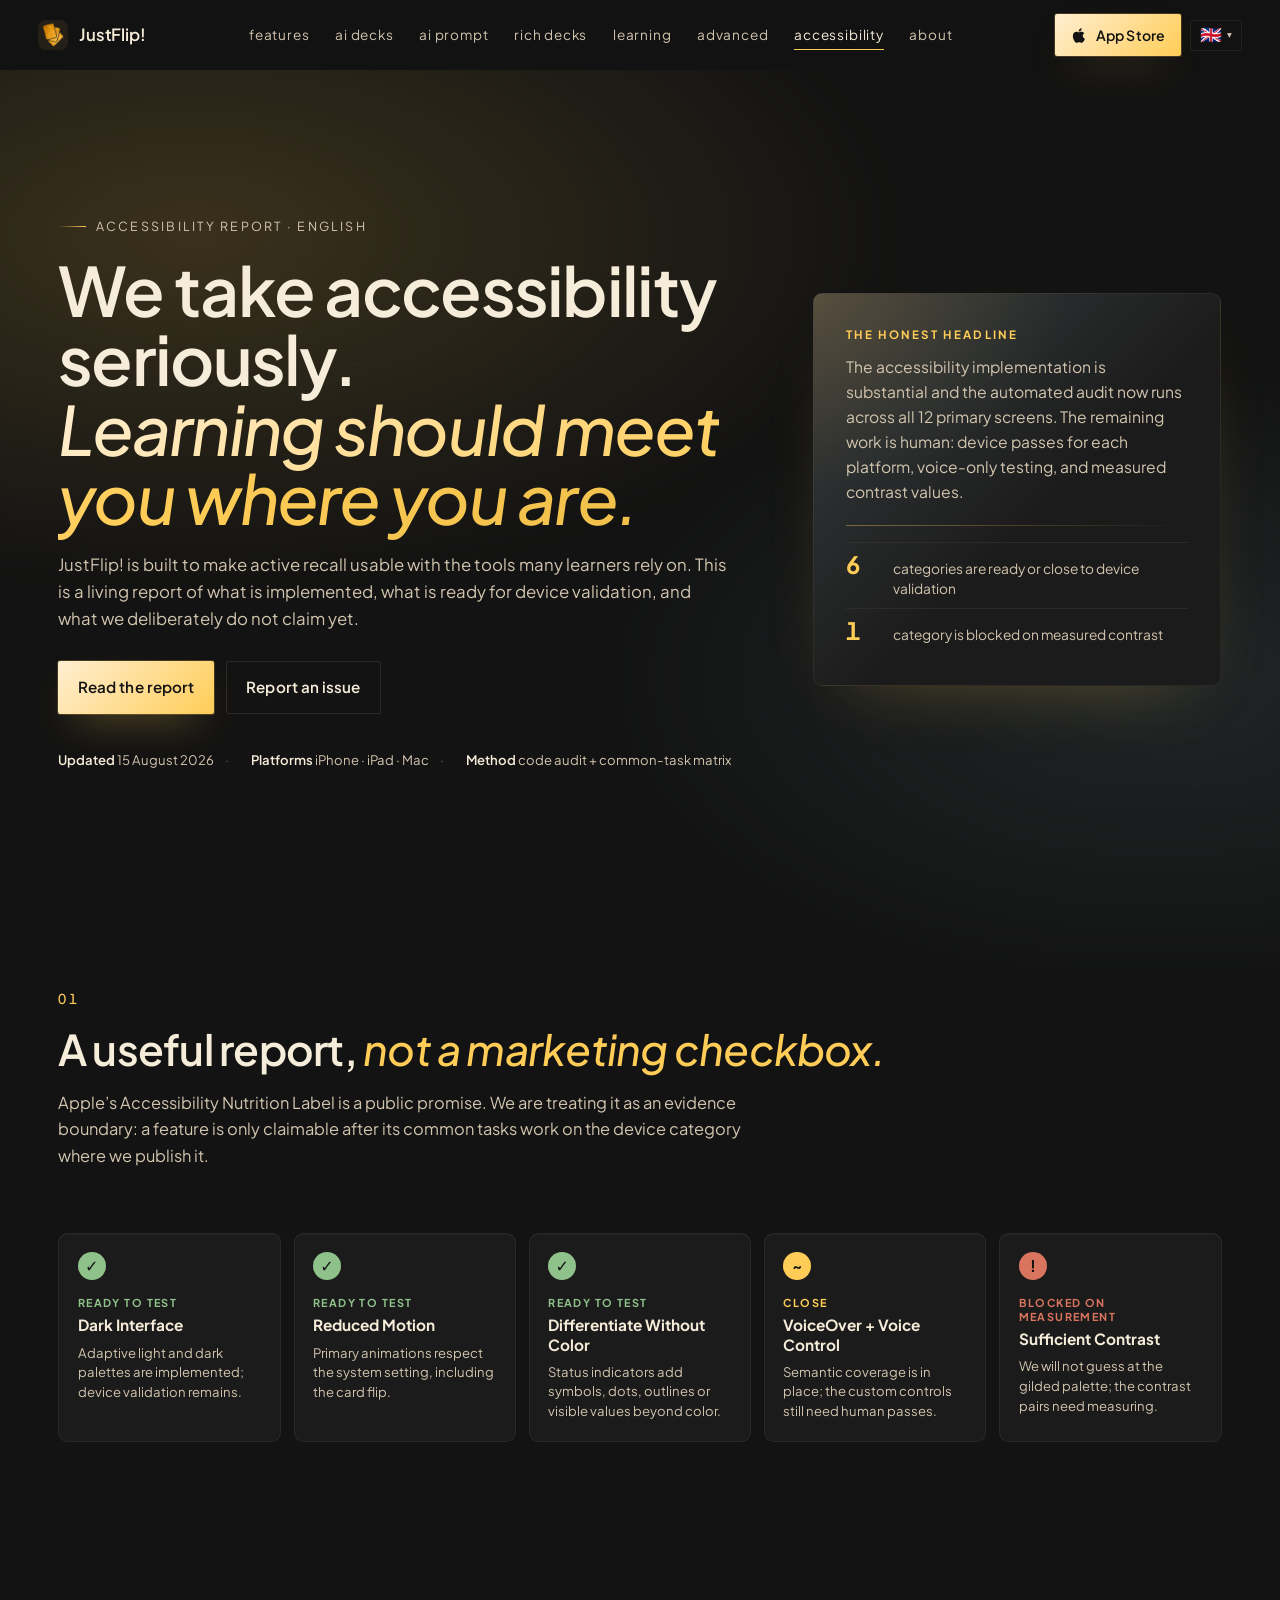
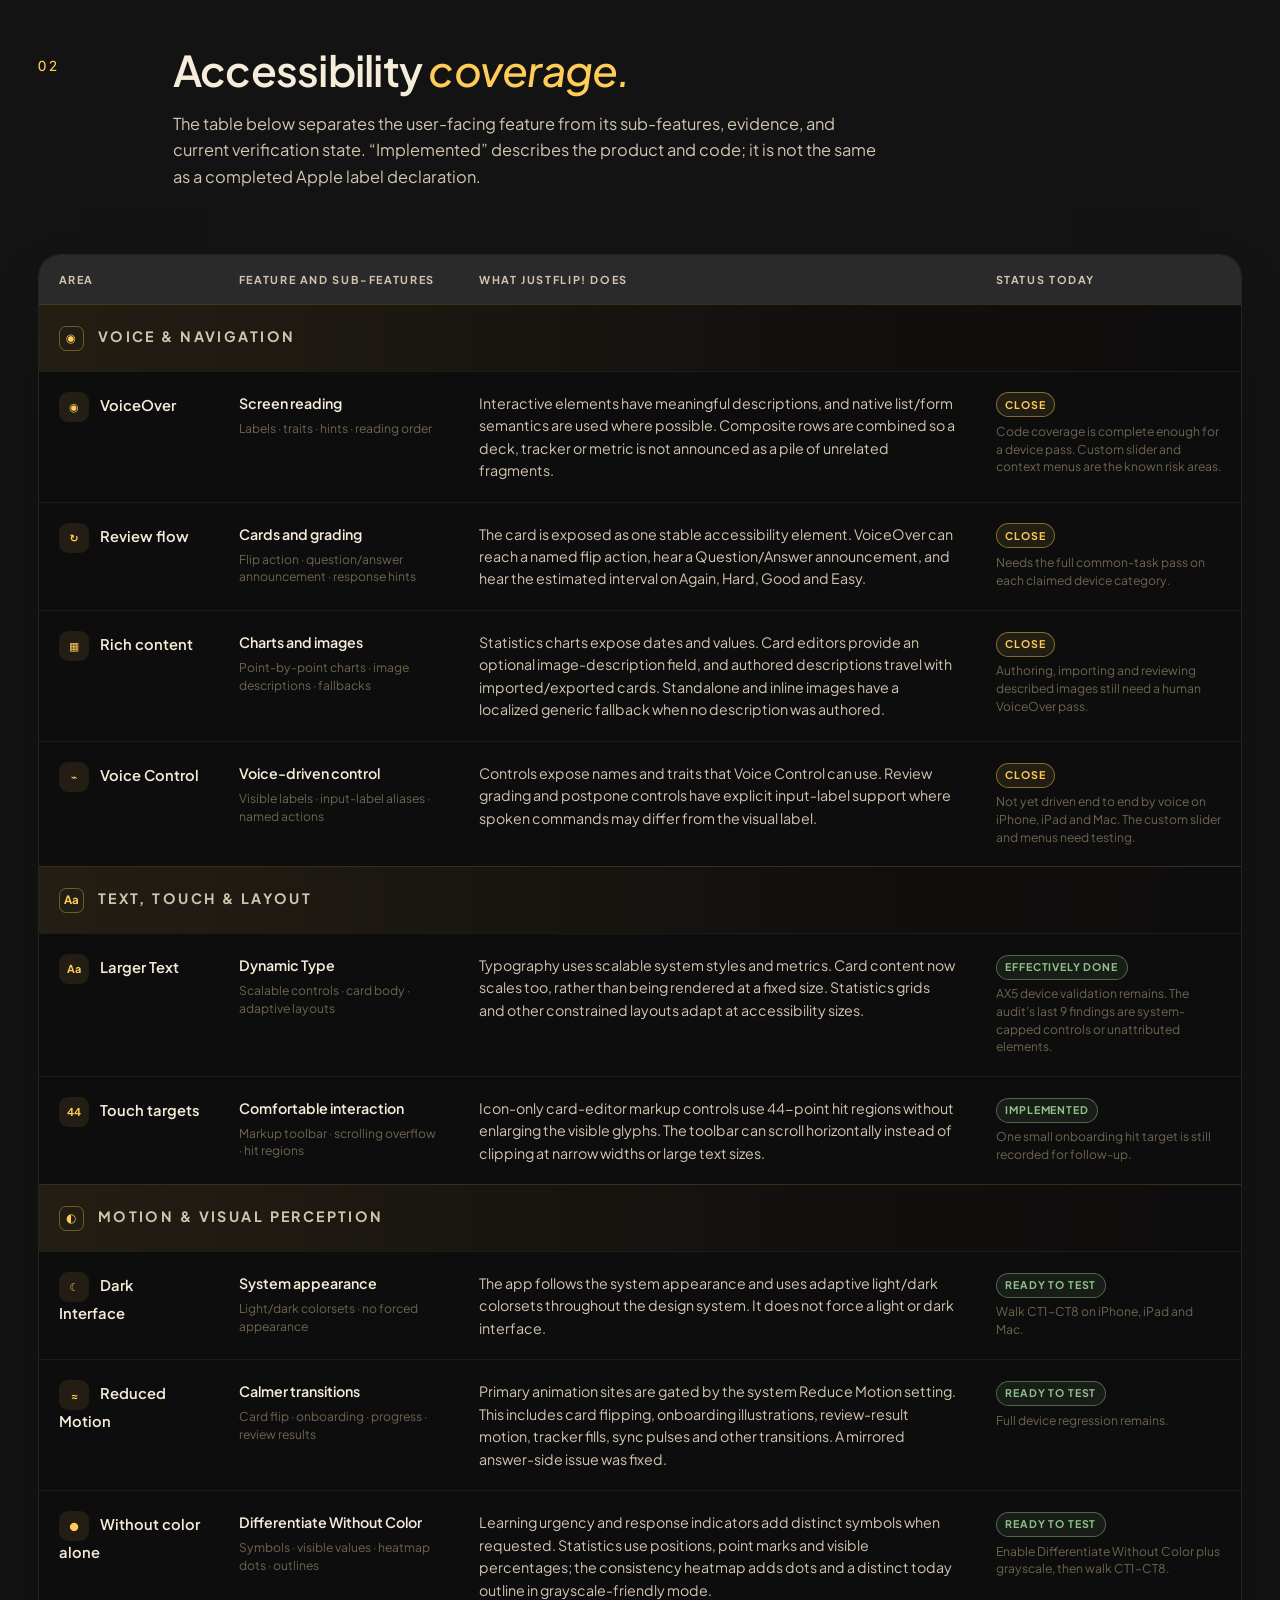
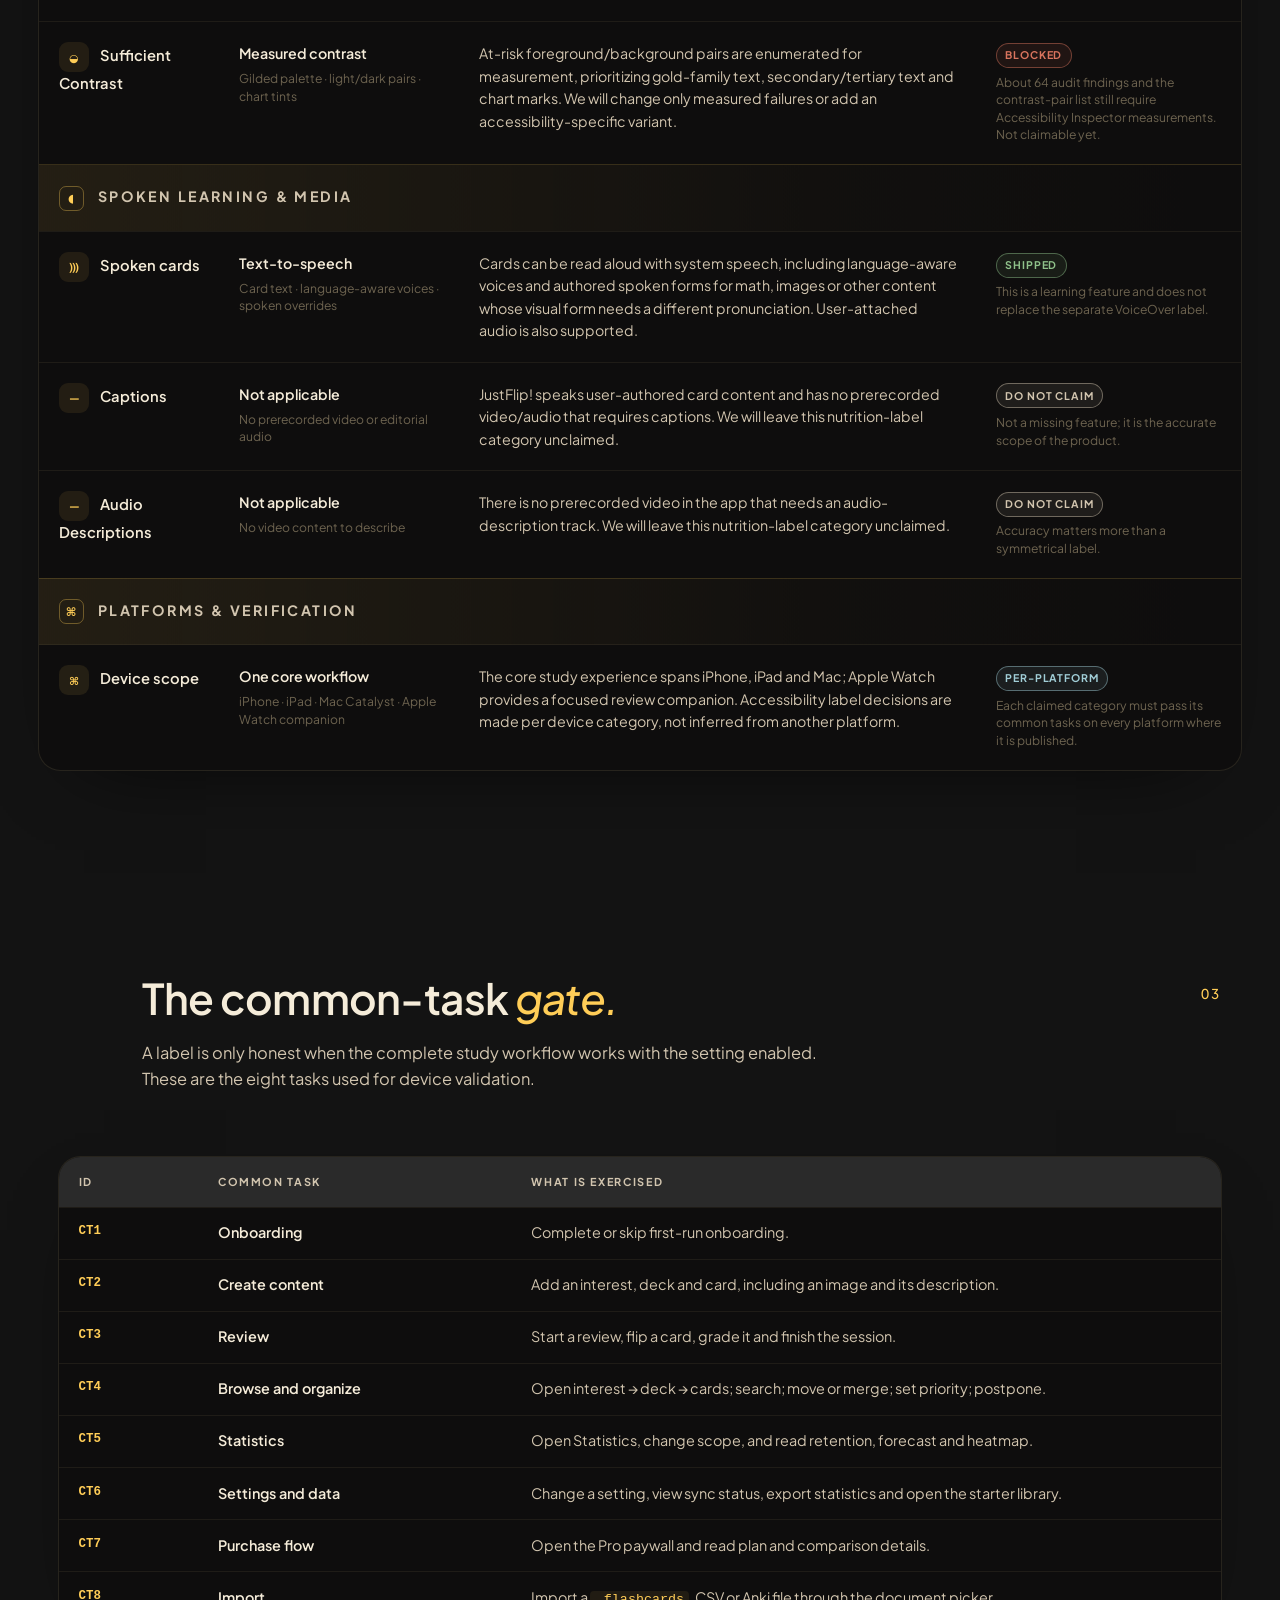
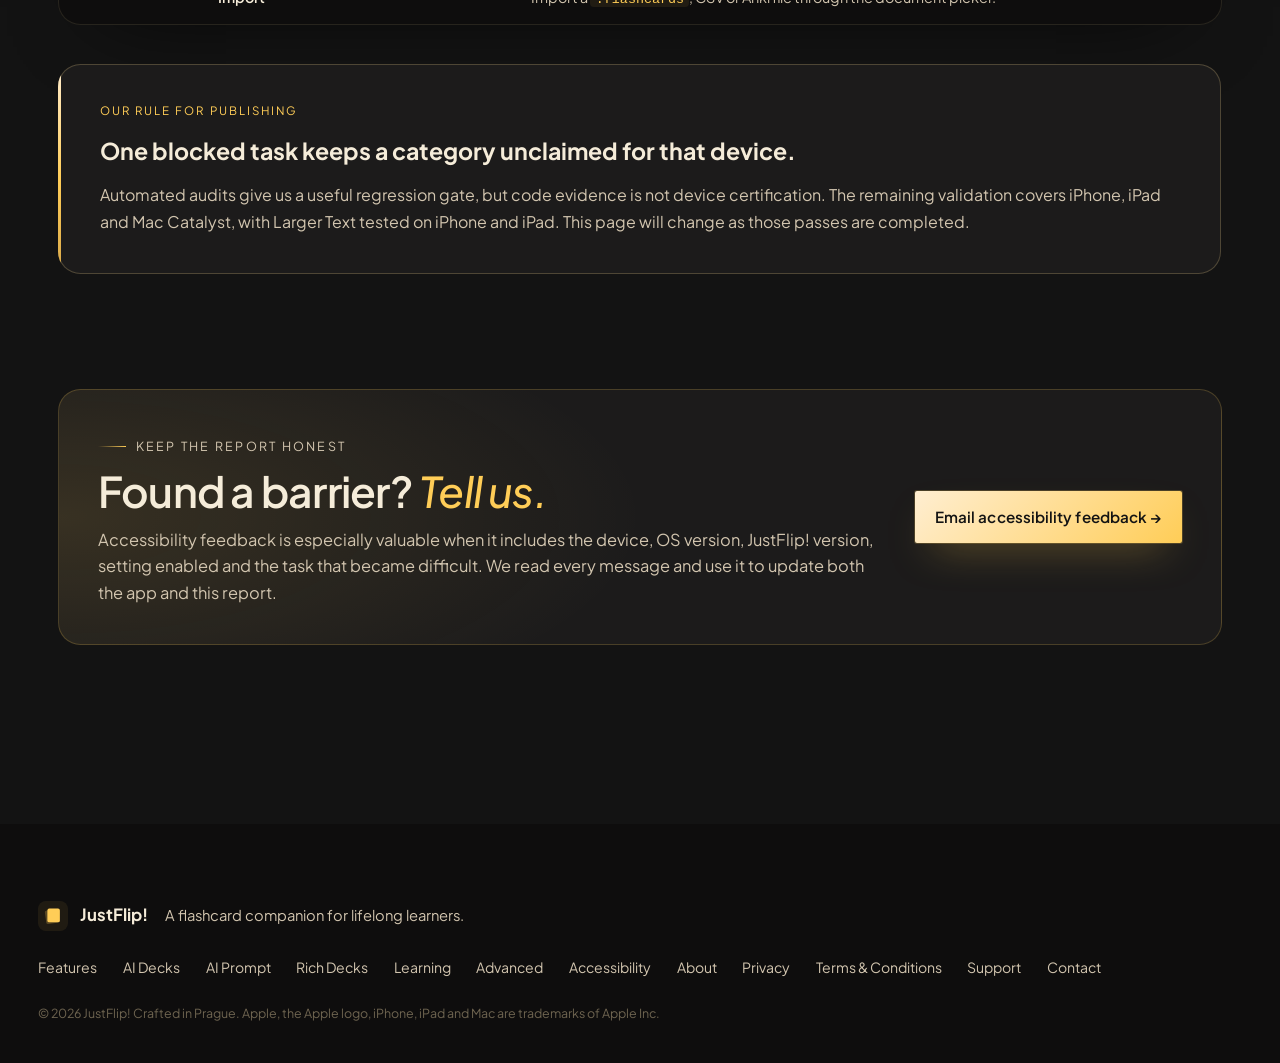
==== accessibility/index.html @ 67da632b "feat: accessibility and presskit" ====
<!doctype html>
<html lang="en">
<head>
  <meta charset="utf-8" />
  <meta name="viewport" content="width=device-width, initial-scale=1, viewport-fit=cover" />
  <meta name="theme-color" content="#131313" />
  <link rel="canonical" href="https://just-flip.app/accessibility" />

  <link rel="icon" type="image/svg+xml" href="../favicon.svg">
  <link rel="icon" type="image/png" sizes="96x96" href="../favicon-96x96.png">
  <link rel="icon" type="image/x-icon" href="../favicon.ico">
  <link rel="apple-touch-icon" href="../apple-touch-icon.png">
  <link rel="manifest" href="../site.webmanifest">

  <title>JustFlip! Accessibility — Learning for more learners</title>
  <meta name="description" content="An honest, living report of JustFlip!'s accessibility features, implementation status, validation work and known limitations." />

  <link rel="preconnect" href="https://fonts.googleapis.com">
  <link rel="preconnect" href="https://fonts.gstatic.com" crossorigin>
  <link href="https://fonts.googleapis.com/css2?family=Plus+Jakarta+Sans:ital,wght@0,300;0,400;0,500;0,600;0,700;1,400&amp;display=swap" rel="stylesheet">
  <link rel="stylesheet" href="../css/styles.css" />
</head>
<body>

  <header class="nav" id="nav">
    <a class="nav__brand" href="../index.html" aria-label="JustFlip! — home">
      <span class="nav__mark" aria-hidden="true">
        <img src="../images/Icon.png" alt="" width="26" height="26">
      </span>
      <span class="nav__name">JustFlip!</span>
    </a>

    <nav class="nav__links" aria-label="Primary">
      <a href="../index.html#devices">Features</a>
      <a href="../index.html#ai">AI Decks</a>
      <a href="../ai-prompt.html">AI Prompt</a>
      <a href="../ai-skill.html">Rich Decks</a>
      <a href="../learning.html">Learning</a>
      <a href="../advanced.html">Advanced</a>
      <a href="./" aria-current="page">Accessibility</a>
      <a href="../about.html">About</a>
    </nav>

    <div class="nav__actions">
      <a class="btn btn--primary nav__cta" href="https://apps.apple.com/cz/app/justflip-flashcards-learning/id6770141421?mt=12" target="_blank" rel="noopener" aria-label="App Store">
        <svg viewBox="0 0 24 24" width="16" height="16" aria-hidden="true"><path fill="currentColor" d="M17.6 13.3c0-2.7 2.2-4 2.3-4-1.3-1.8-3.3-2.1-4-2.1-1.7-.2-3.3 1-4.1 1-.9 0-2.2-1-3.6-1-1.8 0-3.6 1.1-4.5 2.7-1.9 3.4-.5 8.4 1.4 11.1.9 1.3 2 2.8 3.5 2.7 1.4-.1 1.9-.9 3.6-.9s2.1.9 3.6.9c1.5 0 2.5-1.3 3.4-2.7.7-1 1.3-2.2 1.6-3.4-1.5-.6-3.2-2.3-3.2-4.3zM14.9 5.2c.8-.9 1.3-2.2 1.1-3.5-1.1.1-2.4.7-3.2 1.6-.7.8-1.4 2.1-1.2 3.4 1.2.1 2.5-.6 3.3-1.5z"/></svg>
        <span>App Store</span>
      </a>
    </div>
  </header>

  <main id="top" class="prompt-page accessibility-page">

    <section class="prompt-hero accessibility-hero" data-section>
      <div class="hero__bg" aria-hidden="true">
        <div class="hero__beam"></div>
        <div class="hero__grain"></div>
      </div>

      <div class="prompt-hero__copy">
        <p class="eyebrow">Accessibility report · English</p>
        <h1 class="display">We take accessibility seriously.<br/><em>Learning should meet you where you are.</em></h1>
        <p class="lede">
          JustFlip! is built to make active recall usable with the tools many learners rely on.
          This is a living report of what is implemented, what is ready for device validation,
          and what we deliberately do not claim yet.
        </p>
        <div class="hero__actions">
          <a class="btn btn--primary" href="#report">Read the report</a>
          <a class="btn btn--ghost" href="mailto:daniel.cech@gmail.com?subject=JustFlip%20accessibility%20feedback">Report an issue</a>
        </div>
        <div class="accessibility-hero__meta" aria-label="Report metadata">
          <span><strong>Updated</strong> 15 August 2026</span>
          <span><strong>Platforms</strong> iPhone · iPad · Mac</span>
          <span><strong>Method</strong> code audit + common-task matrix</span>
        </div>
      </div>

      <aside class="prompt-hero__panel accessibility-status-panel">
        <span class="prompt-hero__panel-kicker">The honest headline</span>
        <p>
          The accessibility implementation is substantial and the automated audit now runs
          across all 12 primary screens. The remaining work is human: device passes for each
          platform, voice-only testing, and measured contrast values.
        </p>
        <div class="accessibility-status-panel__rule"></div>
        <div class="accessibility-status-panel__stat">
          <strong>6</strong>
          <span>categories are ready or close to device validation</span>
        </div>
        <div class="accessibility-status-panel__stat">
          <strong>1</strong>
          <span>category is blocked on measured contrast</span>
        </div>
      </aside>
    </section>

    <section class="section section--prompt accessibility-overview" data-section>
      <header class="section__head section__head--flush">
        <div>
          <span class="section__number">01</span>
          <h2 class="headline">A useful report, <em>not a marketing checkbox.</em></h2>
          <p class="kicker">
            Apple’s Accessibility Nutrition Label is a public promise. We are treating it as
            an evidence boundary: a feature is only claimable after its common tasks work on
            the device category where we publish it.
          </p>
        </div>
      </header>

      <div class="a11y-status-grid" aria-label="Accessibility status summary">
        <article class="a11y-status-card a11y-status-card--ready">
          <span class="a11y-status-card__icon" aria-hidden="true">✓</span>
          <span class="a11y-status-card__label">Ready to test</span>
          <h3>Dark Interface</h3>
          <p>Adaptive light and dark palettes are implemented; device validation remains.</p>
        </article>
        <article class="a11y-status-card a11y-status-card--ready">
          <span class="a11y-status-card__icon" aria-hidden="true">✓</span>
          <span class="a11y-status-card__label">Ready to test</span>
          <h3>Reduced Motion</h3>
          <p>Primary animations respect the system setting, including the card flip.</p>
        </article>
        <article class="a11y-status-card a11y-status-card--ready">
          <span class="a11y-status-card__icon" aria-hidden="true">✓</span>
          <span class="a11y-status-card__label">Ready to test</span>
          <h3>Differentiate Without Color</h3>
          <p>Status indicators add symbols, dots, outlines or visible values beyond color.</p>
        </article>
        <article class="a11y-status-card a11y-status-card--close">
          <span class="a11y-status-card__icon" aria-hidden="true">~</span>
          <span class="a11y-status-card__label">Close</span>
          <h3>VoiceOver + Voice Control</h3>
          <p>Semantic coverage is in place; the custom controls still need human passes.</p>
        </article>
        <article class="a11y-status-card a11y-status-card--blocked">
          <span class="a11y-status-card__icon" aria-hidden="true">!</span>
          <span class="a11y-status-card__label">Blocked on measurement</span>
          <h3>Sufficient Contrast</h3>
          <p>We will not guess at the gilded palette; the contrast pairs need measuring.</p>
        </article>
      </div>
    </section>

    <section class="section section--prompt accessibility-report-section" id="report" data-section>
      <header class="section__head">
        <span class="section__number">02</span>
        <div>
          <h2 class="headline">Accessibility <em>coverage.</em></h2>
          <p class="kicker">
            The table below separates the user-facing feature from its sub-features, evidence,
            and current verification state. “Implemented” describes the product and code; it is
            not the same as a completed Apple label declaration.
          </p>
        </div>
      </header>

      <div class="a11y-table-wrap">
        <table class="a11y-table">
          <caption>JustFlip! accessibility feature inventory and current validation status.</caption>
          <thead>
            <tr>
              <th scope="col">Area</th>
              <th scope="col">Feature and sub-features</th>
              <th scope="col">What JustFlip! does</th>
              <th scope="col">Status today</th>
            </tr>
          </thead>
          <tbody>
            <tr class="a11y-table__group"><th colspan="4" scope="rowgroup"><span class="a11y-group-icon" aria-hidden="true">◉</span> Voice &amp; navigation</th></tr>
            <tr>
              <th scope="row"><span class="a11y-feature-icon" aria-hidden="true">◉</span> VoiceOver</th>
              <td><strong>Screen reading</strong><small>Labels · traits · hints · reading order</small></td>
              <td>Interactive elements have meaningful descriptions, and native list/form semantics are used where possible. Composite rows are combined so a deck, tracker or metric is not announced as a pile of unrelated fragments.</td>
              <td><span class="a11y-badge a11y-badge--close">Close</span><small>Code coverage is complete enough for a device pass. Custom slider and context menus are the known risk areas.</small></td>
            </tr>
            <tr>
              <th scope="row"><span class="a11y-feature-icon" aria-hidden="true">↻</span> Review flow</th>
              <td><strong>Cards and grading</strong><small>Flip action · question/answer announcement · response hints</small></td>
              <td>The card is exposed as one stable accessibility element. VoiceOver can reach a named flip action, hear a Question/Answer announcement, and hear the estimated interval on Again, Hard, Good and Easy.</td>
              <td><span class="a11y-badge a11y-badge--close">Close</span><small>Needs the full common-task pass on each claimed device category.</small></td>
            </tr>
            <tr>
              <th scope="row"><span class="a11y-feature-icon" aria-hidden="true">▦</span> Rich content</th>
              <td><strong>Charts and images</strong><small>Point-by-point charts · image descriptions · fallbacks</small></td>
              <td>Statistics charts expose dates and values. Card editors provide an optional image-description field, and authored descriptions travel with imported/exported cards. Standalone and inline images have a localized generic fallback when no description was authored.</td>
              <td><span class="a11y-badge a11y-badge--close">Close</span><small>Authoring, importing and reviewing described images still need a human VoiceOver pass.</small></td>
            </tr>
            <tr>
              <th scope="row"><span class="a11y-feature-icon" aria-hidden="true">⌁</span> Voice Control</th>
              <td><strong>Voice-driven control</strong><small>Visible labels · input-label aliases · named actions</small></td>
              <td>Controls expose names and traits that Voice Control can use. Review grading and postpone controls have explicit input-label support where spoken commands may differ from the visual label.</td>
              <td><span class="a11y-badge a11y-badge--close">Close</span><small>Not yet driven end to end by voice on iPhone, iPad and Mac. The custom slider and menus need testing.</small></td>
            </tr>

            <tr class="a11y-table__group"><th colspan="4" scope="rowgroup"><span class="a11y-group-icon" aria-hidden="true">Aa</span> Text, touch &amp; layout</th></tr>
            <tr>
              <th scope="row"><span class="a11y-feature-icon" aria-hidden="true">Aa</span> Larger Text</th>
              <td><strong>Dynamic Type</strong><small>Scalable controls · card body · adaptive layouts</small></td>
              <td>Typography uses scalable system styles and metrics. Card content now scales too, rather than being rendered at a fixed size. Statistics grids and other constrained layouts adapt at accessibility sizes.</td>
              <td><span class="a11y-badge a11y-badge--ready">Effectively done</span><small>AX5 device validation remains. The audit’s last 9 findings are system-capped controls or unattributed elements.</small></td>
            </tr>
            <tr>
              <th scope="row"><span class="a11y-feature-icon" aria-hidden="true">44</span> Touch targets</th>
              <td><strong>Comfortable interaction</strong><small>Markup toolbar · scrolling overflow · hit regions</small></td>
              <td>Icon-only card-editor markup controls use 44-point hit regions without enlarging the visible glyphs. The toolbar can scroll horizontally instead of clipping at narrow widths or large text sizes.</td>
              <td><span class="a11y-badge a11y-badge--implemented">Implemented</span><small>One small onboarding hit target is still recorded for follow-up.</small></td>
            </tr>

            <tr class="a11y-table__group"><th colspan="4" scope="rowgroup"><span class="a11y-group-icon" aria-hidden="true">◐</span> Motion &amp; visual perception</th></tr>
            <tr>
              <th scope="row"><span class="a11y-feature-icon" aria-hidden="true">☾</span> Dark Interface</th>
              <td><strong>System appearance</strong><small>Light/dark colorsets · no forced appearance</small></td>
              <td>The app follows the system appearance and uses adaptive light/dark colorsets throughout the design system. It does not force a light or dark interface.</td>
              <td><span class="a11y-badge a11y-badge--ready">Ready to test</span><small>Walk CT1–CT8 on iPhone, iPad and Mac.</small></td>
            </tr>
            <tr>
              <th scope="row"><span class="a11y-feature-icon" aria-hidden="true">≈</span> Reduced Motion</th>
              <td><strong>Calmer transitions</strong><small>Card flip · onboarding · progress · review results</small></td>
              <td>Primary animation sites are gated by the system Reduce Motion setting. This includes card flipping, onboarding illustrations, review-result motion, tracker fills, sync pulses and other transitions. A mirrored answer-side issue was fixed.</td>
              <td><span class="a11y-badge a11y-badge--ready">Ready to test</span><small>Full device regression remains.</small></td>
            </tr>
            <tr>
              <th scope="row"><span class="a11y-feature-icon" aria-hidden="true">●</span> Without color alone</th>
              <td><strong>Differentiate Without Color</strong><small>Symbols · visible values · heatmap dots · outlines</small></td>
              <td>Learning urgency and response indicators add distinct symbols when requested. Statistics use positions, point marks and visible percentages; the consistency heatmap adds dots and a distinct today outline in grayscale-friendly mode.</td>
              <td><span class="a11y-badge a11y-badge--ready">Ready to test</span><small>Enable Differentiate Without Color plus grayscale, then walk CT1–CT8.</small></td>
            </tr>
            <tr>
              <th scope="row"><span class="a11y-feature-icon" aria-hidden="true">◒</span> Sufficient Contrast</th>
              <td><strong>Measured contrast</strong><small>Gilded palette · light/dark pairs · chart tints</small></td>
              <td>At-risk foreground/background pairs are enumerated for measurement, prioritizing gold-family text, secondary/tertiary text and chart marks. We will change only measured failures or add an accessibility-specific variant.</td>
              <td><span class="a11y-badge a11y-badge--blocked">Blocked</span><small>About 64 audit findings and the contrast-pair list still require Accessibility Inspector measurements. Not claimable yet.</small></td>
            </tr>

            <tr class="a11y-table__group"><th colspan="4" scope="rowgroup"><span class="a11y-group-icon" aria-hidden="true">◖</span> Spoken learning &amp; media</th></tr>
            <tr>
              <th scope="row"><span class="a11y-feature-icon" aria-hidden="true">)))</span> Spoken cards</th>
              <td><strong>Text-to-speech</strong><small>Card text · language-aware voices · spoken overrides</small></td>
              <td>Cards can be read aloud with system speech, including language-aware voices and authored spoken forms for math, images or other content whose visual form needs a different pronunciation. User-attached audio is also supported.</td>
              <td><span class="a11y-badge a11y-badge--implemented">Shipped</span><small>This is a learning feature and does not replace the separate VoiceOver label.</small></td>
            </tr>
            <tr>
              <th scope="row"><span class="a11y-feature-icon" aria-hidden="true">—</span> Captions</th>
              <td><strong>Not applicable</strong><small>No prerecorded video or editorial audio</small></td>
              <td>JustFlip! speaks user-authored card content and has no prerecorded video/audio that requires captions. We will leave this nutrition-label category unclaimed.</td>
              <td><span class="a11y-badge a11y-badge--not-applicable">Do not claim</span><small>Not a missing feature; it is the accurate scope of the product.</small></td>
            </tr>
            <tr>
              <th scope="row"><span class="a11y-feature-icon" aria-hidden="true">—</span> Audio Descriptions</th>
              <td><strong>Not applicable</strong><small>No video content to describe</small></td>
              <td>There is no prerecorded video in the app that needs an audio-description track. We will leave this nutrition-label category unclaimed.</td>
              <td><span class="a11y-badge a11y-badge--not-applicable">Do not claim</span><small>Accuracy matters more than a symmetrical label.</small></td>
            </tr>

            <tr class="a11y-table__group"><th colspan="4" scope="rowgroup"><span class="a11y-group-icon" aria-hidden="true">⌘</span> Platforms &amp; verification</th></tr>
            <tr>
              <th scope="row"><span class="a11y-feature-icon" aria-hidden="true">⌘</span> Device scope</th>
              <td><strong>One core workflow</strong><small>iPhone · iPad · Mac Catalyst · Apple Watch companion</small></td>
              <td>The core study experience spans iPhone, iPad and Mac; Apple Watch provides a focused review companion. Accessibility label decisions are made per device category, not inferred from another platform.</td>
              <td><span class="a11y-badge a11y-badge--pending">Per-platform</span><small>Each claimed category must pass its common tasks on every platform where it is published.</small></td>
            </tr>
          </tbody>
        </table>
      </div>
    </section>

    <section class="section section--prompt accessibility-tasks-section" id="common-tasks" data-section>
      <header class="section__head section__head--right">
        <span class="section__number">03</span>
        <div>
          <h2 class="headline">The common-task <em>gate.</em></h2>
          <p class="kicker">
            A label is only honest when the complete study workflow works with the setting
            enabled. These are the eight tasks used for device validation.
          </p>
        </div>
      </header>

      <div class="a11y-task-table-wrap">
        <table class="a11y-task-table">
          <caption>Common tasks used to validate each accessibility category.</caption>
          <thead><tr><th scope="col">ID</th><th scope="col">Common task</th><th scope="col">What is exercised</th></tr></thead>
          <tbody>
            <tr><th scope="row">CT1</th><td>Onboarding</td><td>Complete or skip first-run onboarding.</td></tr>
            <tr><th scope="row">CT2</th><td>Create content</td><td>Add an interest, deck and card, including an image and its description.</td></tr>
            <tr><th scope="row">CT3</th><td>Review</td><td>Start a review, flip a card, grade it and finish the session.</td></tr>
            <tr><th scope="row">CT4</th><td>Browse and organize</td><td>Open interest → deck → cards; search; move or merge; set priority; postpone.</td></tr>
            <tr><th scope="row">CT5</th><td>Statistics</td><td>Open Statistics, change scope, and read retention, forecast and heatmap.</td></tr>
            <tr><th scope="row">CT6</th><td>Settings and data</td><td>Change a setting, view sync status, export statistics and open the starter library.</td></tr>
            <tr><th scope="row">CT7</th><td>Purchase flow</td><td>Open the Pro paywall and read plan and comparison details.</td></tr>
            <tr><th scope="row">CT8</th><td>Import</td><td>Import a <code>.flashcards</code>, CSV or Anki file through the document picker.</td></tr>
          </tbody>
        </table>
      </div>

      <aside class="learning-callout accessibility-callout">
        <span class="learning-callout__kicker">Our rule for publishing</span>
        <h3>One blocked task keeps a category unclaimed for that device.</h3>
        <p>
          Automated audits give us a useful regression gate, but code evidence is not device
          certification. The remaining validation covers iPhone, iPad and Mac Catalyst, with
          Larger Text tested on iPhone and iPad. This page will change as those passes are completed.
        </p>
      </aside>
    </section>

    <section class="section section--prompt accessibility-contact-section" id="contact" data-section>
      <div class="accessibility-contact-card">
        <div>
          <p class="eyebrow">Keep the report honest</p>
          <h2 class="headline">Found a barrier? <em>Tell us.</em></h2>
          <p class="kicker">
            Accessibility feedback is especially valuable when it includes the device, OS
            version, JustFlip! version, setting enabled and the task that became difficult.
            We read every message and use it to update both the app and this report.
          </p>
        </div>
        <a class="btn btn--primary" href="mailto:daniel.cech@gmail.com?subject=JustFlip%20accessibility%20feedback">Email accessibility feedback →</a>
      </div>
    </section>

  </main>

  <footer class="footer" id="about">
    <div class="footer__inner">
      <div class="footer__brand">
        <span class="nav__mark" aria-hidden="true">
          <svg viewBox="0 0 32 32" width="20" height="20"><rect x="4" y="6" width="20" height="22" rx="3" fill="#ffcd57" opacity=".25" transform="rotate(-8 14 17)"/><rect x="7" y="4" width="20" height="22" rx="3" fill="#ffcd57"/></svg>
        </span>
        <strong>JustFlip!</strong>
        <span class="footer__tag">A flashcard companion for lifelong learners.</span>
      </div>
      <nav class="footer__nav" aria-label="Footer">
        <a href="../index.html#devices">Features</a>
        <a href="../index.html#ai">AI Decks</a>
        <a href="../ai-prompt.html">AI Prompt</a>
        <a href="../ai-skill.html">Rich Decks</a>
        <a href="../learning.html">Learning</a>
        <a href="../advanced.html">Advanced</a>
        <a href="./" aria-current="page">Accessibility</a>
        <a href="../about.html">About</a>
        <a href="../privacy.html">Privacy</a>
        <a href="../terms.html">Terms &amp; Conditions</a>
        <a href="mailto:daniel.cech@gmail.com">Support</a>
        <a href="mailto:daniel.cech@gmail.com">Contact</a>
      </nav>
      <p class="footer__copy">© <span id="year"></span> JustFlip! Crafted in Prague. Apple, the Apple logo, iPhone, iPad and Mac are trademarks of Apple Inc.</p>
    </div>
  </footer>

  <script src="../js/i18n.js" defer></script>
  <script src="../js/main.js" defer></script>
</body>
</html>
---- css/styles.css ----
/* =====================================================================
   JustFlip — Gilded Scholar
   ===================================================================== */

:root {
  /* Core palette */
  --ink:                #131313;
  --surface:            #131313;
  --surface-low:        #1c1b1b;
  --surface-high:       #2a2a2a;
  --surface-bright:     #393939;
  --surface-lowest:     #0e0d0d;

  --primary:            #ffeed1;
  --primary-container:  #ffcd57;
  --secondary:          #a1ced7;
  --on-surface:         #f5ecd9;
  --on-surface-variant: #d2c5af;
  --outline:            #6e6450;
  --outline-variant:    #4e4635;
  --tint:               #f0c04b;

  /* Mastery colors */
  --m-gray:    #6e6a60;
  --m-orange:  #e0894a;
  --m-gold:    #ffcd57;
  --m-green:   #8fc28a;
  --m-blue:    #a1ced7;
  --m-red:     #d9745e;

  /* Layout */
  --gutter: clamp(1.25rem, 3vw, 2.5rem);
  --maxw: 1240px;
  --radius-sm: 0.125rem;
  --radius-md: 0.6rem;
  --radius-lg: 1.4rem;
  --radius-xl: 2.2rem;
  --ease: cubic-bezier(.16,.84,.32,1);
}

* { box-sizing: border-box; }

html { scroll-behavior: smooth; }

html, body {
  margin: 0;
  background: var(--surface);
  color: var(--on-surface);
  font-family: "Plus Jakarta Sans", system-ui, -apple-system, "Segoe UI", sans-serif;
  font-weight: 400;
  font-size: 16px;
  line-height: 1.6;
  -webkit-font-smoothing: antialiased;
  -moz-osx-font-smoothing: grayscale;
  text-rendering: optimizeLegibility;
}

img, svg { display: block; max-width: 100%; }
a { color: inherit; text-decoration: none; }

::selection { background: var(--primary-container); color: var(--ink); }

/* =====================================================================
   Typography
   ===================================================================== */

.display {
  font-size: clamp(2.5rem, 6vw, 4.25rem);
  line-height: 1.02;
  letter-spacing: -0.025em;
  font-weight: 600;
  margin: 0 0 1.25rem;
}
.display em {
  font-style: italic;
  font-weight: 500;
  background: linear-gradient(135deg, var(--primary) 0%, var(--primary-container) 60%, var(--tint) 100%);
  -webkit-background-clip: text;
  background-clip: text;
  color: transparent;
}
.display--sm {
  font-size: clamp(2rem, 4.5vw, 3rem);
}

.headline {
  font-size: clamp(1.75rem, 3.5vw, 2.65rem);
  line-height: 1.1;
  letter-spacing: -0.018em;
  font-weight: 600;
  margin: 0 0 1.1rem;
}
.headline em {
  font-style: italic;
  font-weight: 500;
  color: var(--primary-container);
}

.eyebrow {
  font-size: 0.78rem;
  letter-spacing: 0.18em;
  text-transform: uppercase;
  color: var(--on-surface-variant);
  margin: 0 0 1.1rem;
  display: inline-flex;
  align-items: center;
  gap: 0.6rem;
}
.eyebrow::before {
  content: "";
  width: 28px;
  height: 1px;
  background: linear-gradient(90deg, transparent, var(--primary-container));
}

.lede {
  font-size: clamp(1.05rem, 1.3vw, 1.18rem);
  color: var(--on-surface-variant);
  max-width: 56ch;
  margin: 0 0 1.75rem;
}

.kicker {
  font-size: 1.025rem;
  color: var(--on-surface-variant);
  max-width: 60ch;
  margin: 0;
}
.kicker em {
  color: var(--on-surface);
  font-style: italic;
}

code {
  font-family: "JetBrains Mono", "SF Mono", ui-monospace, Menlo, monospace;
  font-size: 0.93em;
  color: var(--primary-container);
  background: rgba(255,205,87,0.08);
  padding: 0.05em 0.4em;
  border-radius: 4px;
}

/* =====================================================================
   Buttons
   ===================================================================== */

.btn {
  display: inline-flex;
  align-items: center;
  gap: 0.55rem;
  padding: 0.85rem 1.25rem;
  font-weight: 600;
  font-size: 0.95rem;
  letter-spacing: 0.005em;
  border-radius: var(--radius-sm);
  cursor: pointer;
  border: 0;
  transition: transform 320ms var(--ease), background 320ms var(--ease), box-shadow 320ms var(--ease);
}
.btn--primary {
  color: var(--ink);
  background: linear-gradient(135deg, var(--primary) 0%, var(--primary-container) 100%);
  box-shadow:
    0 0 0 1px rgba(255,205,87,0.2),
    0 18px 40px -18px rgba(240,192,75,0.55);
}
.btn--primary:hover {
  background: linear-gradient(135deg, var(--primary-container) 0%, var(--primary) 100%);
  box-shadow:
    0 0 0 1px rgba(255,205,87,0.4),
    0 20px 40px -14px rgba(240,192,75,0.65);
}
.btn--ghost {
  color: var(--on-surface);
  background: transparent;
  border: 1px solid rgba(78,70,53,0.45);
  padding: 0.83rem 1.2rem;
}
.btn--ghost:hover {
  background: var(--surface-high);
  border-color: rgba(255,205,87,0.35);
}

/* =====================================================================
   Nav
   ===================================================================== */

.nav {
  position: sticky;
  top: 0;
  z-index: 50;
  display: grid;
  grid-template-columns: auto 1fr auto;
  align-items: center;
  gap: 1.2rem;
  padding: 0.9rem var(--gutter);
  background: rgba(19,19,19,0.55);
  backdrop-filter: blur(18px) saturate(120%);
  -webkit-backdrop-filter: blur(18px) saturate(120%);
  transition: background 400ms var(--ease), box-shadow 400ms var(--ease);
}
.nav::after {
  content: "";
  position: absolute;
  left: var(--gutter);
  right: var(--gutter);
  bottom: 0;
  height: 1px;
  background: linear-gradient(90deg, transparent, rgba(255,205,87,0.18), transparent);
  opacity: 0;
  transition: opacity 400ms var(--ease);
}
.nav.is-scrolled {
  background: rgba(14,13,13,0.78);
}
.nav.is-scrolled::after { opacity: 1; }

.nav__brand {
  display: inline-flex;
  align-items: center;
  gap: 0.65rem;
  font-weight: 600;
  letter-spacing: -0.005em;
  font-size: 1.05rem;
}
.nav__mark {
  display: inline-grid;
  place-items: center;
  width: 30px;
  height: 30px;
  border-radius: 8px;
  background: rgba(255,205,87,0.08);
}

.nav__links {
  display: flex;
  gap: 1.6rem;
  justify-self: center;
  font-size: 0.85rem;
  letter-spacing: 0.06em;
  color: var(--on-surface-variant);
  text-transform: lowercase;
}
.nav__links a { position: relative; padding: 0.35rem 0; }
.nav__links a::after {
  content: "";
  position: absolute;
  left: 0; right: 100%;
  bottom: 2px;
  height: 1px;
  background: var(--primary-container);
  transition: right 360ms var(--ease);
}
.nav__links a:hover { color: var(--on-surface); }
.nav__links a:hover::after { right: 0; }
.nav__links a[aria-current="page"] {
  color: var(--on-surface);
}
.nav__links a[aria-current="page"]::after {
  right: 0;
}

.nav__actions {
  display: flex;
  align-items: center;
  gap: 0.6rem;
}
.nav__cta { padding: 0.6rem 1rem; font-size: 0.88rem; }

/* ---------------------------------------------------
   Language switcher
   ------------------------------------------------- */
.lang-s {
  position: relative;
}
.lang-s__btn {
  display: inline-flex;
  align-items: center;
  gap: 0.3rem;
  padding: 0.35rem 0.55rem;
  background: transparent;
  border: 1px solid rgba(78,70,53,0.3);
  border-radius: var(--radius-sm);
  color: var(--on-surface-variant);
  font-size: 0.82rem;
  cursor: pointer;
  transition: border-color 280ms var(--ease), color 280ms var(--ease);
  font-family: inherit;
  line-height: 1;
}
.lang-s__btn:hover {
  border-color: rgba(255,205,87,0.35);
  color: var(--on-surface);
}
.lang-s__flag {
  font-size: 1.1rem;
  line-height: 1;
  display: inline-block;
}
.lang-s__arrow {
  font-size: 0.6rem;
  transition: transform 240ms var(--ease);
  display: inline-block;
}
.lang-s.is-open .lang-s__arrow {
  transform: rotate(180deg);
}
.lang-s__dd {
  position: absolute;
  top: calc(100% + 0.4rem);
  right: 0;
  min-width: 220px;
  background: var(--surface-low);
  border: 1px solid rgba(78,70,53,0.25);
  border-radius: var(--radius-sm);
  padding: 0.3rem;
  display: none;
  z-index: 60;
  box-shadow: 0 20px 60px -20px rgba(0,0,0,0.6);
}
.lang-s.is-open .lang-s__dd {
  display: flex;
  flex-direction: column;
  gap: 0.1rem;
}
.lang-s__item {
  display: flex;
  align-items: center;
  justify-content: space-between;
  gap: 0.5rem;
  width: 100%;
  padding: 0.5rem 0.7rem;
  background: transparent;
  border: 0;
  border-radius: 4px;
  color: var(--on-surface-variant);
  font-size: 0.85rem;
  cursor: pointer;
  font-family: inherit;
  text-align: left;
  transition: background 200ms var(--ease), color 200ms var(--ease);
}
.lang-s__item:hover {
  background: var(--surface-high);
  color: var(--on-surface);
}
.lang-s__item.is-active {
  color: var(--primary-container);
  font-weight: 600;
}

@media (max-width: 980px) {
  .nav__links {
    gap: 1rem;
    font-size: 0.78rem;
  }
}

@media (max-width: 860px) {
  .nav { grid-template-columns: 1fr auto; }
  .nav__links { display: none; }
}

@media (max-width: 480px) {
  .nav {
    gap: 0.7rem;
    padding-inline: 1rem;
  }
  .nav__actions {
    gap: 0.4rem;
  }
  .nav__cta {
    width: 42px;
    height: 42px;
    justify-content: center;
    padding: 0;
  }
  .nav__cta span {
    display: none;
  }
}

/* =====================================================================
   Rail / section indicator
   ===================================================================== */

.rail {
  position: fixed;
  top: 50%;
  right: 1.25rem;
  transform: translateY(-50%);
  z-index: 40;
}
.rail ol {
  list-style: none;
  padding: 0;
  margin: 0;
  display: flex;
  flex-direction: column;
  gap: 0.85rem;
}
.rail li {
  display: flex;
  align-items: center;
  justify-content: flex-end;
  gap: 0.75rem;
  font-size: 0.7rem;
  letter-spacing: 0.18em;
  text-transform: uppercase;
  color: var(--outline);
  transition: color 320ms var(--ease);
}
.rail li span {
  width: 28px;
  text-align: left;
  font-variant-numeric: tabular-nums;
}
.rail li em {
  font-style: normal;
  opacity: 0;
  transform: translateX(8px);
  transition: opacity 320ms var(--ease), transform 320ms var(--ease);
  font-weight: 500;
  color: var(--on-surface-variant);
}
.rail li.is-active { color: var(--primary-container); }
.rail li.is-active em { opacity: 1; transform: translateX(0); }

@media (max-width: 1100px) { .rail { display: none; } }

/* =====================================================================
   Sections
   ===================================================================== */

main { display: block; }

.section {
  position: relative;
  padding: clamp(5rem, 9vw, 9rem) var(--gutter);
  max-width: var(--maxw);
  margin: 0 auto;
}

.section__head {
  display: grid;
  grid-template-columns: 96px 1fr;
  gap: clamp(1rem, 3vw, 3rem);
  align-items: start;
  margin-bottom: clamp(2.5rem, 5vw, 4.5rem);
  max-width: 1080px;
}
.section__head--right {
  margin-left: auto;
  grid-template-columns: 1fr 96px;
}
.section__head--flush {
  grid-template-columns: 1fr;
  max-width: none;
}
.section__head--right .section__number { order: 2; text-align: right; }
.section__head--right > div { order: 1; }

.section__number {
  font-family: "Plus Jakarta Sans";
  font-feature-settings: "tnum";
  font-variant-numeric: tabular-nums;
  font-size: 0.85rem;
  letter-spacing: 0.18em;
  color: var(--primary-container);
  padding-top: 0.5rem;
  font-weight: 500;
}

/* =====================================================================
   Hero
   ===================================================================== */

.hero {
  position: relative;
  min-height: 100svh;
  display: grid;
  grid-template-columns: 1fr auto;
  align-items: center;
  gap: clamp(2rem, 4vw, 4rem);
  padding: clamp(6rem, 12vh, 9rem) var(--gutter) clamp(4rem, 8vh, 7rem);
  max-width: var(--maxw);
  margin: 0 auto;
  overflow: hidden;
}
.hero__bg {
  position: absolute;
  inset: 0;
  z-index: 0;
  pointer-events: none;
}
.hero__beam {
  position: absolute;
  inset: -10% -10% auto -10%;
  height: 120%;
  background:
    radial-gradient(80% 60% at 20% 25%, rgba(240,192,75,0.18), transparent 60%),
    radial-gradient(60% 50% at 85% 70%, rgba(161,206,215,0.10), transparent 65%);
  filter: blur(20px);
  transform: translate3d(0,0,0);
  animation: drift 22s ease-in-out infinite alternate;
}
@keyframes drift {
  0%   { transform: translate3d(-3%, -2%, 0) rotate(0.4deg); }
  100% { transform: translate3d(4%,  3%, 0) rotate(-0.6deg); }
}
.hero__grain {
  position: absolute;
  inset: 0;
  opacity: 0.35;
  mix-blend-mode: overlay;
  background-image:
    radial-gradient(circle at 10% 30%, rgba(255,205,87,0.04) 0 1px, transparent 2px),
    radial-gradient(circle at 80% 70%, rgba(161,206,215,0.05) 0 1px, transparent 2px),
    radial-gradient(circle at 50% 50%, rgba(255,255,255,0.02) 0 1px, transparent 2px);
  background-size: 360px 360px, 420px 420px, 280px 280px;
}

.hero__inner {
  position: relative;
  z-index: 1;
  max-width: 920px;
}

.hero__actions {
  display: flex;
  gap: 0.75rem;
  flex-wrap: wrap;
  margin-bottom: 2.25rem;
}

.hero__meta {
  list-style: none;
  padding: 0;
  margin: 0;
  display: flex;
  flex-wrap: wrap;
  gap: 0.6rem 1.6rem;
  color: var(--on-surface-variant);
  font-size: 0.92rem;
}
.hero__meta li strong { color: var(--on-surface); font-weight: 500; }
.hero__meta li + li::before {
  content: "·";
  margin-right: 1.6rem;
  margin-left: -1.6rem;
  color: var(--outline);
}

.hero__visual {
  position: relative;
  z-index: 1;
}
.hero__visual img {
  display: block;
  max-width: 340px;
  height: auto;
}

.hero__scroll {
  position: absolute;
  left: var(--gutter);
  bottom: 2.5rem;
  display: flex;
  align-items: center;
  gap: 0.65rem;
  font-size: 0.72rem;
  letter-spacing: 0.22em;
  text-transform: uppercase;
  color: var(--on-surface-variant);
  opacity: 0.7;
}
.hero__scroll span {
  width: 36px;
  height: 1px;
  background: var(--primary-container);
  display: inline-block;
  position: relative;
  overflow: hidden;
}
@media (max-width: 880px) {
  .hero {
    grid-template-columns: 1fr;
    text-align: center;
  }
  .hero__visual {
    justify-self: center;
  }
  .hero__visual img {
    max-width: 260px;
  }
  .hero__actions { justify-content: center; }
  .hero__meta { justify-content: center; }
}

.hero__scroll span::after {
  content: "";
  position: absolute;
  inset: 0;
  background: linear-gradient(90deg, var(--primary-container), transparent);
  animation: sweep 2.4s ease-in-out infinite;
}
@keyframes sweep {
  0%   { transform: translateX(-100%); }
  60%  { transform: translateX(100%); }
  100% { transform: translateX(100%); }
}

/* =====================================================================
   Floating pill (hero "AI" hint)
   ===================================================================== */

.float-pill {
  position: absolute;
  top: clamp(5.5rem, 11vh, 7rem);
  right: clamp(1rem, 4vw, 4rem);
  z-index: 2;
  display: inline-flex;
  align-items: center;
  gap: 0.65rem;
  padding: 0.55rem 0.9rem 0.55rem 0.75rem;
  background: rgba(28, 27, 27, 0.72);
  backdrop-filter: blur(14px) saturate(120%);
  -webkit-backdrop-filter: blur(14px) saturate(120%);
  border-radius: 999px;
  font-size: 0.82rem;
  letter-spacing: 0.01em;
  color: var(--on-surface);
  box-shadow:
    inset 0 0 0 1px rgba(255, 205, 87, 0.22),
    0 18px 40px -22px rgba(240, 192, 75, 0.45);
  animation: float-bob 6.5s ease-in-out infinite;
  transition: transform 320ms var(--ease), box-shadow 320ms var(--ease);
}
.float-pill::before {
  content: "";
  position: absolute;
  inset: -2px;
  border-radius: 999px;
  background: linear-gradient(135deg, rgba(255, 237, 209, 0.25), rgba(161, 206, 215, 0.18));
  filter: blur(18px);
  z-index: -1;
  opacity: 0.7;
}
.float-pill:hover {
  transform: translateY(-2px);
  box-shadow:
    inset 0 0 0 1px rgba(255, 205, 87, 0.45),
    0 22px 48px -20px rgba(240, 192, 75, 0.55);
}
.float-pill__spark {
  display: inline-grid;
  place-items: center;
  width: 22px; height: 22px;
  border-radius: 50%;
  background: linear-gradient(135deg, var(--primary), var(--primary-container));
  color: var(--ink);
  font-size: 0.78rem;
  font-weight: 700;
  box-shadow: 0 0 14px rgba(255, 205, 87, 0.55);
  animation: spark-pulse 2.4s ease-in-out infinite;
}
.float-pill__text em {
  font-style: normal;
  color: var(--primary-container);
  font-weight: 600;
  margin-right: 0.25rem;
}
.float-pill__arrow {
  color: var(--on-surface-variant);
  transition: transform 320ms var(--ease), color 320ms var(--ease);
}
.float-pill:hover .float-pill__arrow {
  transform: translateX(4px);
  color: var(--primary-container);
}

@keyframes float-bob {
  0%, 100% { transform: translateY(0); }
  50%      { transform: translateY(-6px); }
}
@keyframes spark-pulse {
  0%, 100% { transform: scale(1);    box-shadow: 0 0 14px rgba(255,205,87,0.55); }
  50%      { transform: scale(1.08); box-shadow: 0 0 22px rgba(255,205,87,0.85); }
}

@media (max-width: 760px) {
  .float-pill {
    position: relative;
    top: auto;
    right: auto;
    margin: 0 0 1.5rem;
    font-size: 0.78rem;
  }
}

/* =====================================================================
   AI section
   ===================================================================== */

.section--ai {
  position: relative;
}
.section--ai::before {
  content: "";
  position: absolute;
  inset: 10% -10% auto -10%;
  height: 80%;
  background:
    radial-gradient(45% 60% at 20% 30%, rgba(255, 205, 87, 0.10), transparent 65%),
    radial-gradient(40% 50% at 85% 70%, rgba(161, 206, 215, 0.08), transparent 65%);
  filter: blur(10px);
  pointer-events: none;
  z-index: -1;
}

.ai {
  display: grid;
  grid-template-columns: 1.25fr 1fr;
  gap: clamp(2rem, 4vw, 4rem);
  align-items: center;
}

/* ── Floating quotes ── */

.ai__quotes {
  position: relative;
  width: 100%;
  aspect-ratio: 4 / 3;
  display: flex;
  align-items: center;
  justify-content: center;
}

.ai__quote {
  position: absolute;
  display: flex;
  align-items: baseline;
  gap: 0.3rem;
  padding: 0.9rem 1.2rem;
  background: transparent;
  max-width: 80%;
  font-style: italic;
  line-height: 1.4;
}

.ai__quote-text {
  font-size: 0.95rem;
  font-family: "Iowan Old Style", "Palatino Linotype", "Book Antiqua", Georgia, Times, serif;
  font-style: italic;
  opacity: 0.65;
}

.ai__quote--1 {
  top: 5%;
  right: 5%;
  transform: rotate(2deg);
}
.ai__quote--1 .ai__quote-text {
  color: var(--on-surface);
}

.ai__quote--2 {
  top: 50%;
  left: 3%;
  transform: translateY(-50%) rotate(-3deg);
}
.ai__quote--2 .ai__quote-text {
  color: var(--primary-container);
}

.ai__quote--3 {
  bottom: 5%;
  right: 8%;
  transform: rotate(1deg);
}
.ai__quote--3 .ai__quote-text {
  color: var(--secondary);
}

.ai__quote-text {
  font-size: 2rem;
  color: var(--on-surface);
  font-family: "Iowan Old Style", "Palatino Linotype", "Book Antiqua", Georgia, Times, serif;
  font-style: italic;
  opacity: 0.65;
}

.ai__quote--1 {
  top: 5%;
  right: 5%;
  transform: rotate(2deg);
}

.ai__quote--2 {
  top: 50%;
  left: 3%;
  transform: translateY(-50%) rotate(-3deg);
}

.ai__quote--3 {
  bottom: 5%;
  right: 8%;
  transform: rotate(1deg);
}

.ai__panel {
  display: flex;
  flex-direction: column;
  gap: 1.5rem;
  padding: clamp(1.5rem, 2.5vw, 2rem);
  background: var(--surface-low);
  border-radius: var(--radius-md);
}
.ai__panel-title {
  margin: 0;
  font-size: 0.75rem;
  letter-spacing: 0.22em;
  text-transform: uppercase;
  color: var(--primary-container);
  font-weight: 600;
}

.ai__agents {
  list-style: none;
  padding: 0;
  margin: 0;
  display: grid;
  gap: 1rem;
}
.ai__agents li {
  display: grid;
  grid-template-columns: 14px 1fr;
  column-gap: 0.85rem;
  align-items: baseline;
}
.ai__agents strong {
  font-size: 1rem;
  font-weight: 600;
}
.ai__agents em {
  display: block;
  grid-column: 2;
  margin-top: 0.2rem;
  color: var(--on-surface-variant);
  font-style: normal;
  font-size: 0.92rem;
}
.ai__dot {
  width: 10px; height: 10px;
  border-radius: 50%;
  background: var(--c, var(--primary-container));
  box-shadow: 0 0 10px var(--c, var(--primary-container));
  align-self: center;
  margin-top: 0.45rem;
}

.ai__flow {
  list-style: none;
  padding: 1.25rem 0 0;
  margin: 0;
  display: grid;
  gap: 0.75rem;
  counter-reset: ai-step;
  border-top: 1px dashed rgba(78, 70, 53, 0.35);
}
.ai__flow li {
  display: grid;
  grid-template-columns: 1.6rem 1fr;
  align-items: baseline;
  column-gap: 0.6rem;
}
.ai__flow li::before {
  counter-increment: ai-step;
  content: counter(ai-step, decimal-leading-zero);
  font-family: "JetBrains Mono", ui-monospace, monospace;
  font-size: 0.78rem;
  color: var(--primary-container);
  font-weight: 600;
}
.ai__flow strong { font-weight: 600; }
.ai__flow em {
  display: block;
  grid-column: 2;
  color: var(--on-surface-variant);
  font-style: normal;
  font-size: 0.92rem;
  margin-top: 0.1rem;
}

.ai__note {
  margin-top: clamp(2rem, 4vw, 3rem);
  display: inline-flex;
  align-items: center;
  gap: 0.6rem;
  font-size: 0.88rem;
  color: var(--on-surface-variant);
}
.ai__note-mark {
  color: var(--primary-container);
  text-shadow: 0 0 12px rgba(255, 205, 87, 0.6);
}

@media (max-width: 920px) {
  .ai { grid-template-columns: 1fr; }
}

/* ── AI option cards (two approaches inside panel) ── */

.ai__options {
  display: flex;
  flex-direction: column;
  gap: 1rem;
}

.ai__option {
  padding: 1.25rem;
  border-radius: var(--radius-sm);
  background: var(--surface);
  border: 1px solid rgba(78, 70, 53, 0.2);
}

.ai__option-head {
  display: flex;
  align-items: center;
  gap: 0.6rem;
  margin-bottom: 0.5rem;
}

.ai__option-badge {
  font-size: 0.65rem;
  font-weight: 700;
  text-transform: uppercase;
  letter-spacing: 0.15em;
  color: var(--c, var(--primary-container));
}

.ai__option-head h4 {
  margin: 0;
  font-size: 1rem;
  font-weight: 600;
}

.ai__option p {
  margin: 0 0 0.85rem;
  font-size: 0.88rem;
  color: var(--on-surface-variant);
  line-height: 1.5;
}

.ai__option-code {
  padding: 0.6rem 0.85rem;
  background: var(--surface-lowest);
  border-radius: var(--radius-sm);
  font-family: "JetBrains Mono", "SF Mono", ui-monospace, Menlo, monospace;
  font-size: 0.82rem;
  color: var(--primary-container);
  white-space: nowrap;
  overflow-x: auto;
}

.ai__option-tools {
  margin-top: 0.6rem;
  font-size: 0.82rem;
  color: var(--on-surface-variant);
  display: flex;
  gap: 0.85rem;
  flex-wrap: wrap;
}

.ai__option-tools span {
  margin-right: 0.15rem;
}

.ai__option-link {
  display: inline-flex;
  align-items: center;
  justify-content: center;
  margin-top: 0.3rem;
  margin-right: 0.45rem;
  padding: 0.5rem 1rem;
  border-radius: var(--radius-sm);
  background: var(--primary-container);
  color: #000;
  font-size: 0.82rem;
  font-weight: 600;
  text-decoration: none;
  transition: opacity 0.2s;
}

.ai__option-link:hover {
  opacity: 0.85;
}
.ai__option-link--ghost {
  background: transparent;
  color: var(--on-surface);
  border: 1px solid rgba(78,70,53,0.45);
}

/* =====================================================================
   AI prompt page
   ===================================================================== */

.prompt-page {
  overflow: hidden;
}

.prompt-hero {
  position: relative;
  min-height: min(760px, calc(100svh - 72px));
  display: grid;
  grid-template-columns: minmax(0, 1.1fr) minmax(300px, 0.65fr);
  align-items: center;
  gap: clamp(2rem, 5vw, 5rem);
  padding: clamp(5rem, 10vh, 8rem) var(--gutter) clamp(4rem, 8vh, 7rem);
  max-width: var(--maxw);
  margin: 0 auto;
}

.prompt-hero__copy {
  position: relative;
  z-index: 1;
  min-width: 0;
}

.prompt-hero__panel {
  position: relative;
  z-index: 1;
  min-width: 0;
  padding: clamp(1.4rem, 2.6vw, 2rem);
  background:
    radial-gradient(90% 70% at 0% 0%, rgba(161,206,215,0.10), transparent 70%),
    var(--surface-low);
  border: 1px solid rgba(78,70,53,0.28);
  border-radius: var(--radius-md);
  box-shadow: 0 28px 70px -42px rgba(240,192,75,0.35);
}

.prompt-hero__panel::before {
  content: "";
  position: absolute;
  inset: -1px;
  border-radius: inherit;
  background: linear-gradient(135deg, rgba(255,237,209,0.16), rgba(161,206,215,0.10), transparent 56%);
  pointer-events: none;
  z-index: -1;
}

.prompt-hero__panel-kicker,
.prompt-editor__label {
  display: block;
  margin-bottom: 0.6rem;
  font-size: 0.72rem;
  letter-spacing: 0.2em;
  text-transform: uppercase;
  color: var(--primary-container);
  font-weight: 700;
}

.prompt-hero__panel p {
  margin: 0;
  color: var(--on-surface-variant);
  font-size: 0.98rem;
}

.section--prompt {
  padding-top: clamp(3rem, 7vw, 6rem);
}

.prompt-editor {
  min-width: 0;
  background:
    radial-gradient(80% 70% at 100% 0%, rgba(161,206,215,0.07), transparent 70%),
    var(--surface-lowest);
  border: 1px solid rgba(78,70,53,0.35);
  border-radius: var(--radius-md);
  overflow: hidden;
  box-shadow:
    0 28px 70px -42px rgba(0,0,0,0.75),
    0 18px 54px -46px rgba(240,192,75,0.45);
}

.prompt-editor__toolbar {
  display: flex;
  align-items: center;
  justify-content: space-between;
  gap: 1rem;
  padding: clamp(1rem, 2vw, 1.3rem) clamp(1rem, 2vw, 1.5rem);
  border-bottom: 1px solid rgba(78,70,53,0.35);
  background: rgba(28,27,27,0.72);
}

.prompt-editor__label {
  margin-bottom: 0.15rem;
}

.prompt-editor__meta {
  display: block;
  color: var(--on-surface-variant);
  font-size: 0.82rem;
}

.prompt-editor__actions {
  display: flex;
  flex-wrap: wrap;
  justify-content: flex-end;
  gap: 0.6rem;
}

.prompt-editor__btn {
  min-height: 40px;
  padding: 0.62rem 0.9rem;
  white-space: nowrap;
}

.prompt-editor__textarea {
  display: block;
  width: 100%;
  min-height: clamp(520px, 68vh, 760px);
  resize: vertical;
  padding: clamp(1rem, 2.2vw, 1.6rem);
  border: 0;
  outline: 0;
  background:
    linear-gradient(180deg, rgba(19,19,19,0.94), rgba(14,13,13,0.98)),
    var(--surface-lowest);
  color: var(--on-surface);
  caret-color: var(--primary-container);
  font-family: "JetBrains Mono", "SF Mono", ui-monospace, Menlo, monospace;
  font-size: clamp(0.82rem, 1.1vw, 0.94rem);
  line-height: 1.7;
  tab-size: 2;
}

.prompt-editor__textarea:focus {
  box-shadow: inset 0 0 0 1px rgba(255,205,87,0.36);
}

/* The user's own request — editorial, not code. */
.prompt-editor__request {
  display: block;
  width: 100%;
  min-height: clamp(150px, 22vh, 230px);
  resize: vertical;
  padding: clamp(1rem, 2.2vw, 1.5rem);
  border: 0;
  outline: 0;
  background: var(--surface-lowest);
  color: var(--on-surface);
  caret-color: var(--primary-container);
  font-family: inherit;
  font-size: clamp(1rem, 1.3vw, 1.08rem);
  line-height: 1.6;
}

.prompt-editor__request::placeholder {
  color: var(--on-surface-variant);
  opacity: 0.7;
}

.prompt-editor__request:focus {
  box-shadow: inset 0 0 0 1px rgba(255,205,87,0.36);
}

/* Collapsible build-instructions panel. */
.prompt-tech {
  border-top: 1px solid rgba(78,70,53,0.35);
  background: rgba(28,27,27,0.45);
}

.prompt-tech__summary {
  display: flex;
  align-items: center;
  gap: 0.7rem;
  padding: 0.95rem clamp(1rem, 2vw, 1.5rem);
  cursor: pointer;
  list-style: none;
  color: var(--on-surface);
  font-size: 0.9rem;
  font-weight: 600;
  transition: background 200ms var(--ease), color 200ms var(--ease);
}

.prompt-tech__summary::-webkit-details-marker { display: none; }

.prompt-tech__summary:hover {
  background: rgba(255,205,87,0.05);
  color: var(--primary-container);
}

.prompt-tech__chevron {
  flex: none;
  color: var(--primary-container);
  transition: transform 220ms var(--ease);
}

.prompt-tech[open] .prompt-tech__chevron {
  transform: rotate(90deg);
}

.prompt-tech__hint {
  margin-left: auto;
  color: var(--on-surface-variant);
  font-size: 0.78rem;
  font-weight: 400;
  letter-spacing: 0.01em;
}

.prompt-tech .prompt-editor__textarea {
  min-height: clamp(360px, 52vh, 620px);
  border-top: 1px solid rgba(78,70,53,0.35);
}

.prompt-editor__footer {
  display: flex;
  align-items: center;
  justify-content: space-between;
  gap: 1rem;
  min-height: 58px;
  padding: 0.85rem clamp(1rem, 2vw, 1.5rem);
  border-top: 1px solid rgba(78,70,53,0.35);
  color: var(--on-surface-variant);
  font-size: 0.86rem;
}

.prompt-editor__footer p {
  margin: 0;
}

/* =====================================================================
   Legal page
   ===================================================================== */

.legal-page {
  position: relative;
  overflow: hidden;
}

.legal-page::before {
  content: "";
  position: absolute;
  inset: 0;
  background:
    radial-gradient(42% 34% at 18% 10%, rgba(255, 205, 87, 0.08), transparent 70%),
    radial-gradient(36% 30% at 88% 24%, rgba(161, 206, 215, 0.08), transparent 72%);
  pointer-events: none;
}

.legal-hero {
  position: relative;
  max-width: var(--maxw);
  margin: 0 auto;
  padding: clamp(6rem, 11vh, 8rem) var(--gutter) clamp(2.2rem, 5vw, 3.5rem);
}

.legal-hero__inner {
  position: relative;
  z-index: 1;
  max-width: 760px;
}

.legal-meta {
  display: inline-flex;
  align-items: baseline;
  gap: 0.65rem;
  padding: 0.8rem 1rem;
  border: 1px solid rgba(255, 205, 87, 0.18);
  background: rgba(28, 27, 27, 0.55);
  border-radius: var(--radius-md);
  color: var(--on-surface);
  box-shadow: 0 18px 40px -28px rgba(0, 0, 0, 0.7);
}

.legal-meta__label {
  font-size: 0.8rem;
  letter-spacing: 0.12em;
  text-transform: uppercase;
  color: var(--on-surface-variant);
}

.section--legal {
  padding-top: 1rem;
}

.legal-shell {
  position: relative;
}

.legal-card {
  position: relative;
  max-width: 860px;
  margin: 0 auto;
  padding: clamp(1.5rem, 2vw, 2rem);
  border: 1px solid rgba(78, 70, 53, 0.4);
  border-radius: var(--radius-xl);
  background:
    linear-gradient(180deg, rgba(42, 42, 42, 0.78) 0%, rgba(28, 27, 27, 0.94) 100%);
  box-shadow:
    inset 0 1px 0 rgba(255, 237, 209, 0.04),
    0 28px 80px -40px rgba(0, 0, 0, 0.82);
}

.legal-card__intro {
  padding-bottom: 1.5rem;
  margin-bottom: 1.5rem;
  border-bottom: 1px solid rgba(78, 70, 53, 0.45);
  color: var(--on-surface);
}

.legal-card__intro p:last-child {
  margin-bottom: 0;
}

.legal-prose {
  display: grid;
  gap: 1.4rem;
}

.legal-block {
  padding: 1.1rem 1.2rem;
  border-radius: var(--radius-lg);
  background: linear-gradient(180deg, rgba(19, 19, 19, 0.48) 0%, rgba(19, 19, 19, 0.18) 100%);
  border: 1px solid rgba(78, 70, 53, 0.32);
}

.legal-block h2 {
  margin: 0 0 0.85rem;
  font-size: clamp(1.02rem, 1.4vw, 1.2rem);
  line-height: 1.3;
  letter-spacing: -0.01em;
}

.legal-block p {
  margin: 0 0 0.9rem;
  color: var(--on-surface-variant);
}

.legal-block p:last-child {
  margin-bottom: 0;
}

.legal-block strong {
  color: var(--on-surface);
}

.legal-link {
  color: var(--primary-container);
  text-decoration: underline;
  text-decoration-color: rgba(255, 205, 87, 0.4);
  text-underline-offset: 0.16em;
}

.legal-link:hover {
  text-decoration-color: rgba(255, 205, 87, 0.9);
}

.prompt-editor__status {
  color: var(--primary-container);
  font-weight: 600;
  min-width: 12ch;
}

.section--prompt-help {
  display: grid;
  grid-template-columns: 1fr;
  gap: clamp(1.5rem, 4vw, 3rem);
  padding-top: 0;
}

.prompt-steps {
  display: grid;
  grid-template-columns: repeat(3, 1fr);
  gap: 1rem;
}

.prompt-steps article,
.prompt-platforms a {
  background: var(--surface-low);
  border: 1px solid rgba(78,70,53,0.22);
  border-radius: var(--radius-md);
}

.prompt-steps article {
  padding: 1.25rem;
}

.prompt-steps span {
  display: block;
  margin-bottom: 1rem;
  color: var(--primary-container);
  font-size: 0.72rem;
  letter-spacing: 0.2em;
  font-weight: 700;
}

.prompt-steps h3 {
  margin: 0 0 0.4rem;
  font-size: 1.05rem;
}

.prompt-steps p {
  margin: 0;
  color: var(--on-surface-variant);
  font-size: 0.92rem;
}

.prompt-platforms {
  display: grid;
  grid-template-columns: repeat(3, 1fr);
  gap: 1rem;
}

.prompt-platforms a {
  display: flex;
  align-items: center;
  justify-content: space-between;
  gap: 1rem;
  padding: 1rem 1.1rem;
  transition: transform 320ms var(--ease), background 320ms var(--ease), border-color 320ms var(--ease);
}

.prompt-platforms a:hover {
  transform: translateY(-2px);
  background: var(--surface-high);
  border-color: rgba(255,205,87,0.35);
}

.prompt-platforms span {
  color: var(--c, var(--primary-container));
  font-size: 0.7rem;
  letter-spacing: 0.18em;
  text-transform: uppercase;
  font-weight: 700;
}

.prompt-platforms strong {
  font-size: 0.92rem;
  font-weight: 600;
  text-align: right;
}

@media (max-width: 980px) {
  .prompt-hero {
    grid-template-columns: 1fr;
    min-height: auto;
  }
}

@media (max-width: 760px) {
  .prompt-hero {
    text-align: center;
  }
  .prompt-page .display {
    font-size: 2.2rem;
    line-height: 1.08;
    overflow-wrap: break-word;
  }
  .prompt-page .headline {
    font-size: 1.65rem;
    line-height: 1.18;
    overflow-wrap: break-word;
  }
  .prompt-page .lede,
  .prompt-page .kicker {
    max-width: 100%;
  }
  .prompt-page .section__head {
    grid-template-columns: 1fr;
    gap: 0.6rem;
  }
  .prompt-hero .hero__actions {
    justify-content: center;
  }
  .prompt-editor__toolbar,
  .prompt-editor__footer {
    align-items: stretch;
    flex-direction: column;
  }
  .prompt-editor__actions {
    justify-content: stretch;
  }
  .prompt-editor__btn {
    flex: 1 1 auto;
  }
  .prompt-steps,
  .prompt-platforms {
    grid-template-columns: 1fr;
  }
  .prompt-platforms strong {
    text-align: left;
  }
  .prompt-tech__hint {
    display: none;
  }
}

/* =====================================================================
   AI skill / rich-deck page
   ===================================================================== */

/* Install command — a clickable, copyable terminal line. */
.skill-install {
  display: grid;
  gap: clamp(1.4rem, 3vw, 2.2rem);
}

.skill-install__cmd {
  display: flex;
  align-items: center;
  gap: 0.85rem;
  width: 100%;
  text-align: left;
  cursor: pointer;
  padding: clamp(1rem, 2vw, 1.4rem) clamp(1rem, 2.2vw, 1.5rem);
  border: 1px solid rgba(78,70,53,0.4);
  border-radius: var(--radius-md);
  background:
    radial-gradient(120% 140% at 0% 0%, rgba(255,205,87,0.08), transparent 60%),
    var(--surface-lowest);
  box-shadow:
    0 28px 70px -42px rgba(0,0,0,0.75),
    0 18px 54px -46px rgba(240,192,75,0.45);
  transition: border-color 320ms var(--ease), box-shadow 320ms var(--ease), transform 320ms var(--ease);
}
.skill-install__cmd:hover {
  border-color: rgba(255,205,87,0.4);
  transform: translateY(-2px);
}
.skill-install__cmd.is-copied {
  border-color: rgba(143,194,138,0.55);
}

.skill-install__prompt {
  flex: none;
  color: var(--m-green);
  font-family: "JetBrains Mono", "SF Mono", ui-monospace, Menlo, monospace;
  font-weight: 700;
  font-size: 1rem;
}

.skill-install__text {
  flex: 1 1 auto;
  min-width: 0;
  overflow-x: auto;
  white-space: nowrap;
  background: none;
  padding: 0;
  color: var(--primary);
  font-family: "JetBrains Mono", "SF Mono", ui-monospace, Menlo, monospace;
  font-size: clamp(0.85rem, 1.6vw, 1.05rem);
  letter-spacing: 0.01em;
}

.skill-install__copy {
  flex: none;
  display: inline-flex;
  align-items: center;
  gap: 0.45rem;
  padding: 0.45rem 0.85rem;
  border-radius: var(--radius-sm);
  background: var(--surface-high);
  color: var(--on-surface);
  font-size: 0.78rem;
  font-weight: 600;
  letter-spacing: 0.04em;
  transition: background 220ms var(--ease), color 220ms var(--ease);
}
.skill-install__cmd:hover .skill-install__copy {
  background: var(--primary-container);
  color: #000;
}
.skill-install__cmd.is-copied .skill-install__copy {
  background: var(--m-green);
  color: #08210a;
}

/* Three rich-content highlights under the command. */
.skill-points {
  display: grid;
  grid-template-columns: repeat(3, 1fr);
  gap: 1rem;
}
.skill-point {
  padding: 1.25rem;
  background: var(--surface-low);
  border: 1px solid rgba(78,70,53,0.22);
  border-radius: var(--radius-md);
}
.skill-point__icon {
  display: inline-grid;
  place-items: center;
  width: 42px;
  height: 42px;
  margin-bottom: 0.85rem;
  border-radius: 10px;
  color: var(--c, var(--primary-container));
  background: color-mix(in srgb, var(--c, var(--primary-container)) 14%, transparent);
}
.skill-point h3 {
  margin: 0 0 0.35rem;
  font-size: 1.02rem;
  font-weight: 600;
}
.skill-point p {
  margin: 0;
  color: var(--on-surface-variant);
  font-size: 0.9rem;
  line-height: 1.5;
}

/* Demo: terminal + output side by side. */
.skill-demo {
  display: grid;
  grid-template-columns: minmax(0, 1.35fr) minmax(0, 0.85fr);
  gap: clamp(1.2rem, 2.6vw, 1.8rem);
  align-items: start;
}

.terminal {
  border: 1px solid rgba(78,70,53,0.4);
  border-radius: var(--radius-md);
  overflow: hidden;
  background:
    radial-gradient(90% 80% at 100% 0%, rgba(161,206,215,0.07), transparent 65%),
    var(--surface-lowest);
  box-shadow:
    0 28px 70px -42px rgba(0,0,0,0.78),
    0 18px 54px -46px rgba(240,192,75,0.3);
}
.terminal__bar {
  display: flex;
  align-items: center;
  gap: 0.85rem;
  padding: 0.75rem 1rem;
  border-bottom: 1px solid rgba(78,70,53,0.35);
  background: rgba(28,27,27,0.72);
}
.terminal__dots {
  display: inline-flex;
  gap: 0.45rem;
}
.terminal__dots i {
  width: 11px;
  height: 11px;
  border-radius: 50%;
  background: var(--c, var(--outline));
  display: inline-block;
}
.terminal__title {
  color: var(--on-surface-variant);
  font-family: "JetBrains Mono", "SF Mono", ui-monospace, Menlo, monospace;
  font-size: 0.78rem;
  letter-spacing: 0.02em;
}
.terminal__body {
  padding: clamp(1rem, 2.2vw, 1.5rem);
  font-family: "JetBrains Mono", "SF Mono", ui-monospace, Menlo, monospace;
  font-size: clamp(0.78rem, 1.1vw, 0.9rem);
  line-height: 1.7;
}
.term-line {
  margin: 0;
  white-space: pre-wrap;
  overflow-wrap: anywhere;
}
.term-line code {
  background: rgba(255,205,87,0.08);
  font-size: 0.95em;
}
.term-prompt {
  color: var(--m-green);
  font-weight: 700;
  margin-right: 0.4rem;
}
.term-prompt--user { color: var(--secondary); }
.term-cmd { color: var(--on-surface); }
.term-out { color: var(--on-surface-variant); }

.term-ask {
  margin: 0.85rem 0;
  padding: 0.7rem 0.85rem;
  border-left: 2px solid var(--secondary);
  background: rgba(161,206,215,0.06);
  color: var(--on-surface);
}
.term-step { color: var(--on-surface-variant); }
.term-spark { color: var(--primary-container); margin-right: 0.4rem; }
.term-done {
  margin-top: 0.5rem;
  color: var(--on-surface);
}
.term-done strong { color: var(--m-green); font-weight: 600; }
.term-check {
  color: var(--m-green);
  font-weight: 700;
  margin-right: 0.4rem;
}

/* Output column: file chip + json preview. */
.skill-output {
  display: grid;
  gap: 1rem;
}
.skill-file {
  display: flex;
  align-items: center;
  gap: 0.85rem;
  padding: 0.95rem 1rem;
  border: 1px solid rgba(143,194,138,0.3);
  border-radius: var(--radius-md);
  background:
    radial-gradient(120% 120% at 0% 0%, rgba(143,194,138,0.1), transparent 60%),
    var(--surface-low);
  cursor: default;
}
.skill-file__icon {
  flex: none;
  display: inline-grid;
  place-items: center;
  width: 40px;
  height: 40px;
  border-radius: 10px;
  color: var(--m-green);
  background: rgba(143,194,138,0.14);
}
.skill-file__meta { display: grid; min-width: 0; }
.skill-file__meta strong {
  font-size: 0.92rem;
  font-weight: 600;
  overflow-wrap: anywhere;
}
.skill-file__meta span {
  color: var(--on-surface-variant);
  font-size: 0.78rem;
}
.skill-file__badge {
  margin-left: auto;
  flex: none;
  padding: 0.25rem 0.6rem;
  border-radius: 999px;
  background: rgba(143,194,138,0.16);
  color: var(--m-green);
  font-size: 0.66rem;
  font-weight: 700;
  letter-spacing: 0.14em;
  text-transform: uppercase;
}
.skill-json {
  margin: 0;
  padding: clamp(0.9rem, 2vw, 1.2rem);
  border: 1px solid rgba(78,70,53,0.3);
  border-radius: var(--radius-md);
  background: var(--surface-lowest);
  overflow-x: auto;
  font-family: "JetBrains Mono", "SF Mono", ui-monospace, Menlo, monospace;
  font-size: 0.78rem;
  line-height: 1.65;
  color: var(--on-surface-variant);
}
.skill-json .j-p { color: var(--secondary); }
.skill-json .j-s { color: var(--primary-container); }

/* Result preview: how the cards land in the app. */
.shroom-result {
  margin-top: clamp(1.5rem, 3vw, 2.4rem);
}
.shroom-result__label {
  margin: 0 0 1.1rem;
  color: var(--on-surface-variant);
  font-size: 0.95rem;
}
.shroom-grid {
  display: grid;
  grid-template-columns: repeat(6, 1fr);
  gap: 0.9rem;
}
.shroom-card {
  margin: 0;
  border: 1px solid rgba(78,70,53,0.28);
  border-radius: var(--radius-md);
  background: var(--surface-low);
  overflow: hidden;
  transition: transform 320ms var(--ease), border-color 320ms var(--ease), box-shadow 320ms var(--ease);
}
.shroom-card:hover {
  transform: translateY(-4px) rotate(-0.6deg);
  border-color: rgba(255,205,87,0.35);
  box-shadow: 0 22px 44px -30px rgba(0,0,0,0.8);
}
.shroom-card__art {
  display: grid;
  place-items: center;
  padding: 0.9rem 0.6rem 0.3rem;
  background:
    radial-gradient(80% 80% at 50% 18%, color-mix(in srgb, var(--cap) 18%, transparent), transparent 70%);
}
.shroom-card .shroom {
  width: 100%;
  max-width: 96px;
  height: auto;
  filter: drop-shadow(0 8px 12px rgba(0,0,0,0.35));
}
.shroom-card figcaption {
  padding: 0.6rem 0.7rem 0.75rem;
  border-top: 1px solid rgba(78,70,53,0.22);
  color: var(--on-surface);
  font-size: 0.8rem;
  font-weight: 600;
  text-align: center;
}

@media (max-width: 980px) {
  .skill-demo { grid-template-columns: 1fr; }
  .shroom-grid { grid-template-columns: repeat(3, 1fr); }
}
@media (max-width: 760px) {
  .skill-points { grid-template-columns: 1fr; }
  .shroom-grid { grid-template-columns: repeat(2, 1fr); }
  .skill-install__copy span { display: none; }
}

/* =====================================================================
   Placeholder system
   ===================================================================== */

.placeholder {
  position: relative;
  border-radius: var(--radius-lg);
  background:
    radial-gradient(80% 50% at 30% 20%, rgba(255,205,87,0.08), transparent 70%),
    var(--surface-low);
  overflow: hidden;
  isolation: isolate;
}
.placeholder::before {
  content: "";
  position: absolute;
  inset: 0;
  background:
    repeating-linear-gradient(45deg, rgba(255,237,209,0.025) 0 1px, transparent 1px 14px);
  z-index: 0;
}
.placeholder::after {
  content: "";
  position: absolute;
  inset: 0;
  border-radius: inherit;
  box-shadow:
    inset 0 0 0 1px rgba(78,70,53,0.15),
    0 30px 60px -30px rgba(240,192,75,0.18);
  pointer-events: none;
}

.placeholder__chrome {
  position: relative;
  z-index: 1;
  min-height: 100%;
  display: flex;
  flex-direction: column;
  align-items: center;
  justify-content: center;
  gap: 1.25rem;
  padding: clamp(1.5rem, 4vw, 3rem);
  text-align: center;
}
.placeholder__label {
  font-size: 0.78rem;
  letter-spacing: 0.22em;
  text-transform: uppercase;
  color: var(--on-surface-variant);
  display: inline-flex;
  align-items: center;
  gap: 0.6rem;
}
.placeholder__label::before {
  content: "";
  width: 6px; height: 6px;
  border-radius: 50%;
  background: var(--primary-container);
  box-shadow: 0 0 0 4px rgba(255,205,87,0.18);
}
.placeholder__label--inv { color: #5a4f3a; }
.placeholder__label--inv::before { background: #b08b2c; box-shadow: 0 0 0 4px rgba(176,139,44,0.18); }

.placeholder__icons {
  display: flex;
  align-items: end;
  gap: 1.6rem;
  height: 220px;
  width: min(620px, 90%);
}
.placeholder__icons span {
  background: linear-gradient(180deg, var(--surface-high), var(--surface-low));
  border-radius: 18px;
  box-shadow: inset 0 0 0 1px rgba(78,70,53,0.25);
  position: relative;
}
.placeholder__icons span::after {
  content: "";
  position: absolute;
  inset: 12% 14%;
  border-radius: 12px;
  background:
    radial-gradient(60% 40% at 30% 20%, rgba(255,205,87,0.10), transparent 70%),
    rgba(57,57,57,0.7);
}
.ph-iphone { width: 70px; height: 140px; align-self: end; }
.ph-ipad   { width: 130px; height: 180px; align-self: end; }
.ph-mac    { width: 240px; height: 160px; align-self: end; border-radius: 10px 10px 4px 4px; }

/* Phone-shaped placeholder */
.placeholder--phone {
  aspect-ratio: 9 / 19;
  width: 100%;
  max-width: 320px;
  border-radius: 38px;
  background:
    radial-gradient(60% 40% at 30% 15%, rgba(255,205,87,0.10), transparent 70%),
    linear-gradient(180deg, #1f1e1e, #161515);
}
.placeholder--phone::after {
  box-shadow:
    inset 0 0 0 2px rgba(78,70,53,0.35),
    inset 0 0 0 9px var(--surface),
    0 40px 80px -30px rgba(0,0,0,0.6),
    0 30px 60px -30px rgba(240,192,75,0.18);
}
.placeholder--tilt { transform: rotate(4deg); }

/* =====================================================================
   Devices section
   ===================================================================== */

.devices {
  display: flex;
  justify-content: center;
}
.devices__stage {
  max-width: 100%;
  height: auto;
  border-radius: var(--radius-md);
}
.devices__list {
  display: none;
}

.tile {
  position: relative;
  padding: 1.5rem 1.6rem;
  background: var(--surface-low);
  border-radius: var(--radius-md);
  transition: background 360ms var(--ease);
}
.tile:hover { background: var(--surface-bright); }
.tile__num {
  display: inline-block;
  font-size: 0.7rem;
  letter-spacing: 0.22em;
  text-transform: uppercase;
  color: var(--primary-container);
  margin-bottom: 0.6rem;
}
.tile h3 {
  margin: 0 0 0.4rem;
  font-size: 1.18rem;
  font-weight: 600;
}
.tile p {
  margin: 0;
  color: var(--on-surface-variant);
  font-size: 0.96rem;
}

@media (max-width: 880px) {
}

/* =====================================================================
   Study / duo
   ===================================================================== */

.duo {
  position: relative;
  display: grid;
  grid-template-columns: 1fr 1fr;
  gap: clamp(1.5rem, 4vw, 4rem);
  align-items: center;
  justify-items: center;
  padding: 2rem 0;
}
.duo__chips {
  position: absolute;
  inset: auto 0 -1.5rem 0;
  display: flex;
  gap: 0.6rem;
  justify-content: center;
  pointer-events: none;
}
.chip {
  background: var(--surface-high);
  color: var(--on-surface);
  padding: 0.4rem 0.85rem;
  border-radius: 999px;
  font-size: 0.72rem;
  letter-spacing: 0.15em;
  text-transform: uppercase;
  font-weight: 500;
  position: relative;
  isolation: isolate;
}
.chip::before {
  content: "";
  position: absolute;
  inset: -1px;
  border-radius: 999px;
  z-index: -1;
  opacity: 0.35;
  filter: blur(10px);
}
.chip--again { color: #f3b9ad; }
.chip--again::before { background: var(--m-red); }
.chip--hard  { color: #f7cda3; }
.chip--hard::before  { background: var(--m-orange); }
.chip--good  { color: #c8e7c2; }
.chip--good::before  { background: var(--m-green); }
.chip--easy  { color: var(--secondary); }
.chip--easy::before  { background: var(--secondary); }

@media (max-width: 760px) {
  .duo { grid-template-columns: 1fr; }
  .duo__chips { position: static; padding-top: 1rem; }
}

/* Phone screenshot frame (study duo + others) */
.phone-frame {
  position: relative;
  width: 100%;
  max-width: 320px;
  border-radius: 38px;
  overflow: hidden;
  line-height: 0;
  background: var(--surface-low);
}
.phone-frame__shot {
  display: block;
  width: 100%;
  height: auto;
}
.phone-frame::after {
  content: "";
  position: absolute;
  inset: 0;
  border-radius: inherit;
  border: 1px solid rgba(78,70,53,0.2);
  box-shadow:
    0 40px 80px -30px rgba(0,0,0,0.6),
    0 30px 60px -30px rgba(240,192,75,0.18);
  pointer-events: none;
  z-index: 2;
}
.phone-frame--tilt { transform: rotate(4deg); }

/* =====================================================================
   Algorithm
   ===================================================================== */

.algo {
  display: grid;
  grid-template-columns: 1.1fr 1fr;
  gap: clamp(2rem, 4vw, 4rem);
  align-items: center;
}
.algo__stats {
  aspect-ratio: 4 / 3;
}
.algo__visual {
  position: relative;
  overflow: hidden;
  isolation: isolate;
  border-radius: var(--radius-lg);
  --algo-urgency-color: #8c8a7a;
  --algo-urgency-glow: rgba(140, 138, 122, 0.38);
  background:
    radial-gradient(70% 58% at 50% 24%, rgba(255, 255, 255, 0.72), transparent 66%),
    radial-gradient(42% 42% at 50% 56%, rgba(224, 137, 74, 0.20), transparent 72%),
    radial-gradient(65% 70% at 50% 40%, rgba(255, 205, 87, 0.18), transparent 72%),
    linear-gradient(180deg, #fbf5e7 0%, #f5ebdb 54%, #efe0c7 100%);
  box-shadow:
    inset 0 0 0 1px rgba(190, 153, 101, 0.20),
    0 28px 64px -34px rgba(120, 84, 33, 0.35);
}
.algo__visual::before {
  content: "";
  position: absolute;
  inset: 0;
  background:
    radial-gradient(circle at 50% 44%, rgba(255, 255, 255, 0.55), transparent 34%),
    radial-gradient(circle at 50% 48%, rgba(227, 173, 88, 0.08), transparent 58%),
    repeating-linear-gradient(45deg, rgba(255, 247, 232, 0.16) 0 1px, transparent 1px 14px);
  opacity: 0.8;
  mix-blend-mode: soft-light;
  pointer-events: none;
}
.algo__visual::after {
  box-shadow:
    inset 0 0 0 1px rgba(184, 138, 64, 0.16),
    0 26px 54px -28px rgba(214, 155, 59, 0.22);
}
.algo__dashboard {
  position: relative;
  z-index: 1;
  min-height: 100%;
  display: grid;
  grid-template-columns: minmax(96px, 1fr) minmax(170px, 1.2fr) minmax(96px, 1fr);
  align-items: center;
  gap: clamp(1rem, 2.6vw, 2rem);
  padding: clamp(1.4rem, 3.2vw, 2.25rem);
}
.algo__metric {
  display: flex;
  flex-direction: column;
  gap: 0.45rem;
}
.algo__metric--progress {
  align-items: flex-start;
  justify-self: start;
}
.algo__metric--urgency {
  align-items: flex-start;
  justify-self: end;
}
.algo__metric-value {
  font-size: clamp(2.1rem, 4.4vw, 3.4rem);
  line-height: 0.95;
  letter-spacing: -0.055em;
  font-weight: 700;
  color: #2f2317;
  text-shadow: 0 1px 0 rgba(255, 255, 255, 0.28);
}
.algo__metric-label {
  font-size: 0.74rem;
  font-weight: 700;
  letter-spacing: 0.28em;
  text-transform: uppercase;
  color: #be8732;
}
.algo__metric-label--warm {
  color: var(--algo-urgency-color);
}
.algo__ring {
  position: relative;
  justify-self: center;
  width: min(100%, 214px);
  aspect-ratio: 1;
  display: grid;
  place-items: center;
}
.algo__ring-svg {
  position: absolute;
  inset: 0;
  width: 100%;
  height: 100%;
  overflow: visible;
  transform: rotate(-90deg);
}
.algo__ring-track,
.algo__ring-progress {
  fill: none;
  stroke-width: 16;
}
.algo__ring-track {
  stroke: rgba(255, 255, 255, 0.54);
}
.algo__ring-progress {
  stroke: url(#algo-ring-gradient);
  stroke-linecap: round;
  filter: drop-shadow(0 8px 16px rgba(200, 130, 42, 0.18));
}
.algo__orb {
  width: clamp(58px, 11vw, 66px);
  height: clamp(58px, 11vw, 66px);
  border-radius: 50%;
  background: radial-gradient(circle at 36% 32%, rgba(255, 223, 191, 0.98), var(--algo-urgency-color) 42%, rgba(189, 96, 42, 0.98) 100%);
  box-shadow:
    0 0 0 10px rgba(255, 255, 255, 0.16),
    0 0 0 28px rgba(224, 137, 74, 0.07),
    0 0 22px var(--algo-urgency-glow);
  animation: algo-orb-breathe 4.8s ease-in-out infinite;
}
.algo__urgency {
  display: inline-flex;
  align-items: center;
  gap: 0.4rem;
  padding: 0.65rem 0.85rem;
  background: rgba(255, 255, 255, 0.46);
  border-radius: 999px;
  box-shadow:
    inset 0 0 0 1px rgba(201, 153, 91, 0.22),
    0 18px 30px -24px rgba(156, 97, 28, 0.4);
  backdrop-filter: blur(8px) saturate(115%);
  -webkit-backdrop-filter: blur(8px) saturate(115%);
}
.algo__urgency-dot {
  width: 8px;
  height: 8px;
  border-radius: 50%;
  background: rgba(180, 158, 127, 0.28);
  box-shadow: 0 0 0 0 rgba(224, 137, 74, 0);
  transform: scale(0.94);
  transition:
    transform 360ms var(--ease),
    background-color 360ms var(--ease),
    box-shadow 360ms var(--ease),
    opacity 360ms var(--ease);
}
.algo__urgency-dot.is-active {
  background: var(--algo-urgency-color);
  transform: scale(1.18);
  box-shadow: 0 0 12px var(--algo-urgency-glow);
}
@keyframes algo-orb-breathe {
  0%, 100% {
    transform: scale(0.98);
  }
  50% {
    transform: scale(1.04);
  }
}
.algo__flow {
  list-style: none;
  padding: 0;
  margin: 0;
  display: grid;
  gap: 1rem;
}
.algo__flow li {
  display: grid;
  grid-template-columns: 28px 1fr;
  gap: 1rem;
  padding: 0.9rem 1.1rem;
  background: var(--surface-low);
  border-radius: var(--radius-md);
  align-items: center;
}
.algo__flow strong {
  display: block;
  font-weight: 600;
}
.algo__flow em {
  display: block;
  grid-column: 2;
  color: var(--on-surface-variant);
  font-style: normal;
  font-size: 0.92rem;
  margin-top: 0.1rem;
}

.orb {
  width: 18px;
  height: 18px;
  border-radius: 50%;
  background: radial-gradient(circle at 30% 30%, #fff 0%, var(--m-gray) 60%);
  box-shadow: 0 0 0 4px rgba(110,106,96,0.18);
  align-self: start;
  margin-top: 0.25rem;
}
.orb--unseen     { background: radial-gradient(circle at 30% 30%, #fff 0%, var(--m-gray) 60%); box-shadow: 0 0 12px 2px rgba(110,106,96,0.4); }
.orb--learning   { background: radial-gradient(circle at 30% 30%, #ffe4c8 0%, var(--m-orange) 60%); box-shadow: 0 0 14px 2px rgba(224,137,74,0.45); }
.orb--reviewing  { background: radial-gradient(circle at 30% 30%, #fff3b8 0%, var(--m-gold) 60%); box-shadow: 0 0 16px 3px rgba(255,205,87,0.55); }
.orb--relearning { background: radial-gradient(circle at 30% 30%, #f7c9bd 0%, var(--m-red) 65%); box-shadow: 0 0 14px 2px rgba(217,116,94,0.45); }
.orb--graduated  { background: radial-gradient(circle at 30% 30%, #d5f0d2 0%, var(--m-green) 60%); box-shadow: 0 0 16px 3px rgba(143,194,138,0.5); }

.algo__formula {
  margin-top: clamp(2.5rem, 5vw, 4rem);
  padding: 2rem;
  background: var(--surface-lowest);
  border-radius: var(--radius-md);
  text-align: center;
}
.formula {
  display: inline-flex;
  align-items: center;
  gap: 0.85rem;
  font-family: "JetBrains Mono", "SF Mono", ui-monospace, Menlo, monospace;
  font-size: clamp(1.1rem, 2vw, 1.5rem);
  color: var(--on-surface);
}
.formula__op { color: var(--outline); }
.formula__ef {
  background: linear-gradient(135deg, var(--primary), var(--primary-container));
  -webkit-background-clip: text; background-clip: text;
  color: transparent;
}
.formula__note {
  margin: 1rem auto 0;
  max-width: 60ch;
  color: var(--on-surface-variant);
  font-size: 0.95rem;
}

@media (max-width: 880px) {
  .algo { grid-template-columns: 1fr; }
}
@media (max-width: 640px) {
  .algo__dashboard {
    grid-template-columns: 1fr;
    justify-items: center;
    text-align: center;
  }
  .algo__metric--progress,
  .algo__metric--urgency {
    align-items: center;
    justify-self: center;
  }
  .algo__metric--progress {
    order: 1;
  }
  .algo__ring {
    order: 0;
    width: min(100%, 190px);
  }
  .algo__metric--urgency {
    order: 2;
  }
}

/* =====================================================================
   Markdown
   ===================================================================== */

.markdown {
  display: grid;
  grid-template-columns: 0.9fr 1.1fr;
  gap: clamp(1.5rem, 4vw, 4rem);
  align-items: center;
  justify-items: center;
}
.markdown__shot { width: 100%; max-width: 320px; }

.markdown__sample {
  width: 100%;
  background: var(--surface-lowest);
  color: var(--on-surface);
  padding: clamp(1.25rem, 2.5vw, 2.25rem);
  border-radius: var(--radius-md);
  font-family: "JetBrains Mono", "SF Mono", ui-monospace, Menlo, monospace;
  font-size: 0.92rem;
  line-height: 1.7;
  margin: 0;
  white-space: pre-wrap;
  overflow: hidden;
}
.md-h      { color: var(--primary-container); font-weight: 700; }
.md-strong { color: var(--primary); font-weight: 700; }
.md-em     { color: var(--secondary); font-style: italic; }
.md-code   { color: var(--on-surface-variant); }
.md-math   { color: var(--secondary); }

@media (max-width: 880px) {
  .markdown { grid-template-columns: 1fr; }
}

/* =====================================================================
   Audio / Widget
   ===================================================================== */

.audio {
  display: grid;
  grid-template-columns: 1fr 1fr;
  gap: clamp(1.5rem, 4vw, 4rem);
  align-items: center;
  justify-items: center;
}
.audio__cards {
  position: relative;
  width: 100%;
  max-width: 442px;
  aspect-ratio: 9 / 10;
}

.audio__card {
  position: absolute;
  width: 78%;
  border-radius: 14px;
  box-shadow:
    0 8px 28px -12px rgba(0,0,0,0.2),
    inset 0 0 0 1px rgba(78,70,53,0.08);
  line-height: 0;
  background: var(--surface);
}

.audio__card-shot {
  display: block;
  width: 100%;
  height: auto;
  border-radius: 14px;
}

.audio__card--front {
  top: 3%;
  left: 0;
  z-index: 2;
}

.audio__card--back {
  bottom: 3%;
  right: 0;
  z-index: 1;
}

/* ── Speech bubbles ── */

.audio__bubble {
  position: absolute;
  padding: 0.6rem 1rem;
  border-radius: 13px;
  background: var(--surface-bright);
  color: var(--on-surface);
  box-shadow:
    0 4px 14px rgba(0,0,0,0.18),
    inset 0 0 0 1px rgba(78,70,53,0.08);
  line-height: 1.2;
}

.audio__bubble::after {
  content: '';
  position: absolute;
  width: 0;
  height: 0;
  border-style: solid;
}

.audio__bubble-text {
  font-size: 1rem;
  font-weight: 600;
  letter-spacing: 0.02em;
  white-space: nowrap;
}

.audio__bubble-text--de {
  font-family: "Iowan Old Style", "Palatino Linotype", "Book Antiqua", Georgia, Times, serif;
  font-style: italic;
  font-weight: 500;
  letter-spacing: 0.04em;
}

.audio__bubble--en {
  top: 0.8rem;
  right: 0.8rem;
}

.audio__bubble--en::after {
  bottom: -9px;
  left: 22%;
  border-width: 9px 7px 0 7px;
  border-color: var(--surface-bright) transparent transparent transparent;
}

.audio__bubble--de {
  bottom: 0.8rem;
  left: 0.8rem;
}

.audio__bubble--de::after {
  top: -9px;
  right: 22%;
  border-width: 0 7px 9px 7px;
  border-color: transparent transparent var(--surface-bright) transparent;
}

.widget {
  width: 100%;
  max-width: 360px;
  padding: 1.4rem 1.5rem;
  background:
    radial-gradient(120% 80% at 0% 0%, rgba(255,205,87,0.10), transparent 60%),
    var(--surface-high);
  border-radius: 28px;
  box-shadow:
    inset 0 0 0 1px rgba(78,70,53,0.25),
    0 30px 60px -30px rgba(240,192,75,0.2);
}
.widget__head {
  display: flex;
  justify-content: space-between;
  align-items: center;
  margin-bottom: 0.5rem;
}
.widget__title {
  font-size: 0.72rem;
  letter-spacing: 0.22em;
  text-transform: uppercase;
  color: var(--primary-container);
  font-weight: 600;
}
.widget__dot {
  width: 8px; height: 8px;
  border-radius: 50%;
  background: var(--m-green);
  box-shadow: 0 0 0 4px rgba(143,194,138,0.18);
}
.widget__deck {
  margin: 0;
  color: var(--on-surface-variant);
  font-size: 0.82rem;
}
.widget__card {
  margin: 0.2rem 0 1rem;
  font-size: 1.18rem;
  font-weight: 600;
}
.widget__progress {
  height: 6px;
  background: var(--surface);
  border-radius: 999px;
  overflow: hidden;
  margin-bottom: 0.8rem;
}
.widget__progress span {
  display: block;
  height: 100%;
  width: var(--p, 60%);
  background: linear-gradient(90deg, var(--primary), var(--primary-container));
  box-shadow: 0 0 12px 0 rgba(255,205,87,0.5);
}
.widget__footer {
  display: flex;
  justify-content: space-between;
  font-size: 0.78rem;
  color: var(--on-surface-variant);
}

@media (max-width: 880px) {
  .audio { grid-template-columns: 1fr; }
}

/* =====================================================================
   Glance — Today review panel + Lock/Home Screen widgets
   ===================================================================== */

.glance {
  position: relative;
}

/* Staged composition: macOS window + two iPhones + floating callouts */
.glance__stage {
  position: relative;
  width: 100%;
  aspect-ratio: 16 / 10;
  perspective: 1800px;
}

.glance__glow {
  position: absolute;
  inset: -12%;
  z-index: 0;
  pointer-events: none;
  background:
    radial-gradient(48% 44% at 28% 42%, rgba(240,192,75,0.18), transparent 62%),
    radial-gradient(44% 40% at 84% 58%, rgba(161,206,215,0.12), transparent 66%);
  filter: blur(34px);
  animation: drift 24s ease-in-out infinite alternate;
}

/* ── macOS today-review window (screenshot carries its own chrome) ── */
.glance__mac {
  position: absolute;
  left: 23%;
  top: 6%;
  width: 55%;
  margin: 0;
  z-index: 2;
  transform: perspective(1800px) rotateY(-8deg) rotateX(3deg) rotate(-0.5deg);
  transform-origin: center center;
}
.glance__mac-inner {
  position: relative;
  border-radius: 13px;
  overflow: hidden;
  box-shadow:
    0 60px 110px -38px rgba(0,0,0,0.8),
    0 30px 60px -34px rgba(240,192,75,0.18);
}
.glance__mac-shot {
  display: block;
  width: 100%;
  height: auto;
}

/* ── iPhone widgets ── */
.glance__phones {
  position: absolute;
  inset: 0;
  z-index: 3;
  pointer-events: none;
}
.glance__phone {
  position: absolute;
  margin: 0;
}
.glance__phone-inner {
  position: relative;
  border-radius: 30px;
  overflow: hidden;
  background: var(--surface-low);
  border: 1px solid rgba(78,70,53,0.3);
  box-shadow:
    0 50px 90px -30px rgba(0,0,0,0.8),
    0 22px 50px -30px rgba(240,192,75,0.18);
}
.glance__phone-inner img {
  display: block;
  width: 100%;
  height: auto;
  border-radius: inherit;
}
.glance__phone--home {
  right: 0;
  top: 1%;
  width: 21%;
  z-index: 3;
  transform: rotate(6deg);
}
.glance__phone--lock {
  right: 13%;
  bottom: 0;
  width: 21.5%;
  z-index: 4;
  transform: rotate(-5deg);
}

/* ── Floating glass callouts over the empty app canvas ── */
.glance__chip {
  position: absolute;
  z-index: 5;
}
.glance__chip-inner {
  display: flex;
  align-items: center;
  gap: 0.7rem;
  padding: 0.7rem 0.95rem;
  border-radius: 17px;
  background:
    linear-gradient(135deg, rgba(57,57,57,0.92), rgba(24,23,23,0.94));
  -webkit-backdrop-filter: blur(12px);
  backdrop-filter: blur(12px);
  box-shadow:
    inset 0 0 0 1px rgba(255,205,87,0.24),
    0 28px 56px -24px rgba(0,0,0,0.72),
    0 12px 34px -20px rgba(240,192,75,0.4);
}
.glance__chip--streak {
  left: 1%;
  top: 24%;
  transform: rotate(-3deg);
  animation: glanceFloat 7s ease-in-out infinite;
}
.glance__chip--week {
  left: 4%;
  top: 50%;
  transform: rotate(2deg);
  animation: glanceFloat 8s ease-in-out infinite reverse;
}
.glance__flame {
  font-size: 1.45rem;
  line-height: 1;
  filter: drop-shadow(0 0 8px rgba(240,160,60,0.6));
  animation: glanceFlicker 2.4s ease-in-out infinite;
}
.glance__chip-figure { display: flex; flex-direction: column; line-height: 1; }
.glance__chip-num {
  font-size: 1.5rem;
  font-weight: 700;
  font-variant-numeric: tabular-nums;
  color: var(--on-surface);
}
.glance__chip-cap {
  font-size: 0.66rem;
  letter-spacing: 0.16em;
  text-transform: uppercase;
  color: var(--on-surface-variant);
  font-weight: 600;
}
.glance__chip-cap--block { display: block; margin-top: 0.45rem; }

.glance__bars {
  display: flex;
  align-items: flex-end;
  gap: 4px;
  height: 36px;
}
.glance__bars span {
  width: 7px;
  height: var(--h, 40%);
  border-radius: 3px;
  background: rgba(210,197,175,0.28);
  transform-origin: bottom;
  animation: glanceBar 1.1s var(--ease) both;
}
.glance__bars span:nth-child(1) { animation-delay: 0.05s; }
.glance__bars span:nth-child(2) { animation-delay: 0.12s; }
.glance__bars span:nth-child(3) { animation-delay: 0.19s; }
.glance__bars span:nth-child(4) { animation-delay: 0.26s; }
.glance__bars span:nth-child(5) { animation-delay: 0.33s; }
.glance__bars span:nth-child(6) { animation-delay: 0.40s; }
.glance__bars span:nth-child(7) { animation-delay: 0.47s; }
.glance__bars .is-today {
  background: linear-gradient(180deg, var(--primary), var(--primary-container));
  box-shadow: 0 0 13px rgba(255,205,87,0.55);
}

@keyframes glanceFloat {
  0%, 100% { translate: 0 0; }
  50%      { translate: 0 -9px; }
}
@keyframes glanceFlicker {
  0%, 100% { transform: scale(1) rotate(-2deg); opacity: 1; }
  50%      { transform: scale(1.12) rotate(3deg); opacity: 0.92; }
}
@keyframes glanceBar {
  from { transform: scaleY(0); opacity: 0; }
  to   { transform: scaleY(1); opacity: 1; }
}

/* ── Point tiles ── */
.glance__points {
  display: grid;
  grid-template-columns: repeat(3, 1fr);
  gap: clamp(1rem, 2.5vw, 1.6rem);
  margin-top: clamp(2rem, 5vw, 3.5rem);
}

@media (max-width: 980px) {
  .glance__stage {
    aspect-ratio: auto;
    perspective: none;
    display: flex;
    flex-direction: column;
    align-items: center;
    gap: 2.2rem;
  }
  .glance__glow { inset: -20% -10%; }
  .glance__mac {
    position: static;
    width: 100%;
    max-width: 600px;
    transform: none;
  }
  .glance__phones {
    position: static;
    display: flex;
    justify-content: center;
    align-items: flex-end;
    gap: 1rem;
    width: 100%;
  }
  .glance__phone {
    position: static;
    width: 46%;
    max-width: 220px;
  }
  .glance__phone--home { transform: rotate(3deg); }
  .glance__phone--lock { transform: rotate(-3deg); }
  .glance__chip { display: none; }
}

@media (max-width: 720px) {
  .glance__points { grid-template-columns: 1fr; }
}

@media (prefers-reduced-motion: reduce) {
  .glance__glow,
  .glance__chip--streak,
  .glance__chip--week,
  .glance__flame,
  .glance__bars span { animation: none; }
}

/* =====================================================================
   Apple Watch
   ===================================================================== */

.watch__meta { margin-top: 1.6rem; }

.watch {
  display: flex;
  justify-content: center;
}

.watch__stage {
  position: relative;
  width: 100%;
  max-width: 300px;
  aspect-ratio: 422 / 514;
  margin: 0 auto;
}

.watch__glow {
  position: absolute;
  inset: -32%;
  z-index: 0;
  pointer-events: none;
  background:
    radial-gradient(54% 54% at 50% 40%, rgba(240,192,75,0.24), transparent 68%),
    radial-gradient(42% 42% at 72% 74%, rgba(161,206,215,0.12), transparent 70%);
  filter: blur(30px);
  animation: drift 22s ease-in-out infinite alternate;
}

.watch__device {
  position: relative;
  z-index: 1;
  width: 100%;
  height: 100%;
  filter:
    drop-shadow(0 46px 80px -28px rgba(0,0,0,0.78))
    drop-shadow(0 22px 44px -26px rgba(240,192,75,0.22));
}
.watch__video {
  position: absolute;
  left: 10.19%;
  top: 11.09%;
  width: 76.07%;
  height: 76.46%;
  object-fit: cover;
  background: #000;
}
.watch__frame {
  position: absolute;
  inset: 0;
  z-index: 2;
  width: 100%;
  height: 100%;
  pointer-events: none;
}

.watch__chip {
  position: absolute;
  right: -6%;
  bottom: 6%;
  z-index: 3;
  animation: glanceFloat 7s ease-in-out infinite;
}
.watch__chip-inner {
  display: flex;
  align-items: center;
  gap: 0.6rem;
  padding: 0.6rem 0.9rem;
  border-radius: 15px;
  background: linear-gradient(135deg, rgba(57,57,57,0.92), rgba(24,23,23,0.94));
  -webkit-backdrop-filter: blur(12px);
  backdrop-filter: blur(12px);
  box-shadow:
    inset 0 0 0 1px rgba(255,205,87,0.24),
    0 24px 48px -22px rgba(0,0,0,0.7),
    0 10px 28px -18px rgba(240,192,75,0.4);
}
.watch__chip-icon { font-size: 1.15rem; line-height: 1; }
.watch__chip-cap {
  font-size: 0.74rem;
  letter-spacing: 0.02em;
  color: var(--on-surface);
  font-weight: 500;
  white-space: nowrap;
}

@media (prefers-reduced-motion: reduce) {
  .watch__glow,
  .watch__chip { animation: none; }
}

/* =====================================================================
   Split / Theme
   ===================================================================== */

.split {
  position: relative;
  height: clamp(360px, 60vh, 560px);
  border-radius: var(--radius-lg);
  overflow: hidden;
  display: grid;
  grid-template-columns: 1fr 1fr;
}
.split__half {
  position: relative;
  display: flex;
  align-items: center;
  justify-content: center;
}
.split__half--dark {
  background:
    radial-gradient(60% 50% at 30% 20%, rgba(255,205,87,0.12), transparent 70%),
    linear-gradient(180deg, #1c1b1b, #0e0d0d);
}
.split__half--light {
  background:
    radial-gradient(60% 50% at 70% 20%, rgba(176,139,44,0.18), transparent 70%),
    linear-gradient(180deg, #f5ecd9, #e7dcc4);
}
.split__seam {
  position: absolute;
  top: 0; bottom: 0;
  left: 50%;
  width: 1px;
  background: linear-gradient(180deg, transparent, rgba(255,205,87,0.4), transparent);
  transform: translateX(-50%);
}
.split__shot {
  display: block;
  max-width: 100%;
  max-height: 100%;
  height: auto;
  border-radius: 36px;
  box-shadow:
    0 0 0 2px rgba(78,70,53,0.15),
    0 0 0 7px var(--surface-lowest),
    0 20px 40px -16px rgba(0,0,0,0.5);
}
.split__half--dark .split__shot {
  box-shadow:
    0 0 0 2px rgba(255,255,255,0.08),
    0 0 0 7px rgba(0,0,0,0.3),
    0 20px 40px -16px rgba(0,0,0,0.6);
}
.split__half--light .split__shot {
  box-shadow:
    0 0 0 2px rgba(78,70,53,0.15),
    0 0 0 7px #e7dcc4,
    0 20px 40px -16px rgba(0,0,0,0.25);
}

/* =====================================================================
   CTA
   ===================================================================== */

.section--cta {
  text-align: center;
  padding-block: clamp(6rem, 12vw, 10rem);
}
.cta {
  max-width: 760px;
  margin: 0 auto;
  position: relative;
}
.cta .hero__actions { justify-content: center; }
.cta__langs {
  text-align: center;
  margin: 2rem 0 0;
  font-size: 0.9rem;
  color: var(--on-surface-variant);
}
.cta::before {
  content: "";
  position: absolute;
  inset: -60% -20% auto -20%;
  height: 100%;
  background: radial-gradient(50% 60% at 50% 50%, rgba(240,192,75,0.18), transparent 60%);
  z-index: -1;
  filter: blur(10px);
}

/* =====================================================================
   Footer
   ===================================================================== */

.footer {
  margin-top: 4rem;
  padding: clamp(3rem, 6vw, 5rem) var(--gutter) 2.5rem;
  background: var(--surface-lowest);
}
.footer__inner {
  max-width: var(--maxw);
  margin: 0 auto;
  display: grid;
  gap: 1.6rem;
}
.footer__brand {
  display: flex;
  align-items: center;
  gap: 0.7rem;
  flex-wrap: wrap;
}
.footer__brand strong { font-size: 1.05rem; }
.footer__tag {
  color: var(--on-surface-variant);
  font-size: 0.92rem;
  margin-left: 0.4rem;
}
.footer__nav {
  display: flex;
  flex-wrap: wrap;
  gap: 1rem 1.6rem;
  font-size: 0.88rem;
  color: var(--on-surface-variant);
}
.footer__nav a { transition: color 280ms var(--ease); }
.footer__nav a:hover { color: var(--primary-container); }
.footer__copy {
  font-size: 0.78rem;
  color: var(--outline);
  margin: 0;
  max-width: 80ch;
}

/* =====================================================================
   Press kit
   ===================================================================== */

.presskit-page {
  overflow-x: hidden;
}

.presskit-page main {
  position: relative;
}

.presskit-hero {
  position: relative;
  display: grid;
  grid-template-columns: minmax(0, 1fr) minmax(240px, 0.66fr);
  align-items: center;
  gap: clamp(2.5rem, 8vw, 8rem);
  max-width: var(--maxw);
  min-height: min(760px, calc(100svh - 72px));
  margin: 0 auto;
  padding: clamp(6rem, 12vh, 9rem) var(--gutter) clamp(5rem, 9vw, 8rem);
  isolation: isolate;
}

.presskit-hero::after {
  content: "";
  position: absolute;
  z-index: -1;
  left: var(--gutter);
  right: var(--gutter);
  bottom: 0;
  height: 1px;
  background: linear-gradient(90deg, transparent, rgba(255,205,87,0.24), transparent);
}

.presskit-hero .hero__bg {
  z-index: -2;
  inset: 0 var(--gutter);
}

.presskit-hero__copy,
.presskit-hero__mark {
  position: relative;
  z-index: 1;
}

.presskit-hero__copy { max-width: 720px; }

.presskit-hero__copy .lede {
  max-width: 52ch;
}

.presskit-hero__meta {
  display: flex;
  flex-wrap: wrap;
  gap: 0.55rem 1.4rem;
  color: var(--on-surface-variant);
  font-size: 0.85rem;
}

.presskit-hero__meta strong {
  color: var(--on-surface);
  font-weight: 500;
}

.presskit-hero__meta span + span::before {
  content: "·";
  margin-right: 1.4rem;
  margin-left: -1.4rem;
  color: var(--outline);
}

.presskit-hero__mark {
  justify-self: center;
  width: min(100%, 360px);
  aspect-ratio: 1;
  display: grid;
  place-items: center;
  isolation: isolate;
  border-radius: clamp(2rem, 5vw, 4.5rem);
  background: linear-gradient(145deg, rgba(57,57,57,0.8), rgba(28,27,27,0.75));
  border: 1px solid rgba(255,205,87,0.24);
  box-shadow:
    inset 0 1px 0 rgba(255,237,209,0.1),
    0 35px 80px -42px rgba(240,192,75,0.65);
  transform: rotate(4deg);
}

.presskit-hero__mark img {
  width: 78%;
  height: 78%;
  object-fit: contain;
  transform: rotate(-4deg);
  filter: drop-shadow(0 22px 24px rgba(0,0,0,0.36));
}

.presskit-hero__mark > span {
  position: absolute;
  right: 9%;
  bottom: 8%;
  transform: rotate(-4deg);
  color: var(--primary-container);
  font-size: 0.66rem;
  font-weight: 700;
  letter-spacing: 0.25em;
}

.presskit-hero__mark-glow {
  position: absolute;
  z-index: -1;
  inset: 10%;
  border-radius: 50%;
  background: rgba(255,205,87,0.28);
  filter: blur(56px);
}

.presskit-section {
  max-width: 1120px;
}

.presskit-facts {
  display: grid;
  grid-template-columns: repeat(3, minmax(0, 1fr));
  margin: 0;
  border-top: 1px solid rgba(78,70,53,0.5);
  border-left: 1px solid rgba(78,70,53,0.5);
  background: rgba(28,27,27,0.45);
  border-radius: var(--radius-lg);
  overflow: hidden;
}

.presskit-facts > div {
  min-height: 106px;
  padding: 1.25rem 1.35rem;
  border-right: 1px solid rgba(78,70,53,0.5);
  border-bottom: 1px solid rgba(78,70,53,0.5);
}

.presskit-facts dt {
  margin-bottom: 0.35rem;
  color: var(--on-surface-variant);
  font-size: 0.72rem;
  letter-spacing: 0.12em;
  text-transform: uppercase;
}

.presskit-facts dd {
  margin: 0;
  color: var(--on-surface);
  font-size: 0.95rem;
  line-height: 1.5;
}

.presskit-story-section {
  padding-top: clamp(3rem, 6vw, 6rem);
}

.presskit-story-grid,
.presskit-contact-card {
  display: grid;
  grid-template-columns: minmax(220px, 0.8fr) minmax(0, 1.2fr);
  gap: clamp(2rem, 7vw, 7rem);
  align-items: start;
}

.presskit-story-grid .section__number,
.presskit-contact-card .section__number {
  display: block;
  margin-bottom: 1.1rem;
}

.presskit-prose {
  display: grid;
  gap: 1.2rem;
  color: var(--on-surface-variant);
  font-size: 1.05rem;
}

.presskit-prose p { margin: 0; }

.presskit-prose .btn {
  justify-self: start;
  margin-top: 0.35rem;
}

.presskit-feature-grid {
  display: grid;
  grid-template-columns: repeat(4, minmax(0, 1fr));
  gap: 1rem;
}

.presskit-feature-card {
  min-height: 250px;
  padding: 1.4rem;
  border-radius: var(--radius-lg);
  border: 1px solid rgba(78,70,53,0.46);
  background: linear-gradient(180deg, rgba(42,42,42,0.76), rgba(28,27,27,0.56));
  box-shadow: inset 0 1px 0 rgba(255,237,209,0.04);
}

.presskit-feature-card__index {
  display: block;
  margin-bottom: 3.3rem;
  color: var(--primary-container);
  font-size: 0.75rem;
  letter-spacing: 0.16em;
}

.presskit-feature-card h3,
.presskit-download-card h3,
.presskit-video-card h3 {
  margin: 0 0 0.6rem;
  color: var(--on-surface);
  font-size: 1.1rem;
  line-height: 1.25;
}

.presskit-feature-card p,
.presskit-download-card p,
.presskit-video-card p {
  margin: 0;
  color: var(--on-surface-variant);
  font-size: 0.9rem;
  line-height: 1.6;
}

.presskit-download-card {
  display: flex;
  align-items: center;
  justify-content: space-between;
  gap: 2rem;
  margin-bottom: 1.5rem;
  padding: clamp(1.4rem, 3vw, 2rem);
  border: 1px solid rgba(255,205,87,0.25);
  border-radius: var(--radius-lg);
  background:
    radial-gradient(50% 130% at 0% 50%, rgba(255,205,87,0.12), transparent 70%),
    rgba(42,42,42,0.7);
  box-shadow: inset 0 1px 0 rgba(255,237,209,0.05);
}

.presskit-download-card__label {
  display: block;
  margin-bottom: 0.45rem;
  color: var(--primary-container);
  font-size: 0.72rem;
  font-weight: 600;
  letter-spacing: 0.14em;
  text-transform: uppercase;
}

.presskit-media-grid {
  display: grid;
  grid-template-columns: 0.8fr 0.8fr 1.5fr;
  grid-template-areas:
    "icon phone mac"
    "icon watch mac";
  gap: 1rem;
}

.presskit-media-card {
  display: flex;
  flex-direction: column;
  min-width: 0;
  margin: 0;
  overflow: hidden;
  border: 1px solid rgba(78,70,53,0.46);
  border-radius: var(--radius-lg);
  background: var(--surface-low);
}

.presskit-media-card--icon { grid-area: icon; }
.presskit-media-card--phone { grid-area: phone; }
.presskit-media-card--mac { grid-area: mac; }
.presskit-media-card--watch { grid-area: watch; }

.presskit-media-card__visual {
  display: grid;
  flex: 1;
  place-items: center;
  min-height: 230px;
  padding: 1.25rem;
  background:
    radial-gradient(60% 70% at 50% 40%, rgba(161,206,215,0.09), transparent 70%),
    var(--surface-lowest);
}

.presskit-media-card__visual img {
  width: 100%;
  height: 100%;
  object-fit: contain;
}

.presskit-media-card__visual--icon {
  min-height: 430px;
  background:
    radial-gradient(50% 50% at 50% 45%, rgba(255,205,87,0.18), transparent 70%),
    var(--surface-lowest);
}

.presskit-media-card--phone .presskit-media-card__visual img {
  max-height: 340px;
}

.presskit-media-card--watch .presskit-media-card__visual {
  min-height: 190px;
  padding-block: 0.8rem;
}

.presskit-media-card--watch .presskit-media-card__visual img {
  max-height: 170px;
}

.presskit-media-card--mac .presskit-media-card__visual {
  min-height: 100%;
}

.presskit-media-card figcaption {
  display: grid;
  gap: 0.2rem;
  padding: 0.9rem 1rem 1.05rem;
  border-top: 1px solid rgba(78,70,53,0.4);
}

.presskit-media-card figcaption strong {
  color: var(--on-surface);
  font-size: 0.88rem;
}

.presskit-media-card figcaption span {
  color: var(--on-surface-variant);
  font-size: 0.75rem;
}

.presskit-video-card {
  display: grid;
  grid-template-columns: minmax(220px, 0.7fr) minmax(0, 1.3fr);
  gap: clamp(1.5rem, 4vw, 3rem);
  align-items: center;
  margin-top: 1rem;
  padding: clamp(1rem, 2vw, 1.5rem);
  border: 1px solid rgba(78,70,53,0.46);
  border-radius: var(--radius-lg);
  background: linear-gradient(135deg, rgba(42,42,42,0.76), rgba(28,27,27,0.76));
}

.presskit-video-card__intro {
  padding: 0.75rem;
}

.presskit-video-card__intro .legal-link {
  display: inline-block;
  margin-top: 1.1rem;
  font-size: 0.9rem;
}

.presskit-video-card video {
  display: block;
  width: 100%;
  max-height: 390px;
  border-radius: calc(var(--radius-lg) - 0.35rem);
  background: var(--surface-lowest);
  box-shadow: 0 20px 45px -30px rgba(0,0,0,0.9);
}

.presskit-contact-section {
  padding-top: 2rem;
  padding-bottom: clamp(5rem, 9vw, 8rem);
}

.presskit-contact-card {
  padding: clamp(1.5rem, 4vw, 3rem);
  border: 1px solid rgba(161,206,215,0.2);
  border-radius: var(--radius-xl);
  background:
    radial-gradient(45% 100% at 100% 50%, rgba(161,206,215,0.09), transparent 75%),
    var(--surface-low);
}

@media (max-width: 900px) {
  .presskit-feature-grid { grid-template-columns: repeat(2, minmax(0, 1fr)); }
  .presskit-media-grid {
    grid-template-columns: repeat(2, minmax(0, 1fr));
    grid-template-areas:
      "icon phone"
      "mac mac"
      "watch watch";
  }
  .presskit-media-card--icon .presskit-media-card__visual { min-height: 360px; }
  .presskit-media-card--mac .presskit-media-card__visual { min-height: 280px; }
}

@media (max-width: 760px) {
  .presskit-hero {
    grid-template-columns: 1fr;
    min-height: auto;
    text-align: center;
  }
  .presskit-hero__copy { margin: 0 auto; }
  .presskit-hero__copy .eyebrow { justify-content: center; }
  .presskit-hero__copy .lede { margin-inline: auto; }
  .presskit-hero .hero__actions { justify-content: center; }
  .presskit-hero__meta { justify-content: center; }
  .presskit-hero__meta span + span::before { display: none; }
  .presskit-hero__mark { width: min(72vw, 310px); }
  .presskit-facts { grid-template-columns: repeat(2, minmax(0, 1fr)); }
  .presskit-story-grid,
  .presskit-contact-card,
  .presskit-video-card { grid-template-columns: 1fr; gap: 1.75rem; }
  .presskit-download-card { align-items: flex-start; flex-direction: column; }
  .presskit-download-card .btn { width: 100%; justify-content: center; }
}

@media (max-width: 520px) {
  .presskit-feature-grid,
  .presskit-media-grid { grid-template-columns: 1fr; }
  .presskit-media-grid {
    grid-template-areas:
      "icon"
      "phone"
      "mac"
      "watch";
  }
  .presskit-facts { grid-template-columns: 1fr; }
  .presskit-facts > div { min-height: auto; }
  .presskit-media-card--icon .presskit-media-card__visual { min-height: 300px; }
}

@media (prefers-reduced-motion: reduce) {
  .presskit-hero__mark,
  .presskit-hero__mark img { transform: none; }
}

/* =====================================================================
   Science / Why it works
   ===================================================================== */

.science {
  display: grid;
  grid-template-columns: minmax(0, 1.05fr) minmax(0, 0.95fr);
  gap: clamp(1.5rem, 4vw, 3.5rem);
  align-items: center;
}

.science__chart {
  position: relative;
  margin: 0;
  padding: clamp(1.4rem, 3vw, 2rem) clamp(1.2rem, 3vw, 2rem) clamp(2.4rem, 4vw, 3rem);
  background: var(--surface-low);
  border-radius: var(--radius-lg);
  box-shadow: inset 0 0 0 1px var(--outline-variant);
}
.science__svg {
  display: block;
  width: 100%;
  height: auto;
  overflow: visible;
}
.science__axis {
  stroke: var(--outline-variant);
  stroke-width: 1.5;
}
.science__line {
  fill: none;
  stroke-width: 3.5;
  stroke-linecap: round;
  stroke-linejoin: round;
  stroke-dasharray: 1;
  stroke-dashoffset: 1;
}
.science__line--cram {
  stroke: var(--outline);
  opacity: 0.78;
}
.science__line--spaced {
  filter: drop-shadow(0 6px 14px rgba(240, 192, 75, 0.18));
}
.science__dot {
  fill: var(--primary-container);
  stroke: var(--surface-low);
  stroke-width: 3;
  opacity: 0;
}
.science__chart.is-visible .science__line {
  transition: stroke-dashoffset 1.7s var(--ease);
  stroke-dashoffset: 0;
}
.science__chart.is-visible .science__line--cram {
  transition-duration: 1.3s;
}
.science__chart.is-visible .science__dot {
  transition: opacity 0.5s var(--ease) 1.3s;
  opacity: 1;
}

.science__legend {
  position: absolute;
  top: clamp(1rem, 2.6vw, 1.5rem);
  right: clamp(1.2rem, 3vw, 1.9rem);
  display: flex;
  flex-direction: column;
  align-items: flex-end;
  gap: 0.4rem;
  font-size: 0.78rem;
}
.science__legend-item {
  display: inline-flex;
  align-items: center;
  gap: 0.45rem;
}
.science__legend-item::after {
  content: "";
  width: 16px;
  height: 3px;
  border-radius: 2px;
  background: currentColor;
}
.science__legend-item--spaced { color: var(--primary-container); }
.science__legend-item--cram { color: var(--on-surface-variant); }

.science__axis-label {
  position: absolute;
  font-size: 0.68rem;
  letter-spacing: 0.16em;
  text-transform: uppercase;
  color: var(--outline);
  pointer-events: none;
}
.science__axis-label--y {
  top: clamp(1.1rem, 3vw, 1.7rem);
  left: clamp(1.4rem, 3.4vw, 2rem);
}
.science__axis-label--x {
  bottom: clamp(1.1rem, 2.6vw, 1.5rem);
  right: clamp(1.4rem, 3.4vw, 2rem);
}
.science__chart-note {
  margin: 0.9rem 0 0;
  text-align: center;
  font-size: 0.9rem;
  font-style: italic;
  color: var(--on-surface-variant);
}

.science__principles {
  display: grid;
  grid-template-columns: 1fr 1fr;
  gap: clamp(0.8rem, 1.5vw, 1rem);
}

.science__quote {
  margin: clamp(2.6rem, 5vw, 4rem) auto 0;
  max-width: 760px;
  text-align: center;
  position: relative;
}
.science__quote::before {
  content: "\201C";
  display: block;
  font-size: 3.4rem;
  line-height: 0.7;
  color: var(--primary-container);
  margin-bottom: 0.4rem;
}
.science__quote p {
  margin: 0;
  font-size: clamp(1.35rem, 2.6vw, 1.95rem);
  line-height: 1.32;
  font-style: italic;
  color: var(--on-surface);
}
.science__quote cite {
  display: block;
  margin-top: 1.1rem;
  font-style: normal;
  font-size: 0.85rem;
  letter-spacing: 0.04em;
  color: var(--primary-container);
}

/* =====================================================================
   Accessibility / For everyone
   ===================================================================== */

.access {
  display: grid;
  grid-template-columns: repeat(2, 1fr);
  gap: clamp(0.8rem, 1.5vw, 1.1rem);
}
.access__tile {
  display: flex;
  flex-direction: column;
}
.access__tile--wide {
  grid-column: 1 / -1;
}
.access__icon {
  display: inline-flex;
  align-items: center;
  justify-content: center;
  width: 46px;
  height: 46px;
  border-radius: 13px;
  background: var(--surface-high);
  color: var(--primary-container);
  margin-bottom: 0.95rem;
}
.access__langs {
  margin: 0.85rem 0 0 !important;
  font-size: 0.88rem;
  letter-spacing: 0.01em;
  color: var(--on-surface) !important;
}
.accessibility-home-link {
  margin: 1.4rem 0 0;
  font-size: 0.9rem;
}

@media (max-width: 880px) {
  .science {
    grid-template-columns: 1fr;
  }
}
@media (max-width: 640px) {
  .science__principles,
  .access {
    grid-template-columns: 1fr;
  }
  .science__legend {
    position: static;
    flex-direction: row;
    align-items: center;
    gap: 1rem;
    margin-bottom: 0.8rem;
  }
}

/* =====================================================================
   Scroll reveal
   ===================================================================== */

[data-reveal] {
  opacity: 0;
  transform: translateY(28px);
  transition:
    opacity 800ms var(--ease),
    transform 800ms var(--ease);
  transition-delay: var(--reveal-delay, 0ms);
  will-change: opacity, transform;
}
[data-reveal].is-visible {
  opacity: 1;
  transform: none;
}

/* =====================================================================
   Learning article
   ===================================================================== */

.article-prose {
  max-width: 70ch;
  display: grid;
  gap: 1.15rem;
  margin-bottom: clamp(2rem, 4vw, 3rem);
  font-size: 1.04rem;
  line-height: 1.75;
  color: var(--on-surface-variant);
}
.article-prose p { margin: 0; }
.article-prose strong { color: var(--on-surface); font-weight: 600; }

.science__principles--stack {
  grid-template-columns: 1fr;
  align-content: center;
}

.learning-callout {
  position: relative;
  margin: clamp(2.4rem, 5vw, 3.6rem) auto 0;
  max-width: 820px;
  padding: clamp(1.6rem, 3.4vw, 2.4rem) clamp(1.5rem, 3.4vw, 2.6rem);
  background: var(--surface-low);
  border-radius: var(--radius-lg);
  box-shadow: inset 0 0 0 1px var(--outline-variant);
  overflow: hidden;
}
.learning-callout::before {
  content: "";
  position: absolute;
  inset: 0 auto 0 0;
  width: 3px;
  background: linear-gradient(180deg, #ffedd1, #ffcd57 55%, #d8a84a);
}
.learning-callout__kicker {
  display: block;
  font-size: 0.72rem;
  letter-spacing: 0.18em;
  text-transform: uppercase;
  color: var(--primary-container);
  margin-bottom: 0.7rem;
}
.learning-callout h3 {
  margin: 0 0 0.75rem;
  font-size: clamp(1.15rem, 2vw, 1.45rem);
  color: var(--on-surface);
}
.learning-callout p {
  margin: 0;
  line-height: 1.7;
  color: var(--on-surface-variant);
}

.learning-points {
  display: grid;
  grid-template-columns: repeat(3, 1fr);
  gap: clamp(0.8rem, 1.5vw, 1.1rem);
}
@media (max-width: 880px) {
  .learning-points { grid-template-columns: 1fr; }
}

@media (prefers-reduced-motion: reduce) {
  [data-reveal] { opacity: 1; transform: none; transition: none; }
  .hero__beam, .hero__scroll span::after, .algo__orb { animation: none; }
  .science__line { stroke-dashoffset: 0 !important; transition: none !important; }
  .science__dot { opacity: 1 !important; transition: none !important; }
  html { scroll-behavior: auto; }
  .report-card__bar span,
  .tracker-row__bar span,
  .heatmap span { transition: none !important; animation: none !important; }
  .report-card.is-visible .report-card__bar span { width: var(--p, 68%); }
  .tracker-card.is-visible .tracker-row__bar span { width: var(--p, 0%); }
  .heatmap span { opacity: 1 !important; transform: none !important; }
}

/* =====================================================================
   Advanced page
   ===================================================================== */

.adv-grid {
  display: grid;
  grid-template-columns: repeat(auto-fit, minmax(230px, 1fr));
  gap: 1rem;
}
.adv-card {
  position: relative;
  display: flex;
  flex-direction: column;
  gap: 0.55rem;
  padding: 1.35rem 1.5rem;
  background: var(--surface-low);
  border: 1px solid rgba(78,70,53,0.22);
  border-radius: var(--radius-md);
  transition: background 320ms var(--ease), transform 320ms var(--ease), border-color 320ms var(--ease);
}
.adv-card:hover {
  background: var(--surface-bright);
  transform: translateY(-3px);
  border-color: rgba(255,205,87,0.4);
}
.adv-card__icon {
  display: inline-grid;
  place-items: center;
  width: 42px;
  height: 42px;
  border-radius: 10px;
  color: var(--c, var(--primary-container));
  background: color-mix(in srgb, var(--c, var(--primary-container)) 14%, transparent);
}
.adv-card h3 {
  margin: 0.15rem 0 0;
  font-size: 1.02rem;
  font-weight: 600;
}
.adv-card p {
  margin: 0;
  color: var(--on-surface-variant);
  font-size: 0.9rem;
  line-height: 1.5;
}

.badge-pro {
  display: inline-flex;
  align-items: center;
  gap: 0.3rem;
  font-size: 0.68rem;
  letter-spacing: 0.14em;
  text-transform: uppercase;
  font-weight: 700;
  color: #3a2c07;
  background: linear-gradient(135deg, var(--primary), var(--primary-container));
  padding: 0.28rem 0.65rem;
  border-radius: 999px;
  white-space: nowrap;
}
.badge-pro--floating {
  position: absolute;
  top: 1.1rem;
  right: 1.1rem;
}
.report-note {
  display: flex;
  align-items: center;
  flex-wrap: wrap;
  gap: 0.6rem 0.7rem;
  margin: clamp(1.4rem, 3vw, 2rem) 0 0;
  font-size: 0.92rem;
  color: var(--on-surface-variant);
}

/* Ask AI */
.ask-layout {
  display: grid;
  grid-template-columns: minmax(0, 0.95fr) minmax(0, 1.05fr);
  gap: clamp(1.5rem, 3vw, 3rem);
  align-items: start;
}
.ask-modes { margin: 0; }

.report-card {
  border: 1px solid rgba(78,70,53,0.4);
  border-radius: var(--radius-md);
  overflow: hidden;
  background: var(--surface-lowest);
  box-shadow: 0 28px 70px -42px rgba(0,0,0,0.75);
}
.report-card__head {
  display: flex;
  align-items: center;
  gap: 0.6rem;
  padding: 0.8rem 1.1rem;
  background: var(--surface-high);
  font-size: 0.82rem;
  color: var(--on-surface-variant);
}
.report-card__dot {
  width: 9px;
  height: 9px;
  border-radius: 50%;
  background: var(--m-green);
  box-shadow: 0 0 8px rgba(143,194,138,0.55);
}
.report-card__bar-row {
  display: flex;
  align-items: center;
  gap: 0.8rem;
  padding: 1rem 1.2rem 0;
}
.report-card__bar {
  flex: 1;
  height: 8px;
  border-radius: 999px;
  background: var(--surface-high);
  overflow: hidden;
}
.report-card__bar span {
  display: block;
  height: 100%;
  width: 0;
  border-radius: inherit;
  background: linear-gradient(90deg, #d9745e, #ffcd57 60%, #8fc28a);
  transition: width 1.3s var(--ease);
}
.report-card.is-visible .report-card__bar span { width: var(--p, 68%); transition-delay: 0.15s; }
.report-card__stat {
  font-size: 0.78rem;
  color: var(--on-surface-variant);
  white-space: nowrap;
}
.report-card__doc {
  margin: 0;
  padding: 0.9rem 1.2rem 1.1rem;
  font-family: "JetBrains Mono", "SF Mono", ui-monospace, Menlo, monospace;
  font-size: 0.78rem;
  line-height: 1.65;
  color: var(--on-surface-variant);
  white-space: pre-wrap;
  overflow-x: auto;
}
.report-card__doc strong { color: var(--on-surface); }
.report-card__doc .rc-h { color: var(--primary-container); font-weight: 700; }
.report-card__dest {
  display: flex;
  align-items: center;
  justify-content: space-between;
  gap: 0.8rem;
  padding: 0.9rem 1.2rem;
  background: var(--surface-high);
  flex-wrap: wrap;
  font-size: 0.82rem;
  color: var(--on-surface-variant);
}
.report-card__dest-chips { display: flex; gap: 0.5rem; flex-wrap: wrap; }
.report-card__dest-chips span {
  padding: 0.3rem 0.75rem;
  border-radius: 999px;
  background: var(--surface-bright);
  font-size: 0.74rem;
  color: var(--on-surface);
}

@media (max-width: 880px) {
  .ask-layout { grid-template-columns: 1fr; }
}

/* Progress trackers */
.tracker-card {
  background: var(--surface-low);
  border-radius: var(--radius-md);
  padding: 1.4rem 1.6rem;
  box-shadow: inset 0 0 0 1px var(--outline-variant);
  max-width: 620px;
}
.tracker-card__head {
  display: flex;
  align-items: baseline;
  justify-content: space-between;
  gap: 0.8rem;
  margin-bottom: 0.4rem;
}
.tracker-card__head strong { font-size: 0.98rem; color: var(--on-surface); }
.tracker-card__head span {
  font-size: 0.72rem;
  color: var(--on-surface-variant);
  text-transform: uppercase;
  letter-spacing: 0.12em;
}
.tracker-row {
  display: grid;
  grid-template-columns: 1fr auto;
  gap: 0.35rem 1rem;
  align-items: center;
  padding: 0.75rem 0;
  border-top: 1px solid var(--outline-variant);
}
.tracker-row__name { font-size: 0.92rem; color: var(--on-surface); }
.tracker-row__pct {
  font-size: 0.85rem;
  font-weight: 600;
  color: var(--primary-container);
  font-variant-numeric: tabular-nums;
}
.tracker-row__bar {
  grid-column: 1 / -1;
  display: block;
  height: 7px;
  border-radius: 999px;
  background: var(--surface-high);
  overflow: hidden;
}
.tracker-row__bar span {
  display: block;
  height: 100%;
  width: 0;
  border-radius: inherit;
  background: linear-gradient(90deg, #b08b2c, #ffcd57);
  transition: width 1.1s var(--ease);
}
.tracker-card.is-visible .tracker-row:nth-child(2) .tracker-row__bar span { transition-delay: 0.05s; }
.tracker-card.is-visible .tracker-row:nth-child(3) .tracker-row__bar span { transition-delay: 0.2s; }
.tracker-card.is-visible .tracker-row:nth-child(4) .tracker-row__bar span { transition-delay: 0.35s; }
.tracker-card.is-visible .tracker-row__bar span { width: var(--p, 0%); }
.tracker-detail {
  display: flex;
  align-items: center;
  gap: 1.1rem;
  margin-top: 1.1rem;
  padding-top: 1.1rem;
  border-top: 1px dashed var(--outline-variant);
}
.tracker-detail__pct {
  font-size: 2rem;
  font-weight: 700;
  color: var(--on-surface);
  font-variant-numeric: tabular-nums;
}
.tracker-detail__slider {
  position: relative;
  flex: 1;
  height: 6px;
  border-radius: 999px;
  background: var(--surface-high);
}
.tracker-detail__slider::before {
  content: "";
  position: absolute;
  inset: 0 40% 0 0;
  border-radius: inherit;
  background: linear-gradient(90deg, #b08b2c, #ffcd57);
}
.tracker-detail__slider::after {
  content: "";
  position: absolute;
  top: 50%;
  left: 60%;
  width: 16px;
  height: 16px;
  border-radius: 50%;
  background: var(--on-surface);
  transform: translate(-50%, -50%);
  box-shadow: 0 0 0 4px var(--surface-low), 0 2px 6px rgba(0,0,0,0.4);
}

/* Advanced statistics */
.stat-mini__side {
  display: flex;
  flex-direction: column;
  justify-content: center;
  gap: 0.9rem;
}
.heatmap {
  display: grid;
  grid-template-columns: repeat(7, 1fr);
  gap: 5px;
}
.heatmap span {
  aspect-ratio: 1;
  border-radius: 3px;
  background: var(--surface-high);
  opacity: 0;
  transform: scale(0.6);
  transition: opacity 380ms var(--ease), transform 380ms var(--ease);
  transition-delay: calc(var(--i, 0) * 35ms);
}
.stat-mini.is-visible .heatmap span,
.stat-mini .heatmap.is-visible span {
  opacity: 1;
  transform: scale(1);
}
.heatmap span[data-lvl="0"] { background: var(--surface-high); }
.heatmap span[data-lvl="1"] { background: rgba(255,205,87,0.28); }
.heatmap span[data-lvl="2"] { background: rgba(255,205,87,0.55); }
.heatmap span[data-lvl="3"] { background: var(--m-gold); }
.heatmap span[data-lvl="4"] { background: var(--m-green); }
.heatmap__caption {
  margin: 0;
  font-size: 0.82rem;
  color: var(--on-surface-variant);
}

@media (max-width: 880px) {
  .stat-mini__side { margin-top: 0.4rem; }
}

/* Spoken cards */
.spoken-demo {
  display: grid;
  grid-template-columns: 1fr auto 1fr;
  gap: clamp(1rem, 3vw, 1.6rem);
  align-items: center;
}
.spoken-demo__card {
  padding: 1.2rem 1.4rem;
  background: var(--surface-low);
  border-radius: var(--radius-md);
  box-shadow: inset 0 0 0 1px var(--outline-variant);
}
.spoken-demo__card--spoken { box-shadow: inset 0 0 0 1px rgba(255,205,87,0.4); }
.spoken-demo__label {
  display: block;
  margin-bottom: 0.6rem;
  font-size: 0.7rem;
  letter-spacing: 0.14em;
  text-transform: uppercase;
  color: var(--primary-container);
}
.spoken-demo__text { margin: 0; color: var(--on-surface); line-height: 1.55; }
.spoken-demo__text em { color: var(--secondary); font-style: italic; }
.spoken-demo__arrow {
  font-size: 1.3rem;
  color: var(--outline);
  justify-self: center;
}
.spoken-demo__markup {
  margin: 1rem 0 0;
  padding: 0.9rem 1.2rem;
  background: var(--surface-lowest);
  border: 1px solid rgba(78,70,53,0.35);
  border-radius: var(--radius-md);
  font-family: "JetBrains Mono", "SF Mono", ui-monospace, Menlo, monospace;
  font-size: 0.85rem;
  color: var(--on-surface-variant);
  overflow-x: auto;
}

@media (max-width: 760px) {
  .spoken-demo { grid-template-columns: 1fr; }
  .spoken-demo__arrow { transform: rotate(90deg); }
}

/* Code syntax highlighting */
.code-compare {
  display: grid;
  grid-template-columns: 1fr 1fr;
  gap: clamp(1rem, 2.5vw, 1.6rem);
}
.code-compare__label {
  display: block;
  margin-bottom: 0.6rem;
  font-size: 0.7rem;
  letter-spacing: 0.14em;
  text-transform: uppercase;
  color: var(--on-surface-variant);
}
.code-compare pre {
  margin: 0;
  padding: 1.1rem 1.2rem;
  background: var(--surface-lowest);
  border: 1px solid rgba(78,70,53,0.35);
  border-radius: var(--radius-md);
  font-family: "JetBrains Mono", "SF Mono", ui-monospace, Menlo, monospace;
  font-size: 0.82rem;
  line-height: 1.7;
  overflow-x: auto;
}
.code-compare code { color: var(--on-surface-variant); }
.tok-keyword { color: var(--secondary); font-weight: 600; }
.tok-string   { color: var(--m-gold); }
.tok-comment  { color: var(--outline); font-style: italic; }
.tok-number   { color: var(--m-green); }
.tok-type     { color: var(--m-blue); }
.tok-function { color: var(--primary-container); }

@media (max-width: 760px) {
  .code-compare { grid-template-columns: 1fr; }
}

/* Import */
.import-flow {
  display: flex;
  flex-direction: column;
  gap: 0.9rem;
  max-width: 560px;
}

/* Data safety */
.safety-panel {
  max-width: 560px;
  background: var(--surface-low);
  border-radius: var(--radius-lg);
  padding: 1.5rem 1.7rem;
  box-shadow: inset 0 0 0 1px var(--outline-variant);
}
.safety-panel__head { margin-bottom: 0.6rem; }
.safety-panel__title {
  font-size: 0.72rem;
  letter-spacing: 0.16em;
  text-transform: uppercase;
  color: var(--on-surface-variant);
}
.safety-row {
  display: flex;
  align-items: center;
  justify-content: space-between;
  gap: 1rem;
  padding: 0.65rem 0;
  border-top: 1px solid var(--outline-variant);
  font-size: 0.9rem;
}
.safety-row:first-of-type { border-top: none; }
.safety-row__label { color: var(--on-surface-variant); }
.safety-row__value {
  color: var(--on-surface);
  font-weight: 500;
  display: inline-flex;
  align-items: center;
  gap: 0.45rem;
  text-align: right;
}
.safety-dot {
  width: 8px;
  height: 8px;
  border-radius: 50%;
  background: var(--m-green);
  box-shadow: 0 0 8px rgba(143,194,138,0.6);
}
.safety-panel__actions {
  display: flex;
  gap: 0.7rem;
  flex-wrap: wrap;
  margin-top: 1.2rem;
}
.btn--sm { padding: 0.55rem 0.95rem; font-size: 0.82rem; cursor: default; }

/* =====================================================================
   Accessibility report page
   ===================================================================== */

.accessibility-page {
  position: relative;
  overflow: hidden;
}

.accessibility-hero {
  min-height: min(820px, calc(100svh - 72px));
}

.accessibility-hero__meta {
  display: flex;
  flex-wrap: wrap;
  gap: 0.55rem 1.4rem;
  color: var(--on-surface-variant);
  font-size: 0.82rem;
}

.accessibility-hero__meta span + span::before {
  content: "·";
  margin-right: 1.4rem;
  margin-left: -0.75rem;
  color: var(--outline);
}

.accessibility-hero__meta strong {
  color: var(--on-surface);
  font-weight: 600;
}

.accessibility-status-panel {
  background:
    radial-gradient(90% 70% at 0% 0%, rgba(255,205,87,0.12), transparent 70%),
    var(--surface-low);
}

.accessibility-status-panel__rule {
  height: 1px;
  margin: 1.3rem 0 1rem;
  background: linear-gradient(90deg, var(--primary-container), transparent);
  opacity: 0.4;
}

.accessibility-status-panel__stat {
  display: grid;
  grid-template-columns: auto 1fr;
  gap: 0.8rem;
  align-items: baseline;
  padding: 0.55rem 0;
  border-top: 1px solid rgba(78,70,53,0.32);
}

.accessibility-status-panel__stat strong {
  min-width: 2ch;
  color: var(--primary-container);
  font-size: 1.5rem;
  line-height: 1;
  font-variant-numeric: tabular-nums;
}

.accessibility-status-panel__stat span {
  color: var(--on-surface-variant);
  font-size: 0.86rem;
  line-height: 1.45;
}

.accessibility-overview .section__number {
  display: block;
  margin-bottom: 1rem;
}

.a11y-status-grid {
  display: grid;
  grid-template-columns: repeat(5, minmax(0, 1fr));
  gap: 0.8rem;
}

.a11y-status-card {
  min-width: 0;
  padding: 1.15rem 1.15rem 1.25rem;
  background: var(--surface-low);
  border: 1px solid rgba(78,70,53,0.3);
  border-radius: var(--radius-md);
  box-shadow: inset 0 1px 0 rgba(255,237,209,0.025);
}

.a11y-status-card__icon {
  display: inline-grid;
  place-items: center;
  width: 28px;
  height: 28px;
  margin-bottom: 1rem;
  border-radius: 50%;
  font-weight: 700;
  color: var(--ink);
  background: var(--status-color, var(--primary-container));
}

.a11y-status-card--ready { --status-color: var(--m-green); }
.a11y-status-card--close { --status-color: var(--primary-container); }
.a11y-status-card--blocked { --status-color: var(--m-red); }

.a11y-status-card__label {
  display: block;
  margin-bottom: 0.35rem;
  color: var(--status-color, var(--primary-container));
  font-size: 0.68rem;
  font-weight: 700;
  letter-spacing: 0.13em;
  line-height: 1.25;
  text-transform: uppercase;
}

.a11y-status-card h3 {
  margin: 0 0 0.5rem;
  font-size: 0.96rem;
  line-height: 1.25;
}

.a11y-status-card p {
  margin: 0;
  color: var(--on-surface-variant);
  font-size: 0.82rem;
  line-height: 1.5;
}

.accessibility-report-section {
  max-width: 1440px;
}

.a11y-table-wrap,
.a11y-task-table-wrap {
  overflow-x: auto;
  border: 1px solid rgba(78,70,53,0.4);
  border-radius: var(--radius-lg);
  background: var(--surface-lowest);
  box-shadow: 0 28px 80px -46px rgba(0,0,0,0.82);
}

.a11y-table,
.a11y-task-table {
  width: 100%;
  border-collapse: collapse;
  min-width: 980px;
  text-align: left;
}

.a11y-table caption,
.a11y-task-table caption {
  position: absolute;
  width: 1px;
  height: 1px;
  padding: 0;
  margin: -1px;
  overflow: hidden;
  clip: rect(0, 0, 0, 0);
  white-space: nowrap;
  border: 0;
}

.a11y-table thead,
.a11y-task-table thead {
  background: var(--surface-high);
}

.a11y-table thead th,
.a11y-task-table thead th {
  padding: 1rem 1.2rem;
  color: var(--on-surface-variant);
  font-size: 0.68rem;
  font-weight: 700;
  letter-spacing: 0.15em;
  text-transform: uppercase;
  vertical-align: bottom;
}

.a11y-table thead th:nth-child(1) { width: 15%; }
.a11y-table thead th:nth-child(2) { width: 20%; }
.a11y-table thead th:nth-child(3) { width: 43%; }
.a11y-table thead th:nth-child(4) { width: 22%; }

.a11y-table tbody tr:not(.a11y-table__group) {
  border-top: 1px solid rgba(78,70,53,0.28);
}

.a11y-table tbody tr:not(.a11y-table__group):hover {
  background: rgba(255,205,87,0.025);
}

.a11y-table tbody th,
.a11y-table tbody td {
  padding: 1.25rem 1.2rem;
  color: var(--on-surface-variant);
  font-size: 0.89rem;
  line-height: 1.58;
  vertical-align: top;
}

.a11y-table tbody th[scope="row"] {
  color: var(--on-surface);
  font-size: 0.92rem;
  font-weight: 600;
}

.a11y-table tbody td strong,
.a11y-table tbody th strong {
  color: var(--on-surface);
  font-weight: 600;
}

.a11y-table tbody small {
  display: block;
  margin-top: 0.35rem;
  color: var(--outline);
  font-size: 0.76rem;
  line-height: 1.45;
}

.a11y-table__group th {
  padding: 0.85rem 1.2rem;
  color: var(--primary-container);
  background: linear-gradient(90deg, rgba(255,205,87,0.09), rgba(255,205,87,0.015) 65%, transparent);
  border-top: 1px solid rgba(255,205,87,0.17);
  font-size: 0.73rem;
  font-weight: 700;
  letter-spacing: 0.17em;
  text-transform: uppercase;
}

.a11y-group-icon {
  display: inline-grid;
  place-items: center;
  width: 25px;
  height: 25px;
  margin-right: 0.55rem;
  border: 1px solid rgba(255,205,87,0.35);
  border-radius: 7px;
  color: var(--primary-container);
  font-size: 0.72rem;
  letter-spacing: 0;
  text-transform: none;
}

.a11y-feature-icon {
  display: inline-grid;
  place-items: center;
  width: 30px;
  height: 30px;
  margin-right: 0.55rem;
  border-radius: 9px;
  color: var(--primary-container);
  background: rgba(255,205,87,0.09);
  font-size: 0.68rem;
  font-weight: 700;
  letter-spacing: -0.08em;
  vertical-align: middle;
}

.a11y-badge {
  display: inline-flex;
  align-items: center;
  min-height: 25px;
  padding: 0.22rem 0.55rem;
  border: 1px solid color-mix(in srgb, var(--badge-color) 45%, transparent);
  border-radius: 999px;
  color: var(--badge-color);
  background: color-mix(in srgb, var(--badge-color) 9%, transparent);
  font-size: 0.66rem;
  font-weight: 700;
  letter-spacing: 0.08em;
  line-height: 1.2;
  text-transform: uppercase;
  white-space: nowrap;
}

.a11y-badge--ready,
.a11y-badge--implemented { --badge-color: var(--m-green); }
.a11y-badge--close { --badge-color: var(--primary-container); }
.a11y-badge--pending { --badge-color: var(--secondary); }
.a11y-badge--blocked { --badge-color: var(--m-red); }
.a11y-badge--not-applicable { --badge-color: var(--on-surface-variant); }

.a11y-task-table {
  min-width: 720px;
}

.a11y-task-table thead th:first-child { width: 12%; }
.a11y-task-table thead th:nth-child(2) { width: 27%; }

.a11y-task-table tbody tr {
  border-top: 1px solid rgba(78,70,53,0.28);
}

.a11y-task-table tbody th,
.a11y-task-table tbody td {
  padding: 0.92rem 1.2rem;
  color: var(--on-surface-variant);
  font-size: 0.9rem;
  line-height: 1.5;
  vertical-align: top;
}

.a11y-task-table tbody th {
  color: var(--primary-container);
  font-family: "JetBrains Mono", "SF Mono", ui-monospace, Menlo, monospace;
  font-size: 0.78rem;
  font-weight: 600;
}

.a11y-task-table tbody td:nth-child(2) {
  color: var(--on-surface);
  font-weight: 600;
}

.accessibility-callout {
  max-width: none;
  margin-top: clamp(1.6rem, 3vw, 2.5rem);
}

.accessibility-contact-section {
  padding-top: 0;
}

.accessibility-contact-card {
  display: flex;
  align-items: center;
  justify-content: space-between;
  gap: 2rem;
  padding: clamp(1.6rem, 3vw, 2.6rem);
  border: 1px solid rgba(255,205,87,0.2);
  border-radius: var(--radius-lg);
  background:
    radial-gradient(70% 120% at 0% 50%, rgba(255,205,87,0.12), transparent 72%),
    var(--surface-low);
}

.accessibility-contact-card .eyebrow {
  margin-bottom: 0.7rem;
}

.accessibility-contact-card .headline {
  margin-bottom: 0.75rem;
}

.accessibility-contact-card .kicker {
  max-width: 68ch;
}

.accessibility-contact-card .btn {
  flex: none;
}

.accessibility-page :focus-visible {
  outline: 2px solid var(--primary-container);
  outline-offset: 4px;
}

@media (max-width: 1100px) {
  .a11y-status-grid { grid-template-columns: repeat(3, minmax(0, 1fr)); }
}

@media (max-width: 760px) {
  .accessibility-hero {
    text-align: left;
  }
  .accessibility-hero__meta {
    display: grid;
    gap: 0.45rem;
  }
  .accessibility-hero__meta span + span::before { display: none; }
  .a11y-status-grid { grid-template-columns: 1fr; }
  .a11y-status-card { padding: 1rem; }
  .accessibility-contact-card {
    align-items: flex-start;
    flex-direction: column;
  }
  .accessibility-contact-card .btn { width: 100%; justify-content: center; }
}
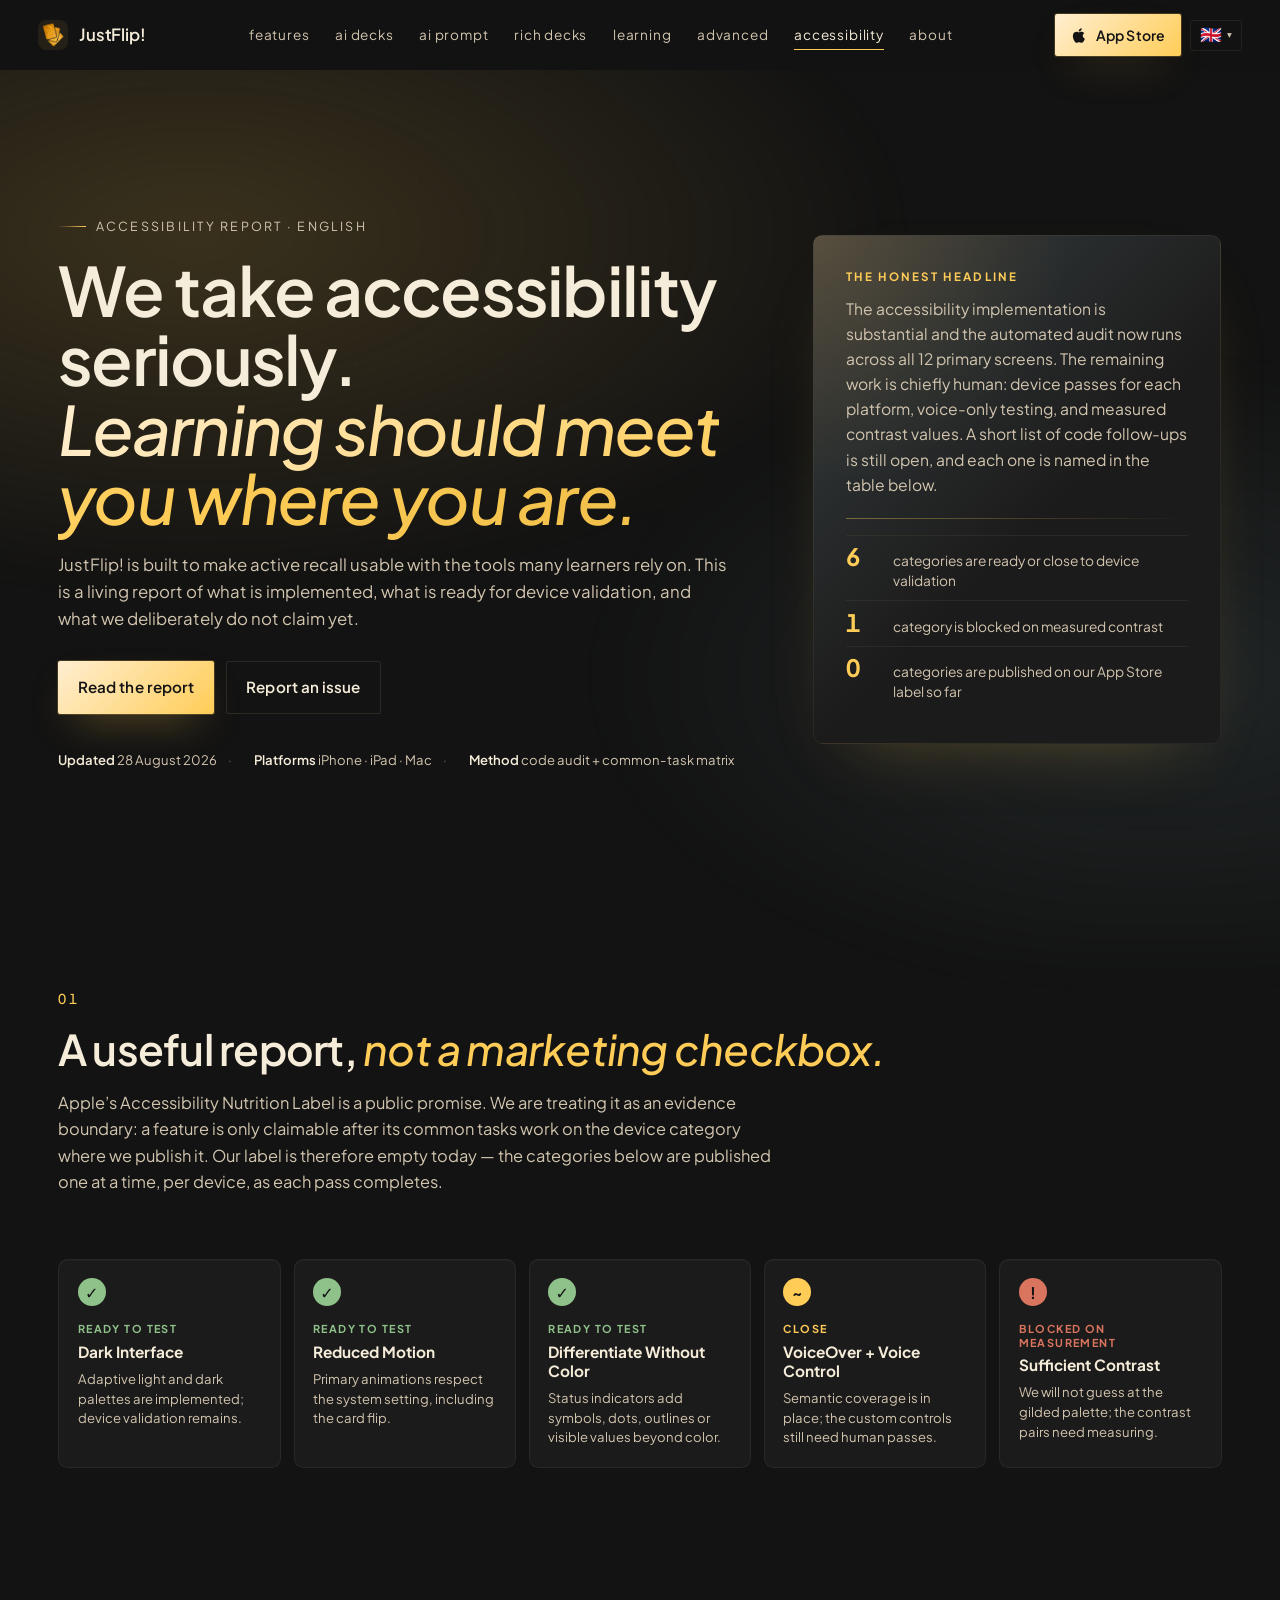
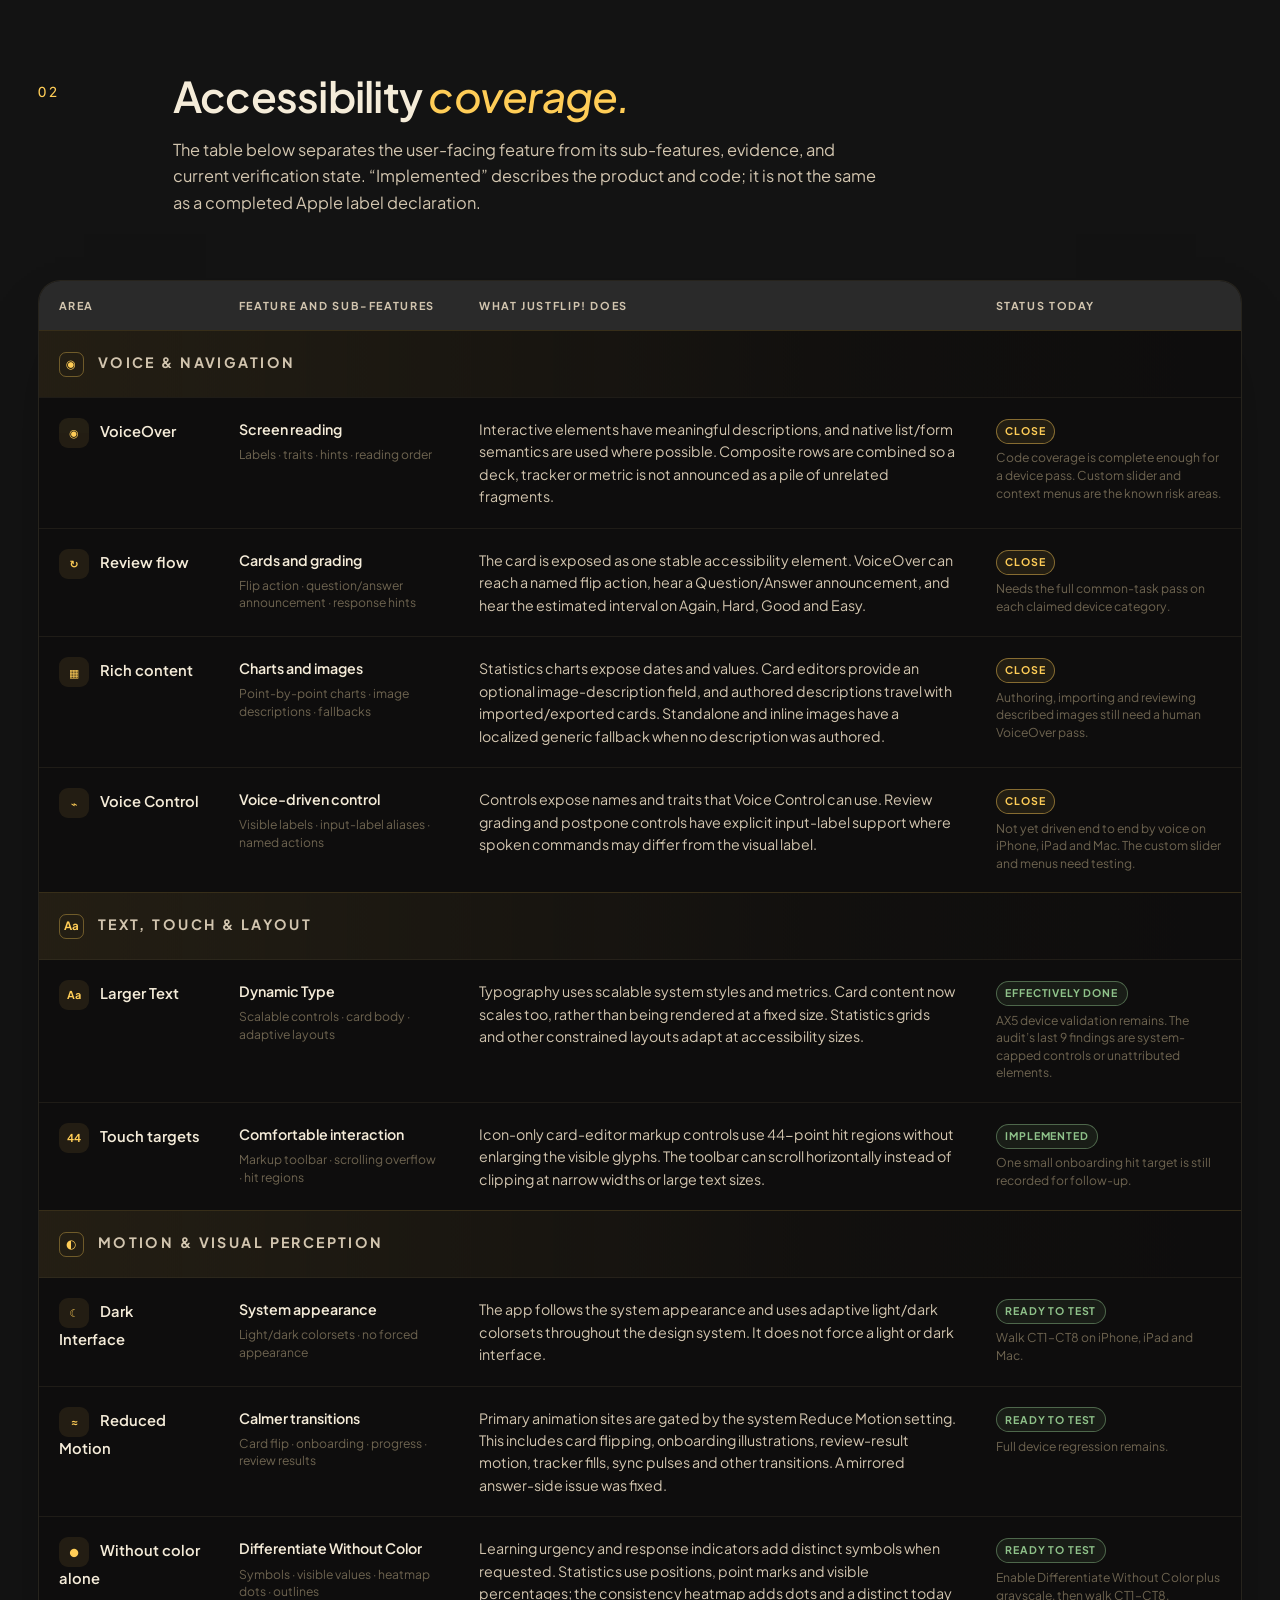
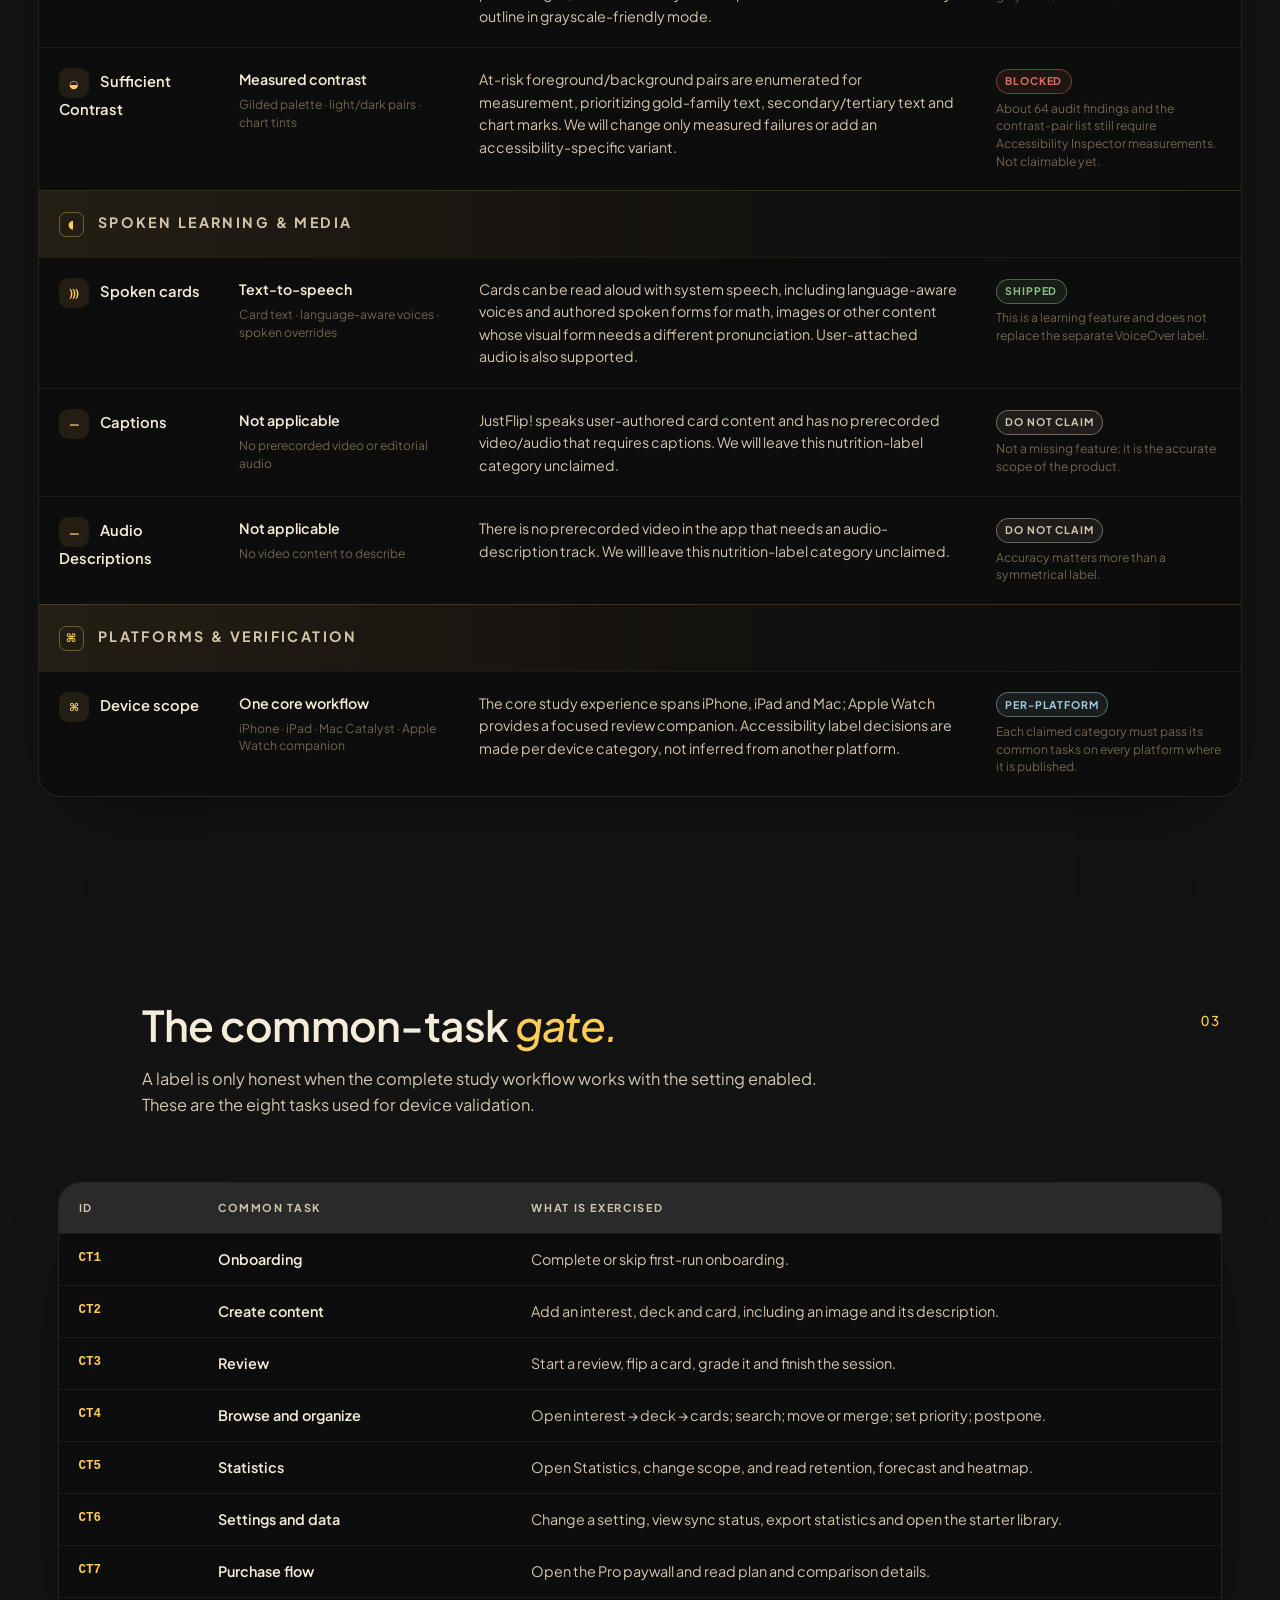
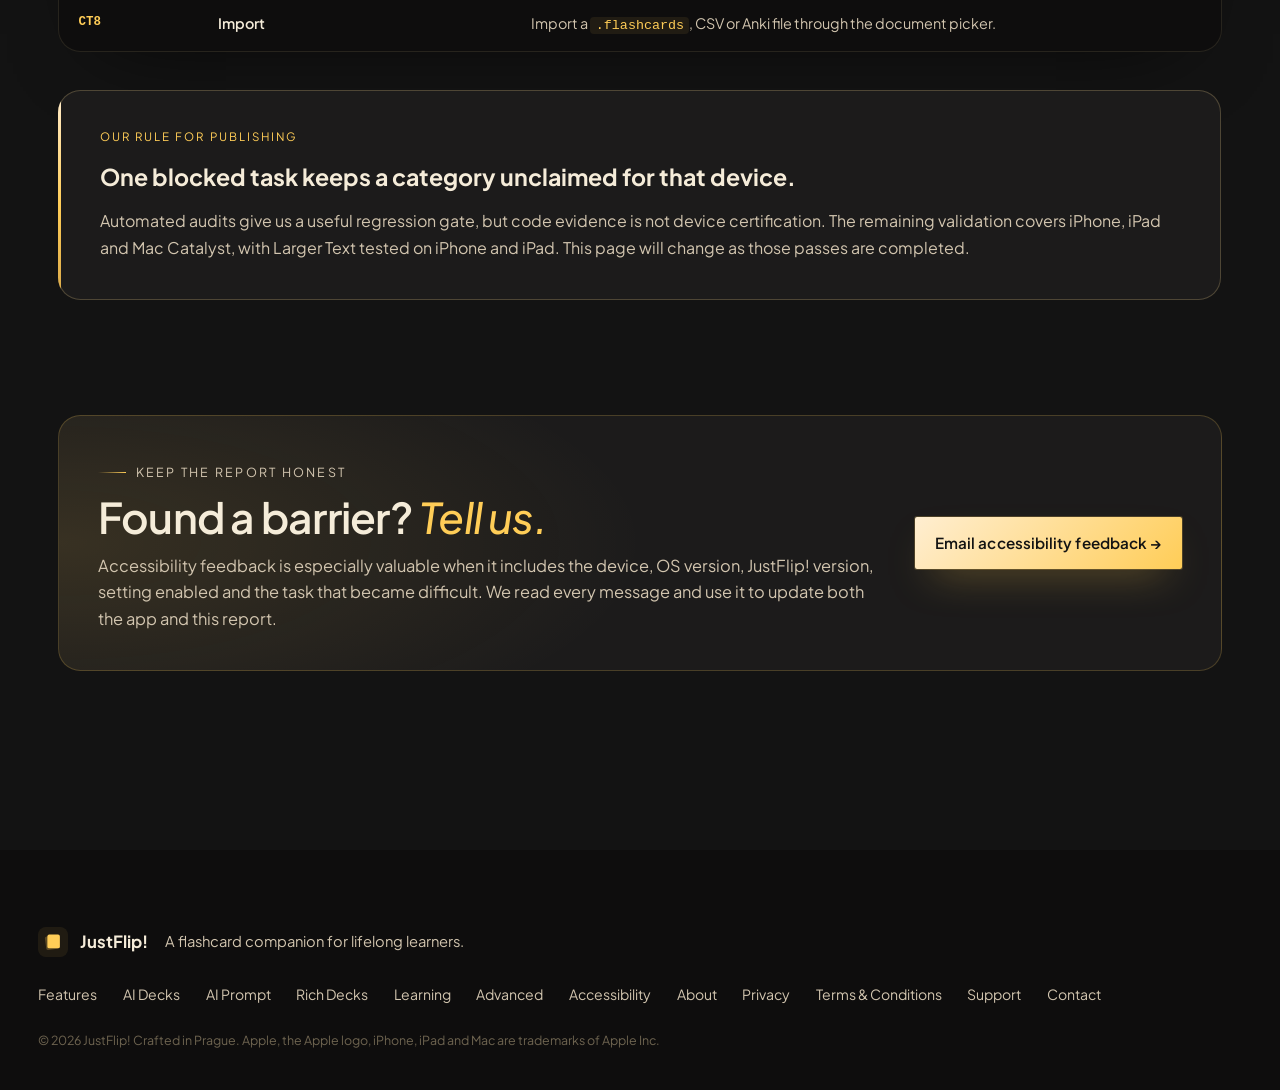
==== commit d559a060: "fix: accessibility page declared the wrong language, and overstated its status The language switcher" ====
--- a/accessibility/index.html
+++ b/accessibility/index.html
@@ -31,25 +31,25 @@
     </a>
 
     <nav class="nav__links" aria-label="Primary">
-      <a href="../index.html#devices">Features</a>
-      <a href="../index.html#ai">AI Decks</a>
-      <a href="../ai-prompt.html">AI Prompt</a>
-      <a href="../ai-skill.html">Rich Decks</a>
-      <a href="../learning.html">Learning</a>
-      <a href="../advanced.html">Advanced</a>
+      <a href="../index.html#devices" data-i18n="nav.features">Features</a>
+      <a href="../index.html#ai" data-i18n="nav.aiDecks">AI Decks</a>
+      <a href="../ai-prompt.html" data-i18n="nav.aiPrompt">AI Prompt</a>
+      <a href="../ai-skill.html" data-i18n="nav.richDecks">Rich Decks</a>
+      <a href="../learning.html" data-i18n="nav.learning">Learning</a>
+      <a href="../advanced.html" data-i18n="nav.advanced">Advanced</a>
       <a href="./" aria-current="page">Accessibility</a>
-      <a href="../about.html">About</a>
+      <a href="../about.html" data-i18n="nav.about">About</a>
     </nav>
 
     <div class="nav__actions">
-      <a class="btn btn--primary nav__cta" href="https://apps.apple.com/cz/app/justflip-flashcards-learning/id6770141421?mt=12" target="_blank" rel="noopener" aria-label="App Store">
+      <a class="btn btn--primary nav__cta" href="https://apps.apple.com/cz/app/justflip-flashcards-learning/id6770141421?mt=12" target="_blank" rel="noopener" aria-label="App Store" data-i18n-attr="aria-label" data-i18n-aria-label="nav.appStore">
         <svg viewBox="0 0 24 24" width="16" height="16" aria-hidden="true"><path fill="currentColor" d="M17.6 13.3c0-2.7 2.2-4 2.3-4-1.3-1.8-3.3-2.1-4-2.1-1.7-.2-3.3 1-4.1 1-.9 0-2.2-1-3.6-1-1.8 0-3.6 1.1-4.5 2.7-1.9 3.4-.5 8.4 1.4 11.1.9 1.3 2 2.8 3.5 2.7 1.4-.1 1.9-.9 3.6-.9s2.1.9 3.6.9c1.5 0 2.5-1.3 3.4-2.7.7-1 1.3-2.2 1.6-3.4-1.5-.6-3.2-2.3-3.2-4.3zM14.9 5.2c.8-.9 1.3-2.2 1.1-3.5-1.1.1-2.4.7-3.2 1.6-.7.8-1.4 2.1-1.2 3.4 1.2.1 2.5-.6 3.3-1.5z"/></svg>
-        <span>App Store</span>
+        <span data-i18n="nav.appStore">App Store</span>
       </a>
     </div>
   </header>
 
-  <main id="top" class="prompt-page accessibility-page">
+  <main id="top" class="prompt-page accessibility-page" lang="en">
 
     <section class="prompt-hero accessibility-hero" data-section>
       <div class="hero__bg" aria-hidden="true">
@@ -70,7 +70,7 @@
           <a class="btn btn--ghost" href="mailto:daniel.cech@gmail.com?subject=JustFlip%20accessibility%20feedback">Report an issue</a>
         </div>
         <div class="accessibility-hero__meta" aria-label="Report metadata">
-          <span><strong>Updated</strong> 15 August 2026</span>
+          <span><strong>Updated</strong> 28 August 2026</span>
           <span><strong>Platforms</strong> iPhone · iPad · Mac</span>
           <span><strong>Method</strong> code audit + common-task matrix</span>
         </div>
@@ -80,8 +80,9 @@
         <span class="prompt-hero__panel-kicker">The honest headline</span>
         <p>
           The accessibility implementation is substantial and the automated audit now runs
-          across all 12 primary screens. The remaining work is human: device passes for each
-          platform, voice-only testing, and measured contrast values.
+          across all 12 primary screens. The remaining work is chiefly human: device passes for
+          each platform, voice-only testing, and measured contrast values. A short list of code
+          follow-ups is still open, and each one is named in the table below.
         </p>
         <div class="accessibility-status-panel__rule"></div>
         <div class="accessibility-status-panel__stat">
@@ -91,6 +92,10 @@
         <div class="accessibility-status-panel__stat">
           <strong>1</strong>
           <span>category is blocked on measured contrast</span>
+        </div>
+        <div class="accessibility-status-panel__stat">
+          <strong>0</strong>
+          <span>categories are published on our App Store label so far</span>
         </div>
       </aside>
     </section>
@@ -103,7 +108,8 @@
           <p class="kicker">
             Apple’s Accessibility Nutrition Label is a public promise. We are treating it as
             an evidence boundary: a feature is only claimable after its common tasks work on
-            the device category where we publish it.
+            the device category where we publish it. Our label is therefore empty today — the
+            categories below are published one at a time, per device, as each pass completes.
           </p>
         </div>
       </header>
@@ -329,23 +335,23 @@
           <svg viewBox="0 0 32 32" width="20" height="20"><rect x="4" y="6" width="20" height="22" rx="3" fill="#ffcd57" opacity=".25" transform="rotate(-8 14 17)"/><rect x="7" y="4" width="20" height="22" rx="3" fill="#ffcd57"/></svg>
         </span>
         <strong>JustFlip!</strong>
-        <span class="footer__tag">A flashcard companion for lifelong learners.</span>
+        <span class="footer__tag" data-i18n="footer.tagline">A flashcard companion for lifelong learners.</span>
       </div>
       <nav class="footer__nav" aria-label="Footer">
-        <a href="../index.html#devices">Features</a>
-        <a href="../index.html#ai">AI Decks</a>
-        <a href="../ai-prompt.html">AI Prompt</a>
-        <a href="../ai-skill.html">Rich Decks</a>
-        <a href="../learning.html">Learning</a>
-        <a href="../advanced.html">Advanced</a>
+        <a href="../index.html#devices" data-i18n="footer.features">Features</a>
+        <a href="../index.html#ai" data-i18n="footer.aiDecks">AI Decks</a>
+        <a href="../ai-prompt.html" data-i18n="footer.aiPrompt">AI Prompt</a>
+        <a href="../ai-skill.html" data-i18n="footer.richDecks">Rich Decks</a>
+        <a href="../learning.html" data-i18n="footer.learning">Learning</a>
+        <a href="../advanced.html" data-i18n="footer.advanced">Advanced</a>
         <a href="./" aria-current="page">Accessibility</a>
-        <a href="../about.html">About</a>
-        <a href="../privacy.html">Privacy</a>
-        <a href="../terms.html">Terms &amp; Conditions</a>
-        <a href="mailto:daniel.cech@gmail.com">Support</a>
-        <a href="mailto:daniel.cech@gmail.com">Contact</a>
+        <a href="../about.html" data-i18n="footer.about">About</a>
+        <a href="../privacy.html" data-i18n="footer.privacy">Privacy</a>
+        <a href="../terms.html" data-i18n="footer.terms">Terms &amp; Conditions</a>
+        <a href="mailto:daniel.cech@gmail.com" data-i18n="footer.support">Support</a>
+        <a href="mailto:daniel.cech@gmail.com" data-i18n="footer.contact">Contact</a>
       </nav>
-      <p class="footer__copy">© <span id="year"></span> JustFlip! Crafted in Prague. Apple, the Apple logo, iPhone, iPad and Mac are trademarks of Apple Inc.</p>
+      <p class="footer__copy" data-i18n="footer.copyright">© <span id="year"></span> JustFlip! Crafted in Prague. Apple, the Apple logo, iPhone, iPad and Mac are trademarks of Apple Inc.</p>
     </div>
   </footer>
 
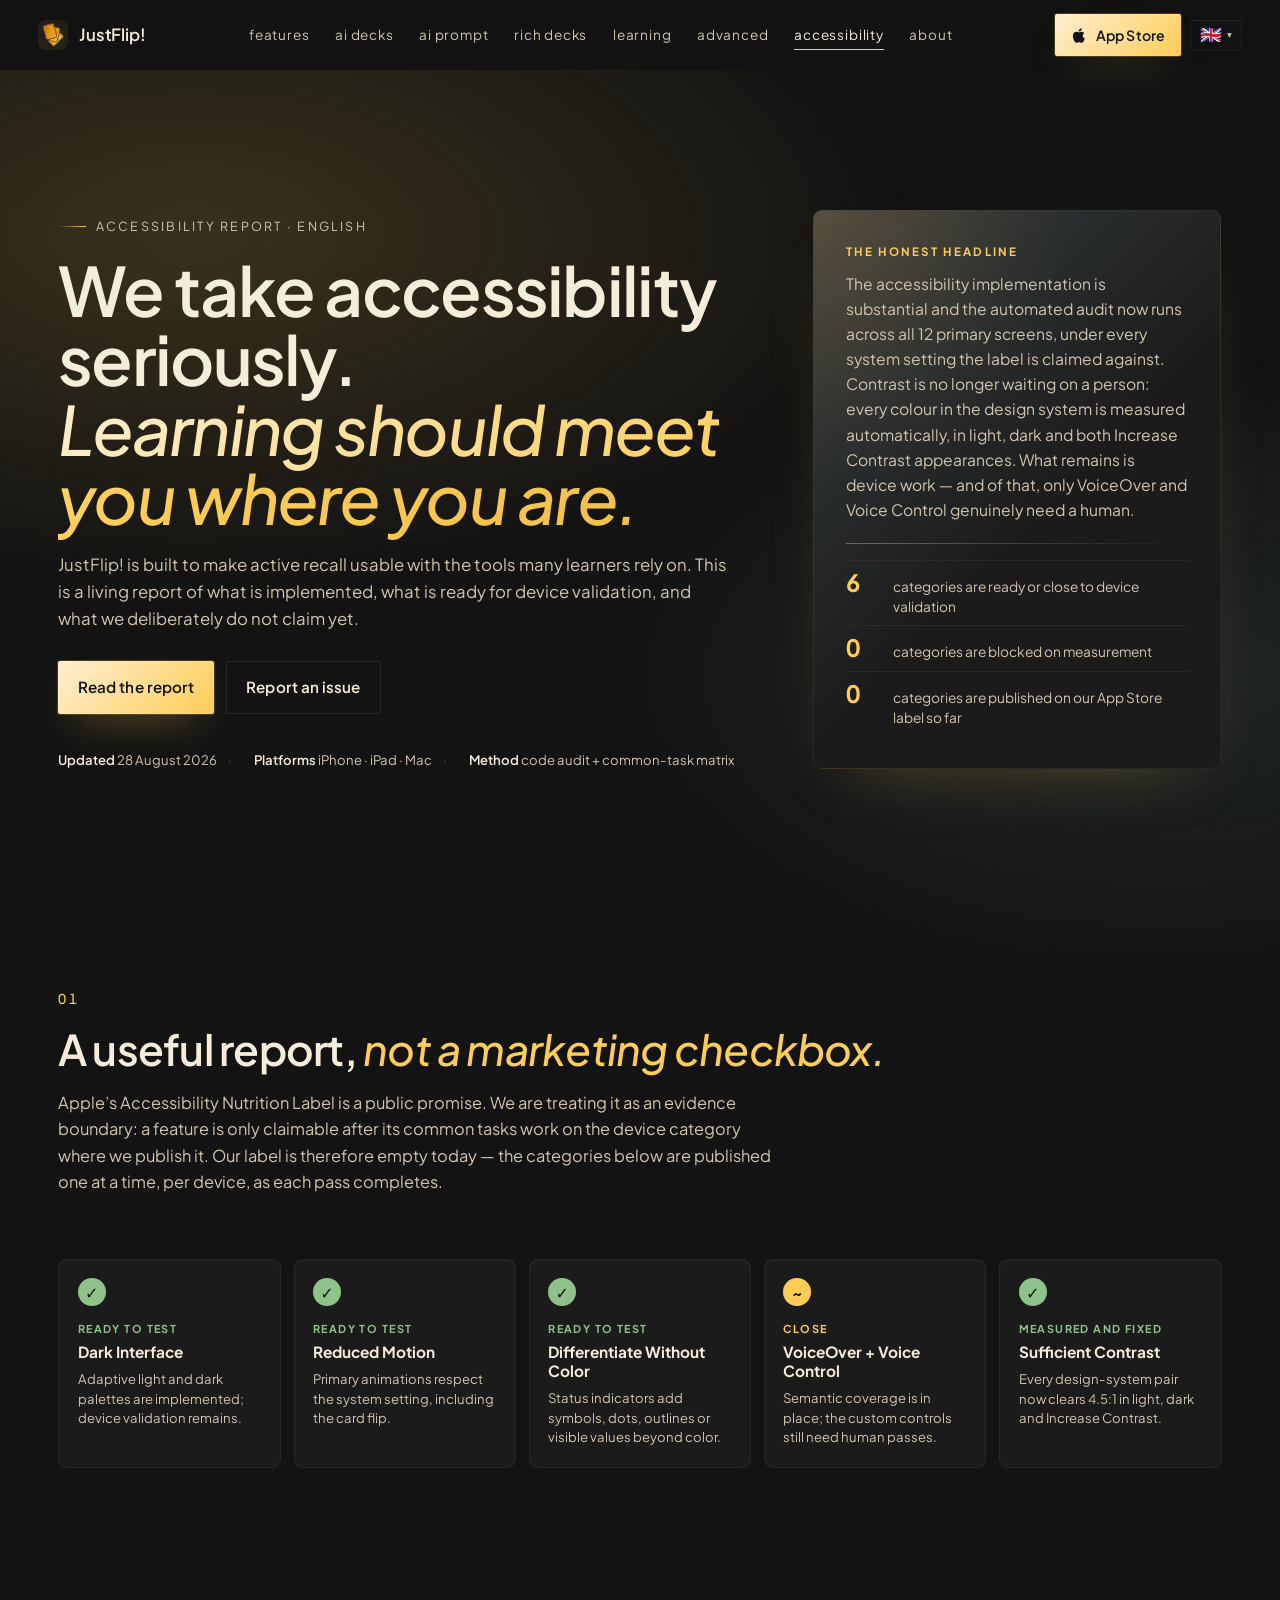
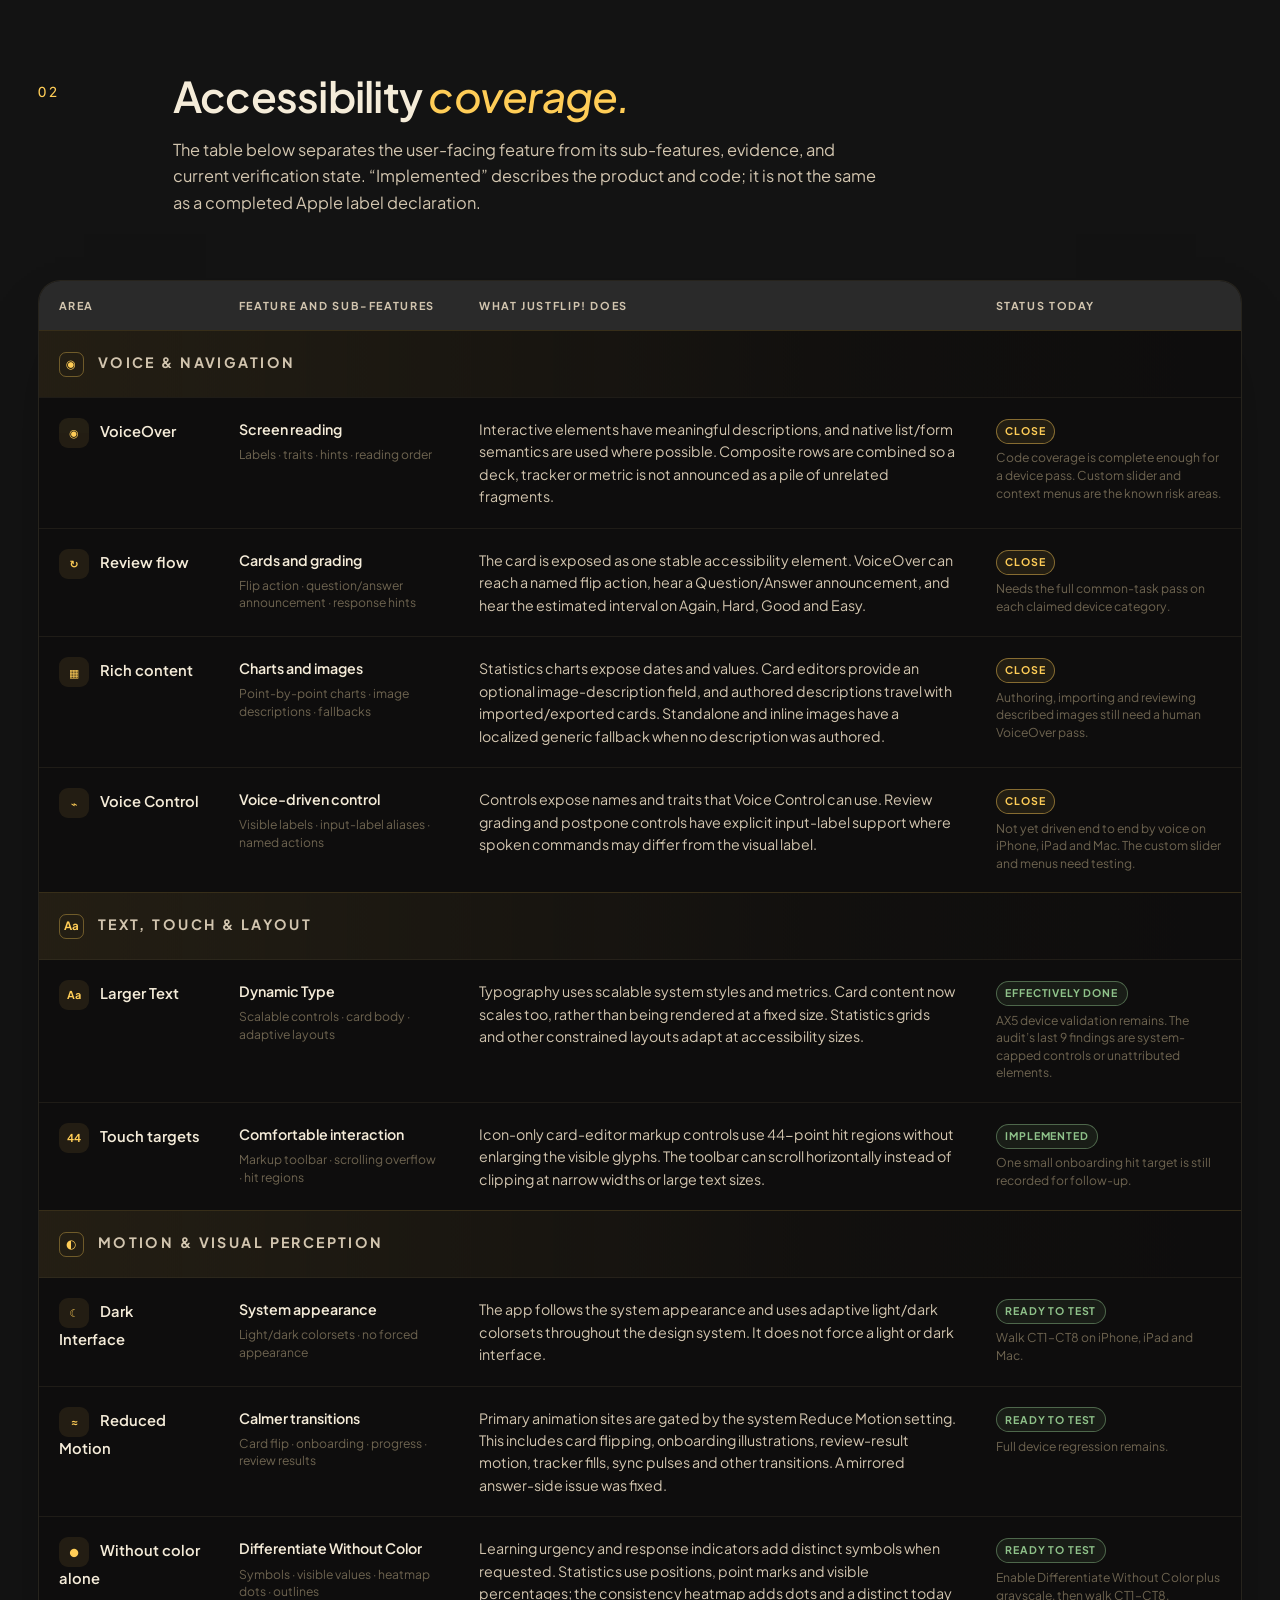
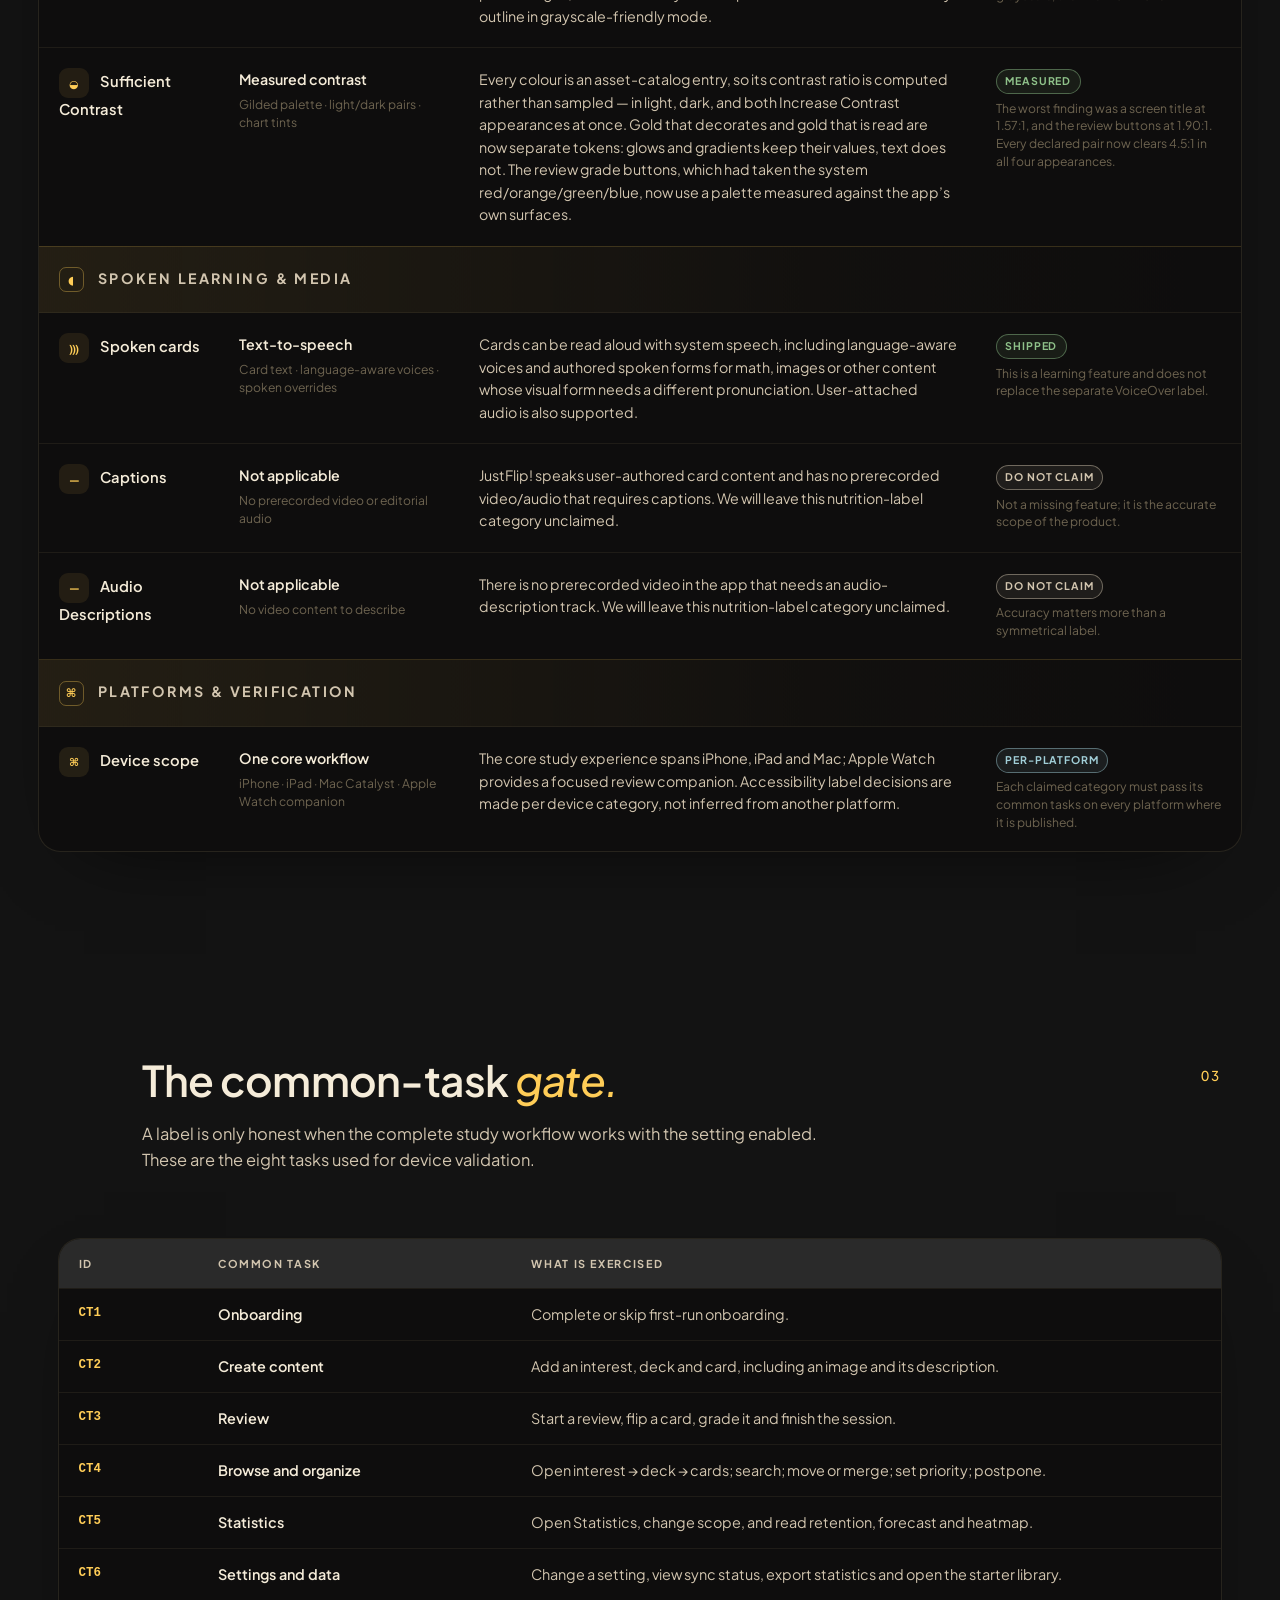
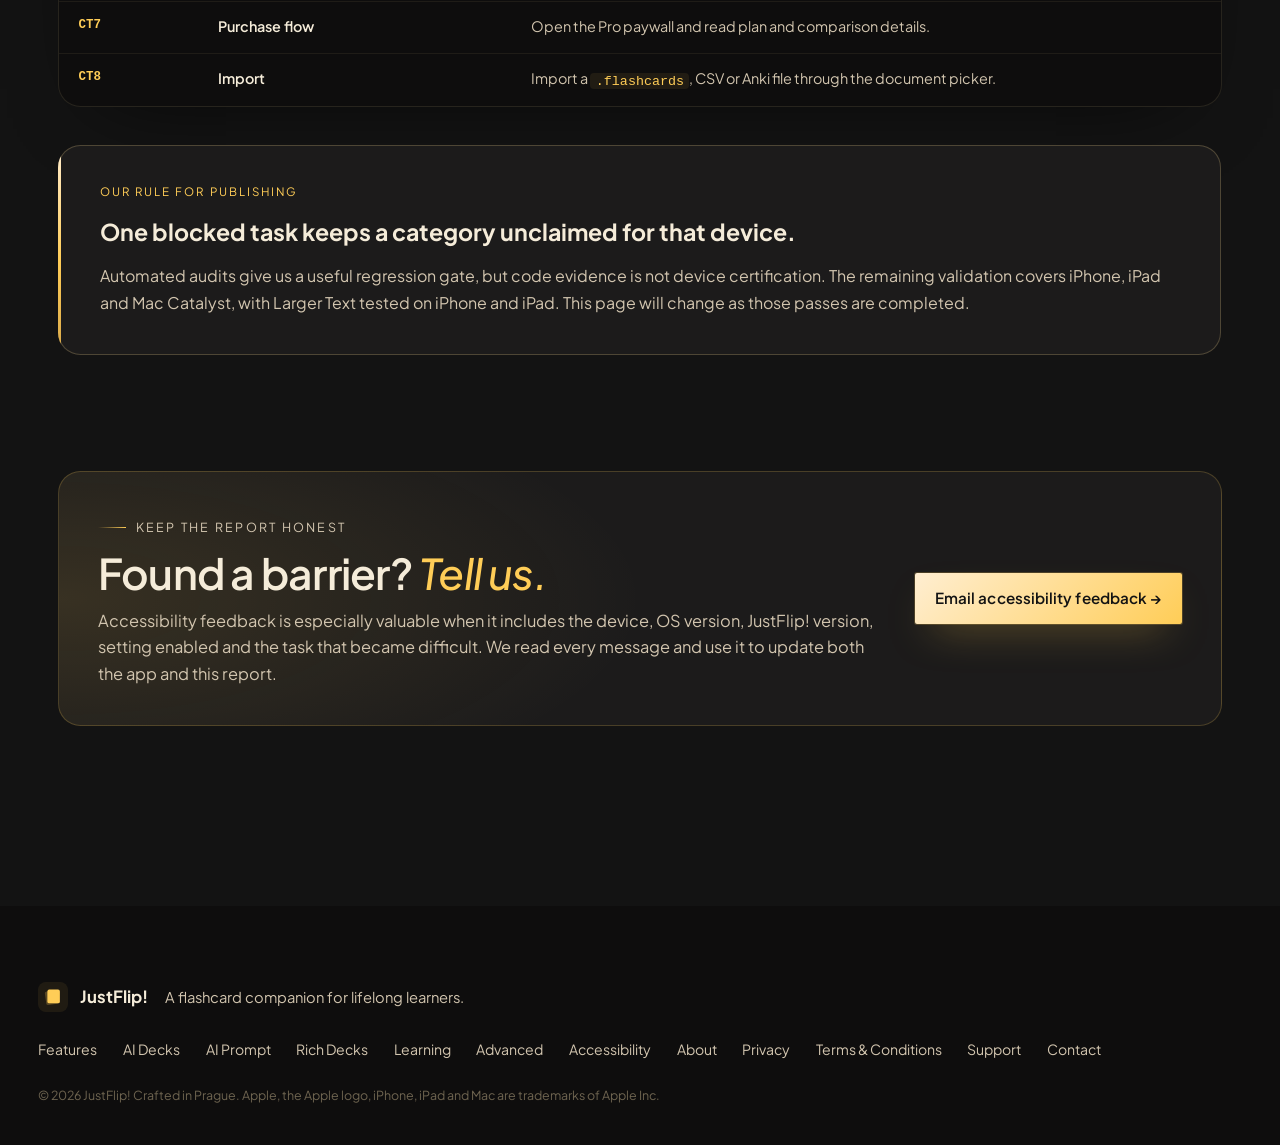
==== commit d6b19ddb: "Contrast is measured now, not blocked The report said the gilded palette needed an Accessibility Ins" ====
--- a/accessibility/index.html
+++ b/accessibility/index.html
@@ -80,9 +80,11 @@
         <span class="prompt-hero__panel-kicker">The honest headline</span>
         <p>
           The accessibility implementation is substantial and the automated audit now runs
-          across all 12 primary screens. The remaining work is chiefly human: device passes for
-          each platform, voice-only testing, and measured contrast values. A short list of code
-          follow-ups is still open, and each one is named in the table below.
+          across all 12 primary screens, under every system setting the label is claimed
+          against. Contrast is no longer waiting on a person: every colour in the design system
+          is measured automatically, in light, dark and both Increase Contrast appearances.
+          What remains is device work — and of that, only VoiceOver and Voice Control genuinely
+          need a human.
         </p>
         <div class="accessibility-status-panel__rule"></div>
         <div class="accessibility-status-panel__stat">
@@ -90,8 +92,8 @@
           <span>categories are ready or close to device validation</span>
         </div>
         <div class="accessibility-status-panel__stat">
-          <strong>1</strong>
-          <span>category is blocked on measured contrast</span>
+          <strong>0</strong>
+          <span>categories are blocked on measurement</span>
         </div>
         <div class="accessibility-status-panel__stat">
           <strong>0</strong>
@@ -139,11 +141,11 @@
           <h3>VoiceOver + Voice Control</h3>
           <p>Semantic coverage is in place; the custom controls still need human passes.</p>
         </article>
-        <article class="a11y-status-card a11y-status-card--blocked">
-          <span class="a11y-status-card__icon" aria-hidden="true">!</span>
-          <span class="a11y-status-card__label">Blocked on measurement</span>
+        <article class="a11y-status-card a11y-status-card--ready">
+          <span class="a11y-status-card__icon" aria-hidden="true">✓</span>
+          <span class="a11y-status-card__label">Measured and fixed</span>
           <h3>Sufficient Contrast</h3>
-          <p>We will not guess at the gilded palette; the contrast pairs need measuring.</p>
+          <p>Every design-system pair now clears 4.5:1 in light, dark and Increase Contrast.</p>
         </article>
       </div>
     </section>
@@ -235,8 +237,8 @@
             <tr>
               <th scope="row"><span class="a11y-feature-icon" aria-hidden="true">◒</span> Sufficient Contrast</th>
               <td><strong>Measured contrast</strong><small>Gilded palette · light/dark pairs · chart tints</small></td>
-              <td>At-risk foreground/background pairs are enumerated for measurement, prioritizing gold-family text, secondary/tertiary text and chart marks. We will change only measured failures or add an accessibility-specific variant.</td>
-              <td><span class="a11y-badge a11y-badge--blocked">Blocked</span><small>About 64 audit findings and the contrast-pair list still require Accessibility Inspector measurements. Not claimable yet.</small></td>
+              <td>Every colour is an asset-catalog entry, so its contrast ratio is computed rather than sampled — in light, dark, and both Increase Contrast appearances at once. Gold that decorates and gold that is read are now separate tokens: glows and gradients keep their values, text does not. The review grade buttons, which had taken the system red/orange/green/blue, now use a palette measured against the app’s own surfaces.</td>
+              <td><span class="a11y-badge a11y-badge--ready">Measured</span><small>The worst finding was a screen title at 1.57:1, and the review buttons at 1.90:1. Every declared pair now clears 4.5:1 in all four appearances.</small></td>
             </tr>
 
             <tr class="a11y-table__group"><th colspan="4" scope="rowgroup"><span class="a11y-group-icon" aria-hidden="true">◖</span> Spoken learning &amp; media</th></tr>
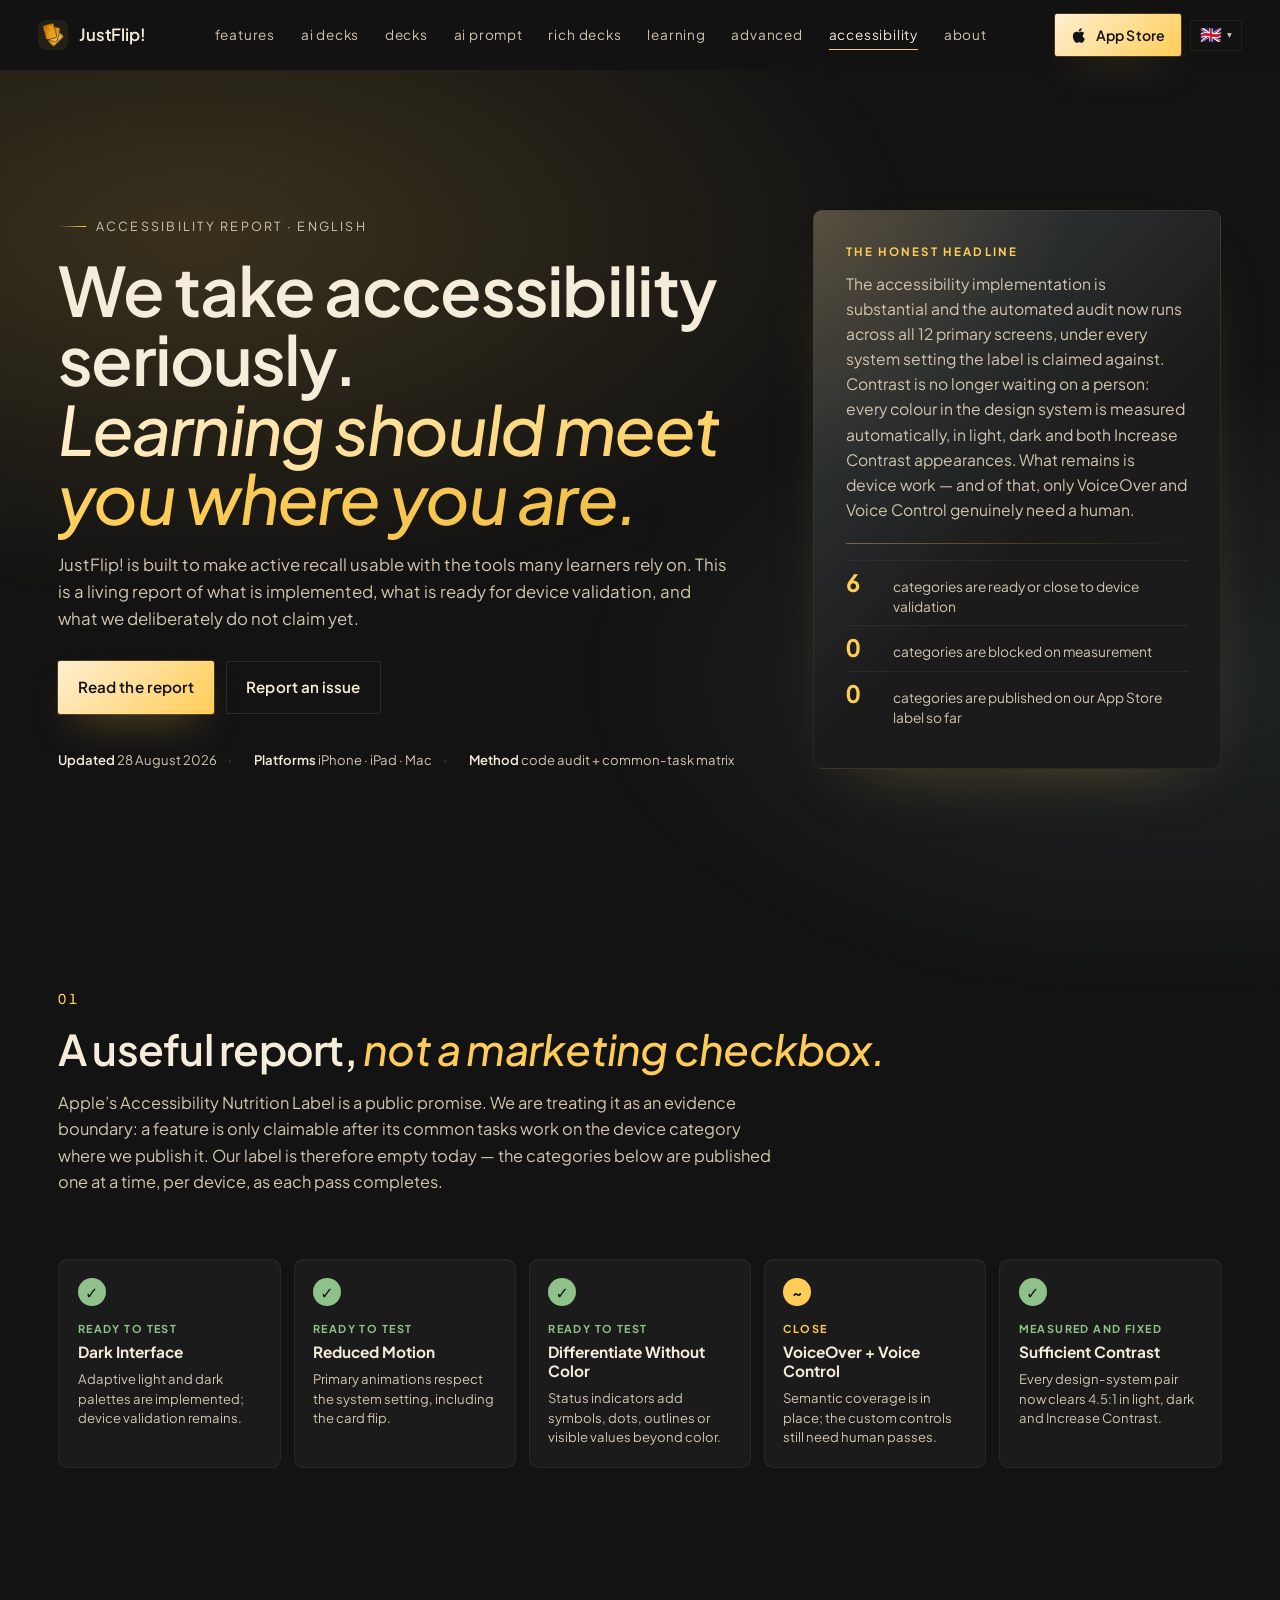
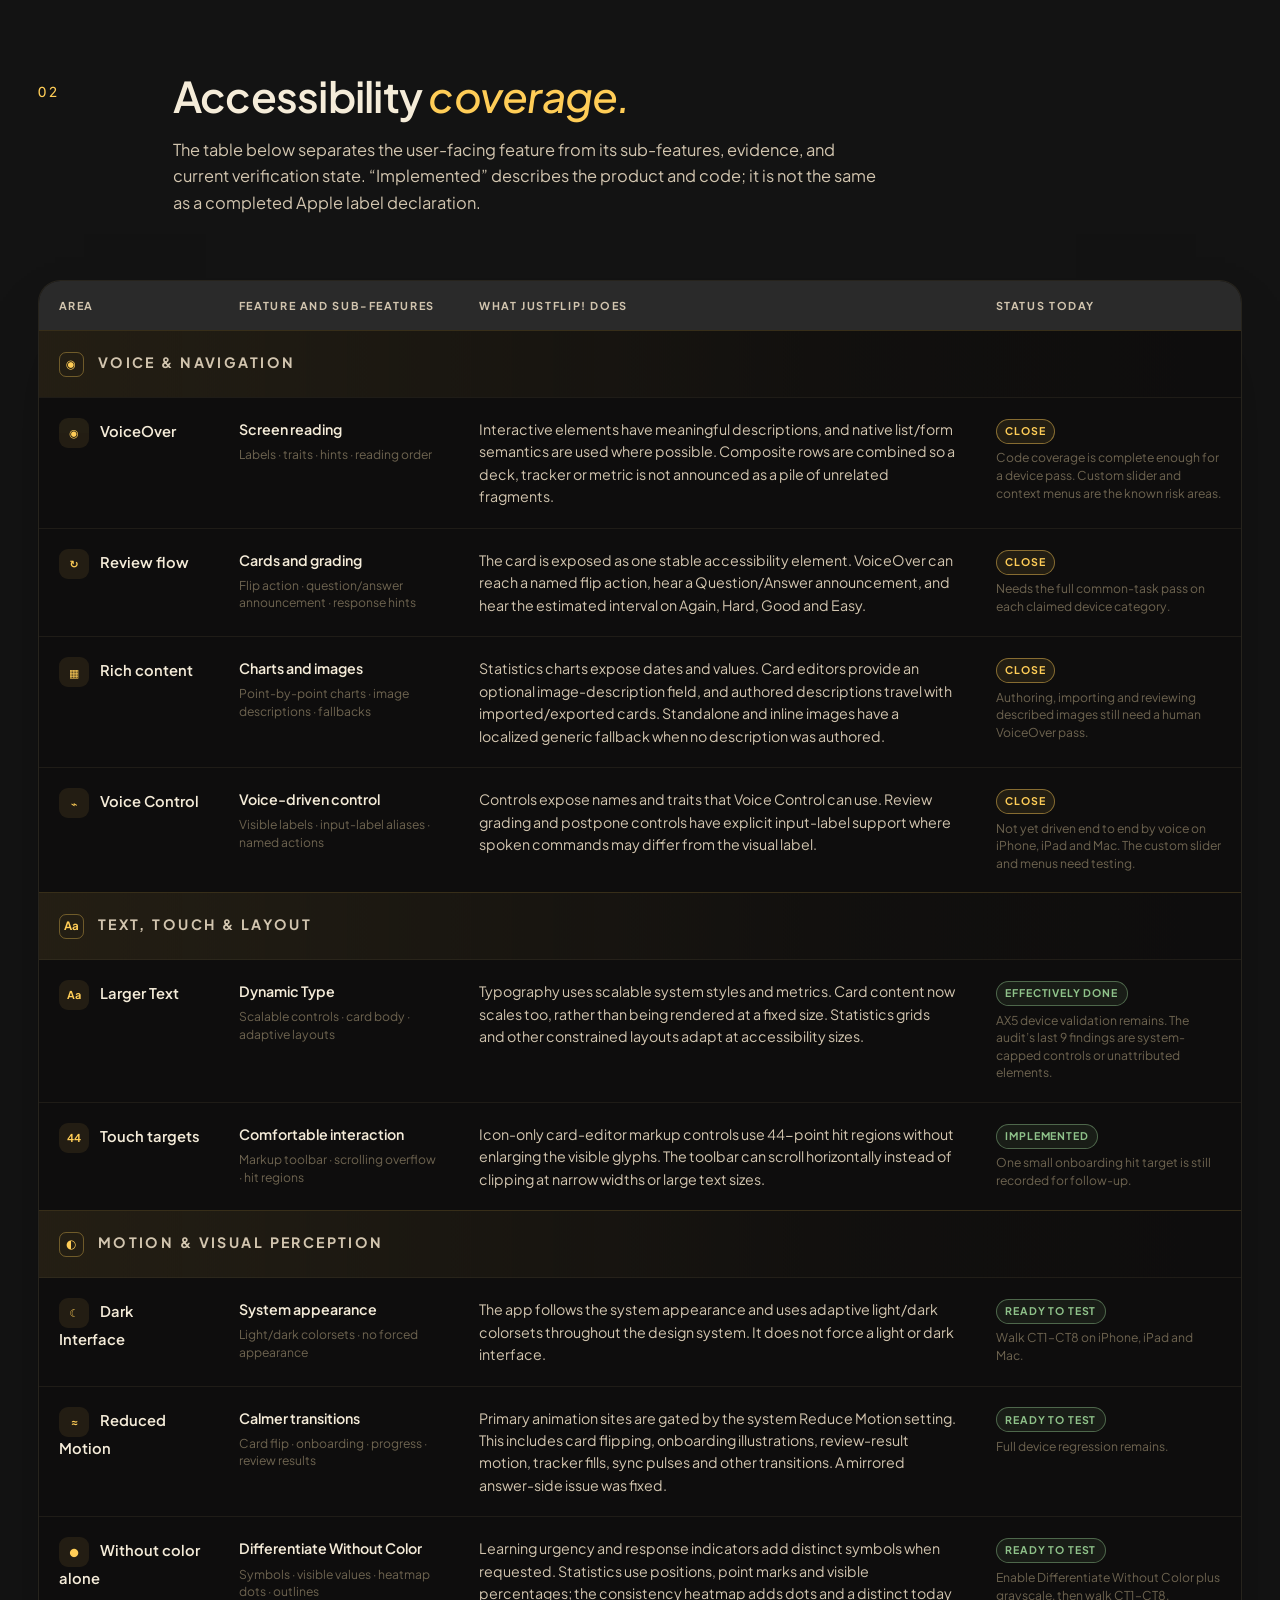
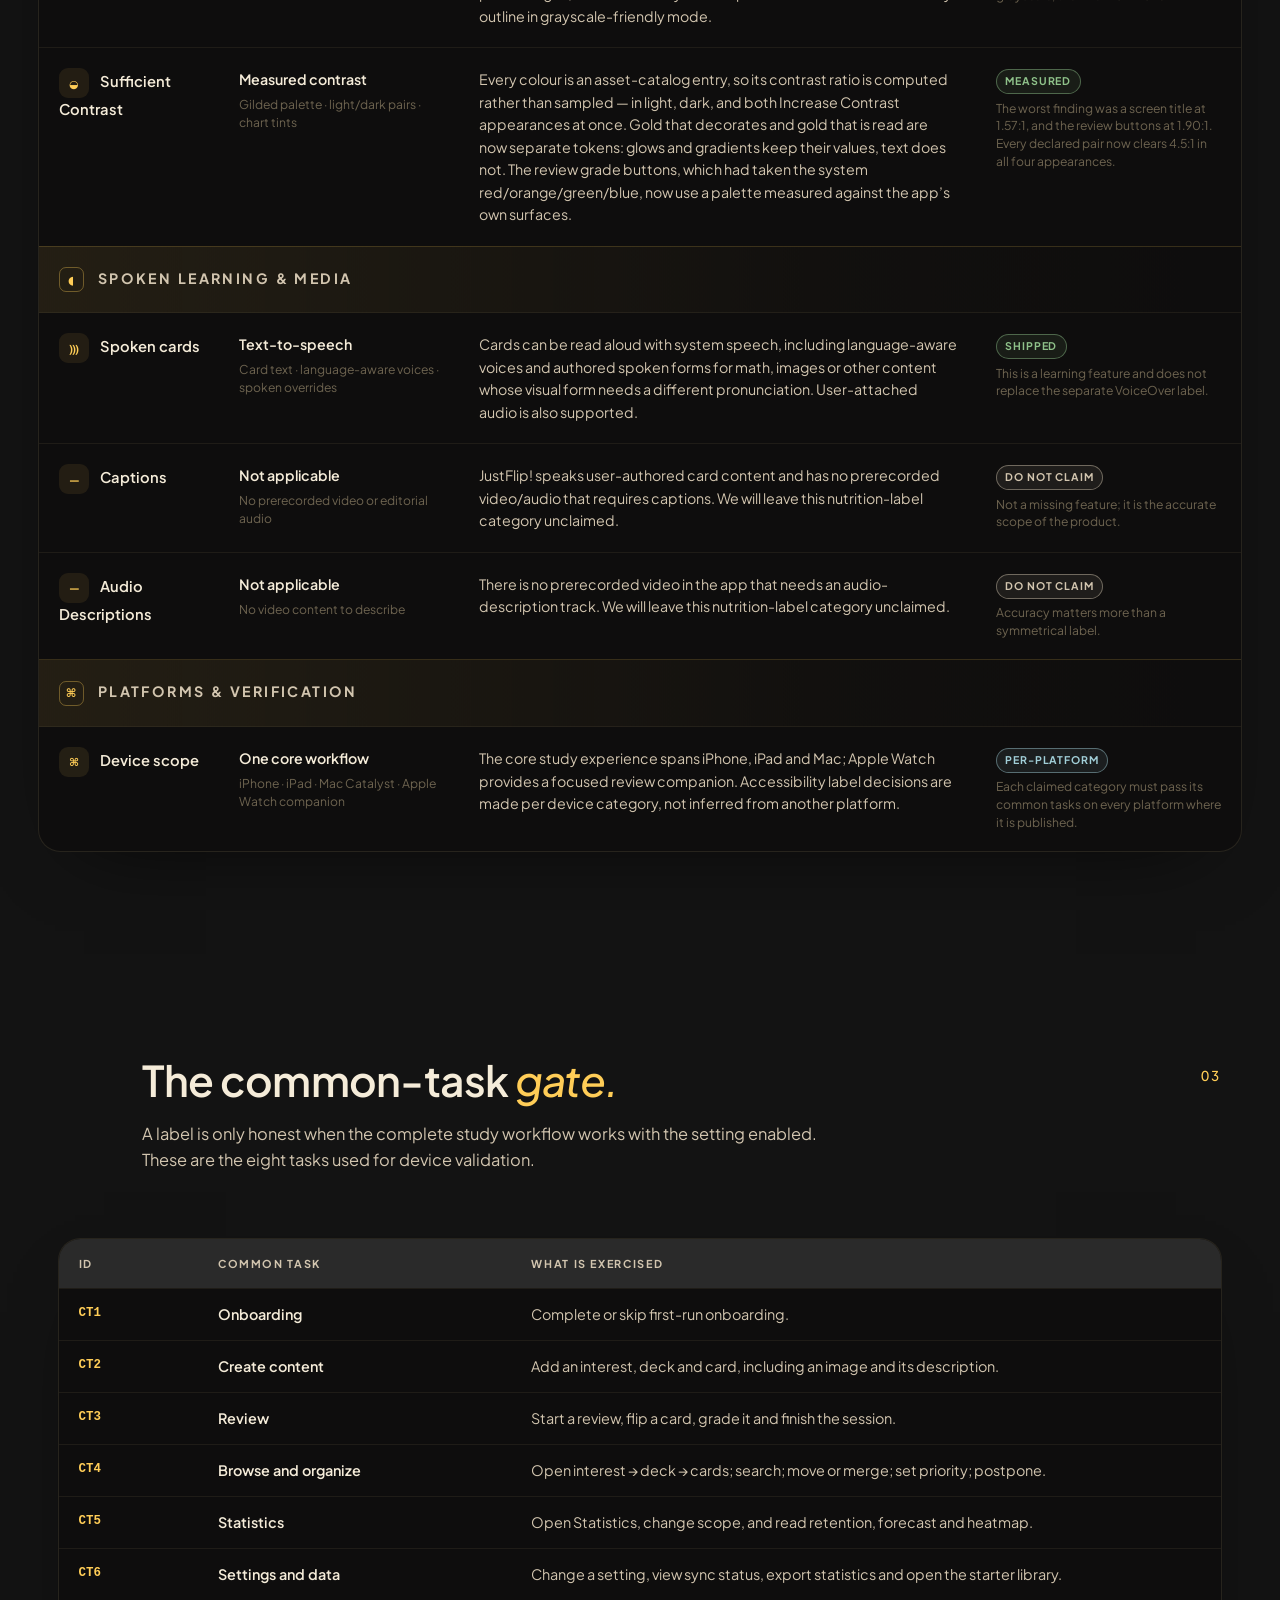
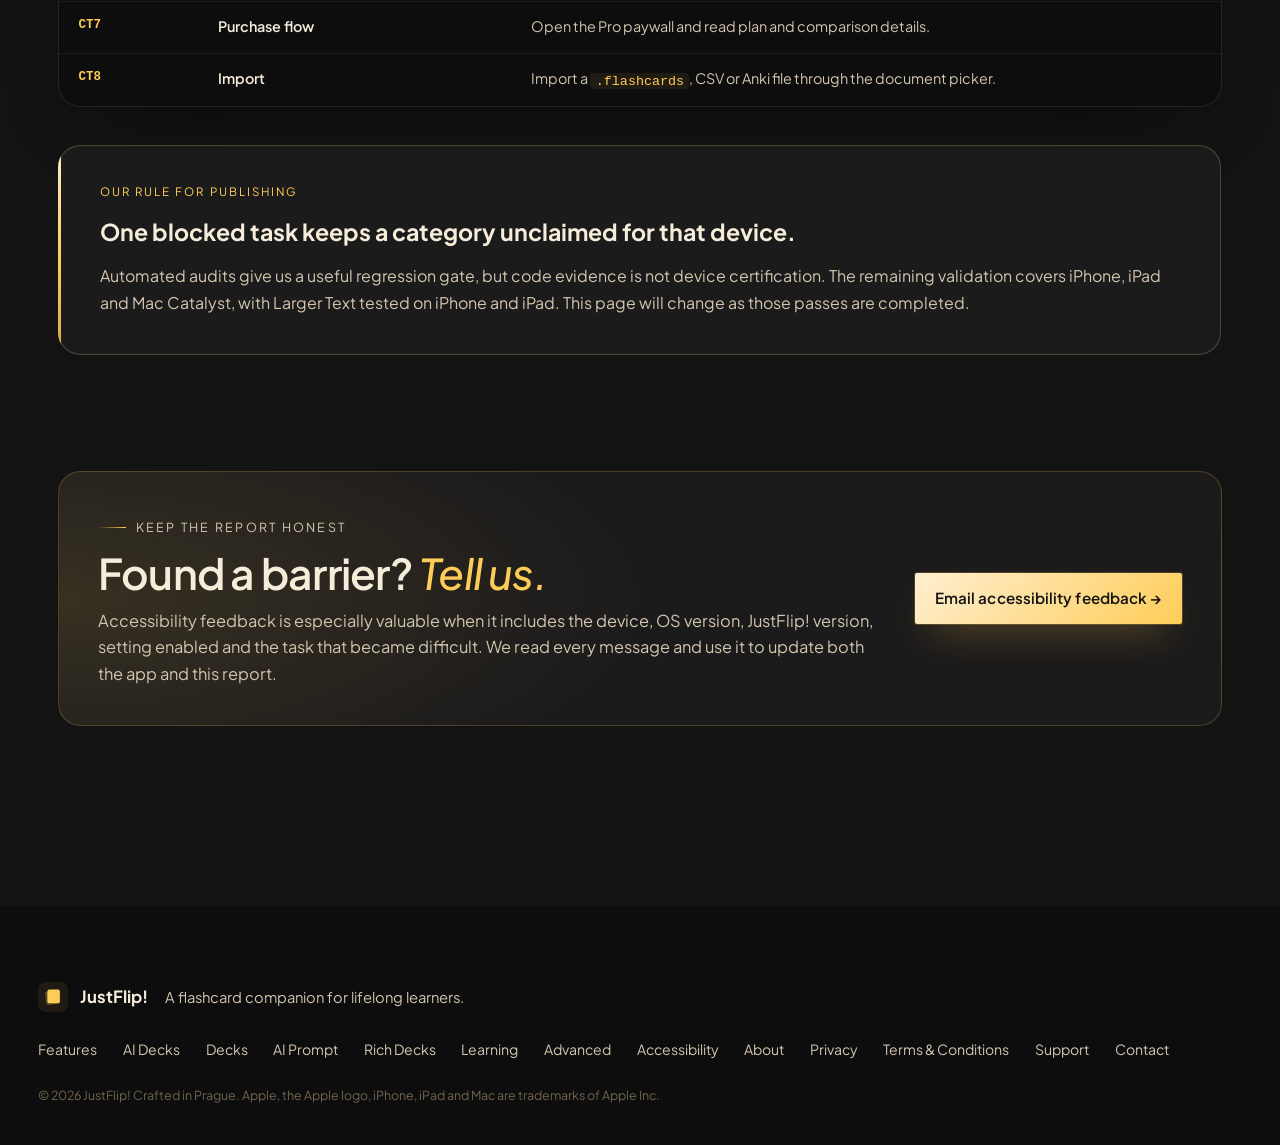
==== commit c1522f81: "feat: decks on web" ====
--- a/accessibility/index.html
+++ b/accessibility/index.html
@@ -12,8 +12,8 @@
   <link rel="apple-touch-icon" href="../apple-touch-icon.png">
   <link rel="manifest" href="../site.webmanifest">
 
-  <title>JustFlip! Accessibility — Learning for more learners</title>
-  <meta name="description" content="An honest, living report of JustFlip!'s accessibility features, implementation status, validation work and known limitations." />
+  <title data-i18n="accessibility.metaTitle">JustFlip! Accessibility — Learning for more learners</title>
+  <meta name="description" content="An honest, living report of JustFlip!'s accessibility features, implementation status, validation work and known limitations." data-i18n-attr="content" data-i18n-content="accessibility.metaDescription" />
 
   <link rel="preconnect" href="https://fonts.googleapis.com">
   <link rel="preconnect" href="https://fonts.gstatic.com" crossorigin>
@@ -31,13 +31,14 @@
     </a>
 
     <nav class="nav__links" aria-label="Primary">
-      <a href="../index.html#devices" data-i18n="nav.features">Features</a>
+      <a href="../index.html" data-i18n="nav.features">Features</a>
       <a href="../index.html#ai" data-i18n="nav.aiDecks">AI Decks</a>
+      <a href="../decks/" data-i18n="nav.decks">Decks</a>
       <a href="../ai-prompt.html" data-i18n="nav.aiPrompt">AI Prompt</a>
       <a href="../ai-skill.html" data-i18n="nav.richDecks">Rich Decks</a>
       <a href="../learning.html" data-i18n="nav.learning">Learning</a>
       <a href="../advanced.html" data-i18n="nav.advanced">Advanced</a>
-      <a href="./" aria-current="page">Accessibility</a>
+      <a href="./" aria-current="page" data-i18n="accessibility.navLabel">Accessibility</a>
       <a href="../about.html" data-i18n="nav.about">About</a>
     </nav>
 
@@ -49,7 +50,7 @@
     </div>
   </header>
 
-  <main id="top" class="prompt-page accessibility-page" lang="en">
+  <main id="top" class="prompt-page accessibility-page">
 
     <section class="prompt-hero accessibility-hero" data-section>
       <div class="hero__bg" aria-hidden="true">
@@ -58,27 +59,27 @@
       </div>
 
       <div class="prompt-hero__copy">
-        <p class="eyebrow">Accessibility report · English</p>
-        <h1 class="display">We take accessibility seriously.<br/><em>Learning should meet you where you are.</em></h1>
-        <p class="lede">
+        <p class="eyebrow" data-i18n="accessibility.heroEyebrow">Accessibility report · English</p>
+        <h1 class="display" data-i18n="accessibility.heroTitle">We take accessibility seriously.<br/><em>Learning should meet you where you are.</em></h1>
+        <p class="lede" data-i18n="accessibility.heroLede">
           JustFlip! is built to make active recall usable with the tools many learners rely on.
           This is a living report of what is implemented, what is ready for device validation,
           and what we deliberately do not claim yet.
         </p>
         <div class="hero__actions">
-          <a class="btn btn--primary" href="#report">Read the report</a>
-          <a class="btn btn--ghost" href="mailto:daniel.cech@gmail.com?subject=JustFlip%20accessibility%20feedback">Report an issue</a>
-        </div>
-        <div class="accessibility-hero__meta" aria-label="Report metadata">
-          <span><strong>Updated</strong> 28 August 2026</span>
-          <span><strong>Platforms</strong> iPhone · iPad · Mac</span>
-          <span><strong>Method</strong> code audit + common-task matrix</span>
+          <a class="btn btn--primary" href="#report" data-i18n="accessibility.readCta">Read the report</a>
+          <a class="btn btn--ghost" href="mailto:daniel.cech@gmail.com?subject=JustFlip%20accessibility%20feedback" data-i18n="accessibility.issueCta">Report an issue</a>
+        </div>
+        <div class="accessibility-hero__meta" aria-label="Report metadata" data-i18n-attr="aria-label" data-i18n-aria-label="accessibility.metaAria">
+          <span data-i18n="accessibility.metaUpdated"><strong>Updated</strong> 28 August 2026</span>
+          <span data-i18n="accessibility.metaPlatforms"><strong>Platforms</strong> iPhone · iPad · Mac</span>
+          <span data-i18n="accessibility.metaMethod"><strong>Method</strong> code audit + common-task matrix</span>
         </div>
       </div>
 
       <aside class="prompt-hero__panel accessibility-status-panel">
-        <span class="prompt-hero__panel-kicker">The honest headline</span>
-        <p>
+        <span class="prompt-hero__panel-kicker" data-i18n="accessibility.statusKicker">The honest headline</span>
+        <p data-i18n="accessibility.statusText">
           The accessibility implementation is substantial and the automated audit now runs
           across all 12 primary screens, under every system setting the label is claimed
           against. Contrast is no longer waiting on a person: every colour in the design system
@@ -89,15 +90,15 @@
         <div class="accessibility-status-panel__rule"></div>
         <div class="accessibility-status-panel__stat">
           <strong>6</strong>
-          <span>categories are ready or close to device validation</span>
+          <span data-i18n="accessibility.readyLabel">categories are ready or close to device validation</span>
         </div>
         <div class="accessibility-status-panel__stat">
           <strong>0</strong>
-          <span>categories are blocked on measurement</span>
+          <span data-i18n="accessibility.blockedLabel">categories are blocked on measurement</span>
         </div>
         <div class="accessibility-status-panel__stat">
           <strong>0</strong>
-          <span>categories are published on our App Store label so far</span>
+          <span data-i18n="accessibility.publishedLabel">categories are published on our App Store label so far</span>
         </div>
       </aside>
     </section>
@@ -106,8 +107,8 @@
       <header class="section__head section__head--flush">
         <div>
           <span class="section__number">01</span>
-          <h2 class="headline">A useful report, <em>not a marketing checkbox.</em></h2>
-          <p class="kicker">
+          <h2 class="headline" data-i18n="accessibility.overviewTitle">A useful report, <em>not a marketing checkbox.</em></h2>
+          <p class="kicker" data-i18n="accessibility.overviewKicker">
             Apple’s Accessibility Nutrition Label is a public promise. We are treating it as
             an evidence boundary: a feature is only claimable after its common tasks work on
             the device category where we publish it. Our label is therefore empty today — the
@@ -116,32 +117,32 @@
         </div>
       </header>
 
-      <div class="a11y-status-grid" aria-label="Accessibility status summary">
-        <article class="a11y-status-card a11y-status-card--ready">
+      <div class="a11y-status-grid" aria-label="Accessibility status summary" data-i18n-attr="aria-label" data-i18n-aria-label="accessibility.overviewAria">
+        <article class="a11y-status-card a11y-status-card--ready" data-i18n="accessibility.statusCardDark">
           <span class="a11y-status-card__icon" aria-hidden="true">✓</span>
           <span class="a11y-status-card__label">Ready to test</span>
           <h3>Dark Interface</h3>
           <p>Adaptive light and dark palettes are implemented; device validation remains.</p>
         </article>
-        <article class="a11y-status-card a11y-status-card--ready">
+        <article class="a11y-status-card a11y-status-card--ready" data-i18n="accessibility.statusCardMotion">
           <span class="a11y-status-card__icon" aria-hidden="true">✓</span>
           <span class="a11y-status-card__label">Ready to test</span>
           <h3>Reduced Motion</h3>
           <p>Primary animations respect the system setting, including the card flip.</p>
         </article>
-        <article class="a11y-status-card a11y-status-card--ready">
+        <article class="a11y-status-card a11y-status-card--ready" data-i18n="accessibility.statusCardColor">
           <span class="a11y-status-card__icon" aria-hidden="true">✓</span>
           <span class="a11y-status-card__label">Ready to test</span>
           <h3>Differentiate Without Color</h3>
           <p>Status indicators add symbols, dots, outlines or visible values beyond color.</p>
         </article>
-        <article class="a11y-status-card a11y-status-card--close">
+        <article class="a11y-status-card a11y-status-card--close" data-i18n="accessibility.statusCardVoice">
           <span class="a11y-status-card__icon" aria-hidden="true">~</span>
           <span class="a11y-status-card__label">Close</span>
           <h3>VoiceOver + Voice Control</h3>
           <p>Semantic coverage is in place; the custom controls still need human passes.</p>
         </article>
-        <article class="a11y-status-card a11y-status-card--ready">
+        <article class="a11y-status-card a11y-status-card--ready" data-i18n="accessibility.statusCardContrast">
           <span class="a11y-status-card__icon" aria-hidden="true">✓</span>
           <span class="a11y-status-card__label">Measured and fixed</span>
           <h3>Sufficient Contrast</h3>
@@ -154,8 +155,8 @@
       <header class="section__head">
         <span class="section__number">02</span>
         <div>
-          <h2 class="headline">Accessibility <em>coverage.</em></h2>
-          <p class="kicker">
+          <h2 class="headline" data-i18n="accessibility.reportTitle">Accessibility <em>coverage.</em></h2>
+          <p class="kicker" data-i18n="accessibility.reportKicker">
             The table below separates the user-facing feature from its sub-features, evidence,
             and current verification state. “Implemented” describes the product and code; it is
             not the same as a completed Apple label declaration.
@@ -165,104 +166,104 @@
 
       <div class="a11y-table-wrap">
         <table class="a11y-table">
-          <caption>JustFlip! accessibility feature inventory and current validation status.</caption>
+          <caption data-i18n="accessibility.reportCaption">JustFlip! accessibility feature inventory and current validation status.</caption>
           <thead>
             <tr>
-              <th scope="col">Area</th>
-              <th scope="col">Feature and sub-features</th>
-              <th scope="col">What JustFlip! does</th>
-              <th scope="col">Status today</th>
+              <th scope="col" data-i18n="accessibility.columnArea">Area</th>
+              <th scope="col" data-i18n="accessibility.columnFeature">Feature and sub-features</th>
+              <th scope="col" data-i18n="accessibility.columnDoes">What JustFlip! does</th>
+              <th scope="col" data-i18n="accessibility.columnStatus">Status today</th>
             </tr>
           </thead>
           <tbody>
-            <tr class="a11y-table__group"><th colspan="4" scope="rowgroup"><span class="a11y-group-icon" aria-hidden="true">◉</span> Voice &amp; navigation</th></tr>
-            <tr>
+            <tr class="a11y-table__group" data-i18n="accessibility.groupVoice"><th colspan="4" scope="rowgroup"><span class="a11y-group-icon" aria-hidden="true">◉</span> Voice &amp; navigation</th></tr>
+            <tr data-i18n="accessibility.rowVoiceOver">
               <th scope="row"><span class="a11y-feature-icon" aria-hidden="true">◉</span> VoiceOver</th>
               <td><strong>Screen reading</strong><small>Labels · traits · hints · reading order</small></td>
               <td>Interactive elements have meaningful descriptions, and native list/form semantics are used where possible. Composite rows are combined so a deck, tracker or metric is not announced as a pile of unrelated fragments.</td>
               <td><span class="a11y-badge a11y-badge--close">Close</span><small>Code coverage is complete enough for a device pass. Custom slider and context menus are the known risk areas.</small></td>
             </tr>
-            <tr>
+            <tr data-i18n="accessibility.rowReview">
               <th scope="row"><span class="a11y-feature-icon" aria-hidden="true">↻</span> Review flow</th>
               <td><strong>Cards and grading</strong><small>Flip action · question/answer announcement · response hints</small></td>
               <td>The card is exposed as one stable accessibility element. VoiceOver can reach a named flip action, hear a Question/Answer announcement, and hear the estimated interval on Again, Hard, Good and Easy.</td>
               <td><span class="a11y-badge a11y-badge--close">Close</span><small>Needs the full common-task pass on each claimed device category.</small></td>
             </tr>
-            <tr>
+            <tr data-i18n="accessibility.rowRichContent">
               <th scope="row"><span class="a11y-feature-icon" aria-hidden="true">▦</span> Rich content</th>
               <td><strong>Charts and images</strong><small>Point-by-point charts · image descriptions · fallbacks</small></td>
               <td>Statistics charts expose dates and values. Card editors provide an optional image-description field, and authored descriptions travel with imported/exported cards. Standalone and inline images have a localized generic fallback when no description was authored.</td>
               <td><span class="a11y-badge a11y-badge--close">Close</span><small>Authoring, importing and reviewing described images still need a human VoiceOver pass.</small></td>
             </tr>
-            <tr>
+            <tr data-i18n="accessibility.rowVoiceControl">
               <th scope="row"><span class="a11y-feature-icon" aria-hidden="true">⌁</span> Voice Control</th>
               <td><strong>Voice-driven control</strong><small>Visible labels · input-label aliases · named actions</small></td>
               <td>Controls expose names and traits that Voice Control can use. Review grading and postpone controls have explicit input-label support where spoken commands may differ from the visual label.</td>
               <td><span class="a11y-badge a11y-badge--close">Close</span><small>Not yet driven end to end by voice on iPhone, iPad and Mac. The custom slider and menus need testing.</small></td>
             </tr>
 
-            <tr class="a11y-table__group"><th colspan="4" scope="rowgroup"><span class="a11y-group-icon" aria-hidden="true">Aa</span> Text, touch &amp; layout</th></tr>
-            <tr>
+            <tr class="a11y-table__group" data-i18n="accessibility.groupText"><th colspan="4" scope="rowgroup"><span class="a11y-group-icon" aria-hidden="true">Aa</span> Text, touch &amp; layout</th></tr>
+            <tr data-i18n="accessibility.rowLargerText">
               <th scope="row"><span class="a11y-feature-icon" aria-hidden="true">Aa</span> Larger Text</th>
               <td><strong>Dynamic Type</strong><small>Scalable controls · card body · adaptive layouts</small></td>
               <td>Typography uses scalable system styles and metrics. Card content now scales too, rather than being rendered at a fixed size. Statistics grids and other constrained layouts adapt at accessibility sizes.</td>
               <td><span class="a11y-badge a11y-badge--ready">Effectively done</span><small>AX5 device validation remains. The audit’s last 9 findings are system-capped controls or unattributed elements.</small></td>
             </tr>
-            <tr>
+            <tr data-i18n="accessibility.rowTouchTargets">
               <th scope="row"><span class="a11y-feature-icon" aria-hidden="true">44</span> Touch targets</th>
               <td><strong>Comfortable interaction</strong><small>Markup toolbar · scrolling overflow · hit regions</small></td>
               <td>Icon-only card-editor markup controls use 44-point hit regions without enlarging the visible glyphs. The toolbar can scroll horizontally instead of clipping at narrow widths or large text sizes.</td>
               <td><span class="a11y-badge a11y-badge--implemented">Implemented</span><small>One small onboarding hit target is still recorded for follow-up.</small></td>
             </tr>
 
-            <tr class="a11y-table__group"><th colspan="4" scope="rowgroup"><span class="a11y-group-icon" aria-hidden="true">◐</span> Motion &amp; visual perception</th></tr>
-            <tr>
+            <tr class="a11y-table__group" data-i18n="accessibility.groupVisual"><th colspan="4" scope="rowgroup"><span class="a11y-group-icon" aria-hidden="true">◐</span> Motion &amp; visual perception</th></tr>
+            <tr data-i18n="accessibility.rowDarkInterface">
               <th scope="row"><span class="a11y-feature-icon" aria-hidden="true">☾</span> Dark Interface</th>
               <td><strong>System appearance</strong><small>Light/dark colorsets · no forced appearance</small></td>
               <td>The app follows the system appearance and uses adaptive light/dark colorsets throughout the design system. It does not force a light or dark interface.</td>
               <td><span class="a11y-badge a11y-badge--ready">Ready to test</span><small>Walk CT1–CT8 on iPhone, iPad and Mac.</small></td>
             </tr>
-            <tr>
+            <tr data-i18n="accessibility.rowReducedMotion">
               <th scope="row"><span class="a11y-feature-icon" aria-hidden="true">≈</span> Reduced Motion</th>
               <td><strong>Calmer transitions</strong><small>Card flip · onboarding · progress · review results</small></td>
               <td>Primary animation sites are gated by the system Reduce Motion setting. This includes card flipping, onboarding illustrations, review-result motion, tracker fills, sync pulses and other transitions. A mirrored answer-side issue was fixed.</td>
               <td><span class="a11y-badge a11y-badge--ready">Ready to test</span><small>Full device regression remains.</small></td>
             </tr>
-            <tr>
+            <tr data-i18n="accessibility.rowWithoutColor">
               <th scope="row"><span class="a11y-feature-icon" aria-hidden="true">●</span> Without color alone</th>
               <td><strong>Differentiate Without Color</strong><small>Symbols · visible values · heatmap dots · outlines</small></td>
               <td>Learning urgency and response indicators add distinct symbols when requested. Statistics use positions, point marks and visible percentages; the consistency heatmap adds dots and a distinct today outline in grayscale-friendly mode.</td>
               <td><span class="a11y-badge a11y-badge--ready">Ready to test</span><small>Enable Differentiate Without Color plus grayscale, then walk CT1–CT8.</small></td>
             </tr>
-            <tr>
+            <tr data-i18n="accessibility.rowContrast">
               <th scope="row"><span class="a11y-feature-icon" aria-hidden="true">◒</span> Sufficient Contrast</th>
               <td><strong>Measured contrast</strong><small>Gilded palette · light/dark pairs · chart tints</small></td>
               <td>Every colour is an asset-catalog entry, so its contrast ratio is computed rather than sampled — in light, dark, and both Increase Contrast appearances at once. Gold that decorates and gold that is read are now separate tokens: glows and gradients keep their values, text does not. The review grade buttons, which had taken the system red/orange/green/blue, now use a palette measured against the app’s own surfaces.</td>
               <td><span class="a11y-badge a11y-badge--ready">Measured</span><small>The worst finding was a screen title at 1.57:1, and the review buttons at 1.90:1. Every declared pair now clears 4.5:1 in all four appearances.</small></td>
             </tr>
 
-            <tr class="a11y-table__group"><th colspan="4" scope="rowgroup"><span class="a11y-group-icon" aria-hidden="true">◖</span> Spoken learning &amp; media</th></tr>
-            <tr>
+            <tr class="a11y-table__group" data-i18n="accessibility.groupSpoken"><th colspan="4" scope="rowgroup"><span class="a11y-group-icon" aria-hidden="true">◖</span> Spoken learning &amp; media</th></tr>
+            <tr data-i18n="accessibility.rowSpokenCards">
               <th scope="row"><span class="a11y-feature-icon" aria-hidden="true">)))</span> Spoken cards</th>
               <td><strong>Text-to-speech</strong><small>Card text · language-aware voices · spoken overrides</small></td>
               <td>Cards can be read aloud with system speech, including language-aware voices and authored spoken forms for math, images or other content whose visual form needs a different pronunciation. User-attached audio is also supported.</td>
               <td><span class="a11y-badge a11y-badge--implemented">Shipped</span><small>This is a learning feature and does not replace the separate VoiceOver label.</small></td>
             </tr>
-            <tr>
+            <tr data-i18n="accessibility.rowCaptions">
               <th scope="row"><span class="a11y-feature-icon" aria-hidden="true">—</span> Captions</th>
               <td><strong>Not applicable</strong><small>No prerecorded video or editorial audio</small></td>
               <td>JustFlip! speaks user-authored card content and has no prerecorded video/audio that requires captions. We will leave this nutrition-label category unclaimed.</td>
               <td><span class="a11y-badge a11y-badge--not-applicable">Do not claim</span><small>Not a missing feature; it is the accurate scope of the product.</small></td>
             </tr>
-            <tr>
+            <tr data-i18n="accessibility.rowAudioDescriptions">
               <th scope="row"><span class="a11y-feature-icon" aria-hidden="true">—</span> Audio Descriptions</th>
               <td><strong>Not applicable</strong><small>No video content to describe</small></td>
               <td>There is no prerecorded video in the app that needs an audio-description track. We will leave this nutrition-label category unclaimed.</td>
               <td><span class="a11y-badge a11y-badge--not-applicable">Do not claim</span><small>Accuracy matters more than a symmetrical label.</small></td>
             </tr>
 
-            <tr class="a11y-table__group"><th colspan="4" scope="rowgroup"><span class="a11y-group-icon" aria-hidden="true">⌘</span> Platforms &amp; verification</th></tr>
-            <tr>
+            <tr class="a11y-table__group" data-i18n="accessibility.groupPlatforms"><th colspan="4" scope="rowgroup"><span class="a11y-group-icon" aria-hidden="true">⌘</span> Platforms &amp; verification</th></tr>
+            <tr data-i18n="accessibility.rowDeviceScope">
               <th scope="row"><span class="a11y-feature-icon" aria-hidden="true">⌘</span> Device scope</th>
               <td><strong>One core workflow</strong><small>iPhone · iPad · Mac Catalyst · Apple Watch companion</small></td>
               <td>The core study experience spans iPhone, iPad and Mac; Apple Watch provides a focused review companion. Accessibility label decisions are made per device category, not inferred from another platform.</td>
@@ -277,8 +278,8 @@
       <header class="section__head section__head--right">
         <span class="section__number">03</span>
         <div>
-          <h2 class="headline">The common-task <em>gate.</em></h2>
-          <p class="kicker">
+          <h2 class="headline" data-i18n="accessibility.tasksTitle">The common-task <em>gate.</em></h2>
+          <p class="kicker" data-i18n="accessibility.tasksKicker">
             A label is only honest when the complete study workflow works with the setting
             enabled. These are the eight tasks used for device validation.
           </p>
@@ -287,25 +288,25 @@
 
       <div class="a11y-task-table-wrap">
         <table class="a11y-task-table">
-          <caption>Common tasks used to validate each accessibility category.</caption>
-          <thead><tr><th scope="col">ID</th><th scope="col">Common task</th><th scope="col">What is exercised</th></tr></thead>
+          <caption data-i18n="accessibility.tasksCaption">Common tasks used to validate each accessibility category.</caption>
+          <thead><tr><th scope="col" data-i18n="accessibility.tasksId">ID</th><th scope="col" data-i18n="accessibility.tasksTask">Common task</th><th scope="col" data-i18n="accessibility.tasksExercised">What is exercised</th></tr></thead>
           <tbody>
-            <tr><th scope="row">CT1</th><td>Onboarding</td><td>Complete or skip first-run onboarding.</td></tr>
-            <tr><th scope="row">CT2</th><td>Create content</td><td>Add an interest, deck and card, including an image and its description.</td></tr>
-            <tr><th scope="row">CT3</th><td>Review</td><td>Start a review, flip a card, grade it and finish the session.</td></tr>
-            <tr><th scope="row">CT4</th><td>Browse and organize</td><td>Open interest → deck → cards; search; move or merge; set priority; postpone.</td></tr>
-            <tr><th scope="row">CT5</th><td>Statistics</td><td>Open Statistics, change scope, and read retention, forecast and heatmap.</td></tr>
-            <tr><th scope="row">CT6</th><td>Settings and data</td><td>Change a setting, view sync status, export statistics and open the starter library.</td></tr>
-            <tr><th scope="row">CT7</th><td>Purchase flow</td><td>Open the Pro paywall and read plan and comparison details.</td></tr>
-            <tr><th scope="row">CT8</th><td>Import</td><td>Import a <code>.flashcards</code>, CSV or Anki file through the document picker.</td></tr>
+            <tr data-i18n="accessibility.task1"><th scope="row">CT1</th><td>Onboarding</td><td>Complete or skip first-run onboarding.</td></tr>
+            <tr data-i18n="accessibility.task2"><th scope="row">CT2</th><td>Create content</td><td>Add an interest, deck and card, including an image and its description.</td></tr>
+            <tr data-i18n="accessibility.task3"><th scope="row">CT3</th><td>Review</td><td>Start a review, flip a card, grade it and finish the session.</td></tr>
+            <tr data-i18n="accessibility.task4"><th scope="row">CT4</th><td>Browse and organize</td><td>Open interest → deck → cards; search; move or merge; set priority; postpone.</td></tr>
+            <tr data-i18n="accessibility.task5"><th scope="row">CT5</th><td>Statistics</td><td>Open Statistics, change scope, and read retention, forecast and heatmap.</td></tr>
+            <tr data-i18n="accessibility.task6"><th scope="row">CT6</th><td>Settings and data</td><td>Change a setting, view sync status, export statistics and open the starter library.</td></tr>
+            <tr data-i18n="accessibility.task7"><th scope="row">CT7</th><td>Purchase flow</td><td>Open the Pro paywall and read plan and comparison details.</td></tr>
+            <tr data-i18n="accessibility.task8"><th scope="row">CT8</th><td>Import</td><td>Import a <code>.flashcards</code>, CSV or Anki file through the document picker.</td></tr>
           </tbody>
         </table>
       </div>
 
       <aside class="learning-callout accessibility-callout">
-        <span class="learning-callout__kicker">Our rule for publishing</span>
-        <h3>One blocked task keeps a category unclaimed for that device.</h3>
-        <p>
+        <span class="learning-callout__kicker" data-i18n="accessibility.calloutKicker">Our rule for publishing</span>
+        <h3 data-i18n="accessibility.calloutTitle">One blocked task keeps a category unclaimed for that device.</h3>
+        <p data-i18n="accessibility.calloutText">
           Automated audits give us a useful regression gate, but code evidence is not device
           certification. The remaining validation covers iPhone, iPad and Mac Catalyst, with
           Larger Text tested on iPhone and iPad. This page will change as those passes are completed.
@@ -316,15 +317,15 @@
     <section class="section section--prompt accessibility-contact-section" id="contact" data-section>
       <div class="accessibility-contact-card">
         <div>
-          <p class="eyebrow">Keep the report honest</p>
-          <h2 class="headline">Found a barrier? <em>Tell us.</em></h2>
-          <p class="kicker">
+          <p class="eyebrow" data-i18n="accessibility.contactEyebrow">Keep the report honest</p>
+          <h2 class="headline" data-i18n="accessibility.contactTitle">Found a barrier? <em>Tell us.</em></h2>
+          <p class="kicker" data-i18n="accessibility.contactKicker">
             Accessibility feedback is especially valuable when it includes the device, OS
             version, JustFlip! version, setting enabled and the task that became difficult.
             We read every message and use it to update both the app and this report.
           </p>
         </div>
-        <a class="btn btn--primary" href="mailto:daniel.cech@gmail.com?subject=JustFlip%20accessibility%20feedback">Email accessibility feedback →</a>
+        <a class="btn btn--primary" href="mailto:daniel.cech@gmail.com?subject=JustFlip%20accessibility%20feedback" data-i18n="accessibility.contactCta">Email accessibility feedback →</a>
       </div>
     </section>
 
@@ -340,13 +341,14 @@
         <span class="footer__tag" data-i18n="footer.tagline">A flashcard companion for lifelong learners.</span>
       </div>
       <nav class="footer__nav" aria-label="Footer">
-        <a href="../index.html#devices" data-i18n="footer.features">Features</a>
+        <a href="../index.html" data-i18n="footer.features">Features</a>
         <a href="../index.html#ai" data-i18n="footer.aiDecks">AI Decks</a>
+        <a href="../decks/" data-i18n="footer.decks">Decks</a>
         <a href="../ai-prompt.html" data-i18n="footer.aiPrompt">AI Prompt</a>
         <a href="../ai-skill.html" data-i18n="footer.richDecks">Rich Decks</a>
         <a href="../learning.html" data-i18n="footer.learning">Learning</a>
         <a href="../advanced.html" data-i18n="footer.advanced">Advanced</a>
-        <a href="./" aria-current="page">Accessibility</a>
+        <a href="./" aria-current="page" data-i18n="accessibility.navLabel">Accessibility</a>
         <a href="../about.html" data-i18n="footer.about">About</a>
         <a href="../privacy.html" data-i18n="footer.privacy">Privacy</a>
         <a href="../terms.html" data-i18n="footer.terms">Terms &amp; Conditions</a>
--- a/css/styles.css
+++ b/css/styles.css
@@ -551,6 +551,52 @@
   color: var(--outline);
 }
 
+/* Hero USP — the two features almost nothing else on iOS ships */
+
+.hero__usp {
+  list-style: none;
+  padding: 0;
+  margin: 1.6rem 0 0;
+  display: flex;
+  flex-wrap: wrap;
+  gap: 0.7rem;
+}
+.hero__usp a {
+  display: flex;
+  flex-direction: column;
+  gap: 0.15rem;
+  padding: 0.7rem 1.05rem;
+  border-radius: var(--radius-md);
+  background: rgba(42,42,42,0.55);
+  border: 1px solid rgba(78,70,53,0.45);
+  transition: border-color 320ms var(--ease), background 320ms var(--ease), transform 320ms var(--ease);
+}
+.hero__usp a:hover {
+  background: var(--surface-high);
+  border-color: rgba(255,205,87,0.4);
+  transform: translateY(-1px);
+}
+.hero__usp-label {
+  font-size: 0.86rem;
+  font-weight: 600;
+  color: var(--primary-container);
+}
+.hero__usp-label::after {
+  content: " \2192";
+  color: var(--outline);
+}
+.hero__usp a:hover .hero__usp-label::after { color: var(--primary-container); }
+.hero__usp-note {
+  font-size: 0.8rem;
+  line-height: 1.45;
+  color: var(--on-surface-variant);
+  max-width: 30ch;
+}
+@media (max-width: 880px) {
+  .hero__usp { justify-content: center; }
+  .hero__usp-note { max-width: 34ch; }
+}
+
 .hero__visual {
   position: relative;
   z-index: 1;
@@ -696,6 +742,277 @@
     margin: 0 0 1.5rem;
     font-size: 0.78rem;
   }
+}
+
+/* =====================================================================
+   Curated decks page
+   ===================================================================== */
+
+.decks-page { overflow-x: hidden; }
+
+.decks-hero {
+  position: relative;
+  min-height: min(820px, calc(100svh - 72px));
+  max-width: var(--maxw);
+  margin: 0 auto;
+  padding: clamp(5rem, 11vw, 9rem) var(--gutter) clamp(5rem, 10vw, 8rem);
+  display: grid;
+  grid-template-columns: minmax(0, 1.05fr) minmax(300px, 0.8fr);
+  gap: clamp(2rem, 7vw, 7rem);
+  align-items: center;
+}
+.decks-hero__glow {
+  position: absolute;
+  width: 48rem;
+  height: 48rem;
+  right: -20rem;
+  top: -12rem;
+  border-radius: 50%;
+  background: radial-gradient(circle, rgba(255,205,87,.12), rgba(161,206,215,.04) 40%, transparent 70%);
+  pointer-events: none;
+}
+.decks-hero__copy { position: relative; z-index: 1; }
+.decks-hero__copy .lede { max-width: 52ch; }
+.decks-hero__meta {
+  display: flex;
+  gap: 1.35rem;
+  flex-wrap: wrap;
+  margin-top: 2rem;
+  color: var(--on-surface-variant);
+  font-size: .82rem;
+  letter-spacing: .02em;
+}
+.decks-hero__meta span + span { padding-left: 1.35rem; border-left: 1px solid var(--outline-variant); }
+.decks-hero__meta strong { color: var(--primary-container); font-size: 1.05rem; font-weight: 600; margin-right: .25rem; }
+.decks-hero__stack { position: relative; min-height: 390px; transform: rotate(3deg); }
+.deck-card {
+  position: absolute;
+  width: min(100%, 350px);
+  aspect-ratio: .76;
+  left: 50%;
+  top: 50%;
+  padding: 1.6rem;
+  border: 1px solid rgba(255,238,209,.18);
+  border-radius: var(--radius-lg);
+  box-shadow: 0 30px 70px -35px rgba(0,0,0,.75);
+  display: flex;
+  flex-direction: column;
+  justify-content: space-between;
+}
+.deck-card--back { color: rgba(245,236,217,.78); background: var(--surface-high); }
+.deck-card--one { transform: translate(-42%, -53%) rotate(-13deg); background: linear-gradient(145deg, #29251f, #414033); }
+.deck-card--two { transform: translate(-50%, -48%) rotate(8deg); background: linear-gradient(145deg, #222e35, #343333); }
+.deck-card--front { transform: translate(-47%, -48%) rotate(-2deg); background: linear-gradient(145deg, #f5ecd9, #ffcd57); color: var(--ink); z-index: 2; padding: 2rem; }
+.deck-card span { font-size: .7rem; text-transform: uppercase; letter-spacing: .17em; color: var(--primary-container); }
+.deck-card--front span { color: #60543b; }
+.deck-card strong { font-size: clamp(1.45rem, 3vw, 2.15rem); line-height: 1.08; letter-spacing: -.035em; font-weight: 600; }
+.deck-card--back strong { font-size: 1.45rem; }
+.deck-card__eyebrow { align-self: flex-start; }
+.deck-card__line { width: 42%; height: 2px; background: rgba(19,19,19,.28); }
+.deck-card small { font-size: .82rem; color: #60543b; }
+
+.decks-ai-bridge {
+  max-width: var(--maxw);
+  margin: 0 auto;
+  padding: clamp(2rem, 5vw, 4rem) var(--gutter);
+  display: grid;
+  grid-template-columns: auto minmax(0, 1fr) auto;
+  align-items: center;
+  gap: clamp(1.5rem, 4vw, 4rem);
+  border-top: 1px solid rgba(78,70,53,.35);
+  border-bottom: 1px solid rgba(78,70,53,.35);
+}
+.decks-ai-bridge__mark { color: var(--primary-container); font-size: 2rem; }
+.decks-ai-bridge .headline { margin-bottom: .6rem; }
+.decks-ai-bridge .kicker { max-width: 68ch; }
+.text-link { white-space: nowrap; color: var(--primary-container); font-weight: 600; font-size: .88rem; }
+.text-link span { display: inline-block; margin-left: .35rem; transition: transform 220ms var(--ease); }
+.text-link:hover span { transform: translateX(4px); }
+
+.decks-library { max-width: var(--maxw); margin: 0 auto; padding: clamp(5rem, 10vw, 9rem) var(--gutter); }
+.decks-library__head { display: grid; grid-template-columns: minmax(0, 1fr) minmax(280px, .65fr); gap: 3rem; align-items: end; margin-bottom: 2.5rem; }
+.decks-filters { display: flex; flex-wrap: wrap; gap: .55rem; margin-bottom: 2rem; }
+.decks-filter { border: 1px solid var(--outline-variant); background: transparent; color: var(--on-surface-variant); border-radius: 999px; padding: .55rem .9rem; font: inherit; font-size: .78rem; cursor: pointer; transition: color 180ms ease, border-color 180ms ease, background 180ms ease; }
+.decks-filter:hover, .decks-filter.is-active { color: var(--ink); border-color: var(--primary-container); background: var(--primary-container); }
+.decks-grid { display: grid; grid-template-columns: repeat(3, minmax(0, 1fr)); gap: 1rem; }
+.deck-tile { min-height: 355px; padding: 1.4rem; display: flex; flex-direction: column; background: var(--surface-low); border: 1px solid rgba(78,70,53,.4); border-radius: var(--radius-md); overflow: hidden; position: relative; transition: transform 300ms var(--ease), border-color 300ms ease, background 300ms ease; }
+.deck-tile::before { content: ""; position: absolute; inset: 0; background: radial-gradient(75% 45% at 100% 0%, var(--tile-glow), transparent 70%); pointer-events: none; }
+.deck-tile:hover, .deck-tile:focus-visible { transform: translateY(-5px); border-color: rgba(255,205,87,.45); background: var(--surface-high); }
+.deck-tile { cursor: pointer; }
+.deck-tile__top, .deck-tile h3, .deck-tile p, .deck-tile__glyph, .deck-tile__foot { position: relative; z-index: 1; }
+.deck-tile__top, .deck-tile__foot { display: flex; justify-content: space-between; gap: .7rem; align-items: center; }
+.deck-tile__foot { flex-wrap: wrap; }
+.deck-tile__category { font-size: .7rem; letter-spacing: .14em; text-transform: uppercase; color: var(--primary-container); }
+.deck-tile__number { font-family: "JetBrains Mono", ui-monospace, monospace; font-size: .75rem; color: var(--outline); }
+.deck-tile__glyph { margin: 2rem 0 1rem; font-family: Georgia, serif; font-size: 3.2rem; line-height: 1; color: var(--tile-color); }
+.deck-tile h3 { margin: 0 0 .7rem; font-size: 1.2rem; line-height: 1.15; letter-spacing: -.02em; }
+.deck-tile p { margin: 0; color: var(--on-surface-variant); font-size: .86rem; line-height: 1.55; }
+.deck-tile__foot { margin-top: auto; padding-top: 1.2rem; border-top: 1px solid rgba(78,70,53,.35); color: var(--on-surface-variant); font-size: .7rem; }
+.deck-tile__capabilities { color: var(--outline); text-align: right; }
+.deck-tile__foot a { color: var(--primary-container); text-decoration: none; white-space: nowrap; font-weight: 600; }
+.deck-tile__foot a:hover { text-decoration: underline; text-underline-offset: .2em; }
+.deck-tile--gold { --tile-color: #ffcd57; --tile-glow: rgba(255,205,87,.13); }
+.deck-tile--blue, .deck-tile--cyan { --tile-color: #a1ced7; --tile-glow: rgba(161,206,215,.12); }
+.deck-tile--rose, .deck-tile--orange { --tile-color: #e0898e; --tile-glow: rgba(224,137,142,.11); }
+.deck-tile--violet { --tile-color: #c1a7dc; --tile-glow: rgba(193,167,220,.1); }
+.deck-tile--green { --tile-color: #8fc28a; --tile-glow: rgba(143,194,138,.1); }
+
+.decks-final-cta { max-width: 900px; margin: 0 auto; padding: clamp(5rem, 10vw, 9rem) var(--gutter); text-align: center; }
+.decks-final-cta .eyebrow { justify-content: center; }
+.decks-final-cta .lede { margin-inline: auto; }
+.decks-final-cta .btn { margin-top: .5rem; }
+
+@media (max-width: 900px) {
+  .decks-hero { grid-template-columns: 1fr; min-height: auto; }
+  .decks-hero__stack { min-height: 430px; max-width: 500px; width: 100%; margin: 0 auto; }
+  .decks-ai-bridge { grid-template-columns: auto minmax(0, 1fr); }
+  .decks-ai-bridge .text-link { grid-column: 2; }
+  .decks-library__head { grid-template-columns: 1fr; gap: 1rem; }
+  .decks-grid { grid-template-columns: repeat(2, minmax(0, 1fr)); }
+}
+@media (max-width: 600px) {
+  .decks-hero { padding-top: 4rem; }
+  .decks-hero__stack { min-height: 350px; transform: rotate(2deg) scale(.9); margin-block: -1rem; }
+  .deck-card { width: min(86%, 320px); }
+  .decks-ai-bridge { grid-template-columns: 1fr; gap: .8rem; }
+  .decks-ai-bridge__mark { display: none; }
+  .decks-ai-bridge .text-link { grid-column: auto; }
+  .decks-grid { grid-template-columns: 1fr; }
+  .decks-hero__meta span + span { padding-left: 0; border-left: 0; }
+}
+
+/* =====================================================================
+   Product trailer
+   ===================================================================== */
+
+/* =====================================================================
+   Trust band — verifiable claims only, never invented social proof
+   ===================================================================== */
+
+.trust {
+  max-width: var(--maxw);
+  margin: 0 auto;
+  padding: 0 var(--gutter) clamp(2rem, 5vw, 3.5rem);
+}
+.trust__title {
+  font-size: 0.78rem;
+  letter-spacing: 0.18em;
+  text-transform: uppercase;
+  font-weight: 500;
+  color: var(--on-surface-variant);
+  margin: 0 0 1.4rem;
+  display: inline-flex;
+  align-items: center;
+  gap: 0.6rem;
+}
+.trust__title::before {
+  content: "";
+  width: 28px;
+  height: 1px;
+  background: linear-gradient(90deg, transparent, var(--primary-container));
+}
+.trust__list {
+  list-style: none;
+  padding: 0;
+  margin: 0;
+  display: grid;
+  grid-template-columns: repeat(4, minmax(0, 1fr));
+  gap: 1px;
+  background: rgba(78,70,53,0.35);
+  border: 1px solid rgba(78,70,53,0.35);
+  border-radius: var(--radius-md);
+  overflow: hidden;
+}
+.trust__item {
+  background: var(--surface);
+  display: flex;
+  flex-direction: column;
+  gap: 0.3rem;
+  padding: 1.15rem 1.25rem;
+}
+.trust__item--link { padding: 0; }
+.trust__item--link a {
+  display: flex;
+  flex-direction: column;
+  gap: 0.3rem;
+  height: 100%;
+  padding: 1.15rem 1.25rem;
+}
+.trust__item strong {
+  font-size: 0.92rem;
+  font-weight: 600;
+  color: var(--on-surface);
+}
+.trust__item span {
+  font-size: 0.84rem;
+  line-height: 1.5;
+  color: var(--on-surface-variant);
+}
+.trust__item--link a { transition: background 320ms var(--ease); }
+.trust__item--link a:hover { background: var(--surface-low); }
+.trust__item--link a:focus-visible { background: var(--surface-low); }
+.trust__item--link strong { color: var(--primary-container); }
+
+@media (max-width: 980px) {
+  .trust__list { grid-template-columns: repeat(2, minmax(0, 1fr)); }
+}
+@media (max-width: 560px) {
+  .trust__list { grid-template-columns: 1fr; }
+}
+
+.trailer {
+  position: relative;
+  max-width: var(--maxw);
+  margin: 0 auto;
+  padding: clamp(4rem, 8vw, 8rem) var(--gutter) clamp(5rem, 10vw, 9rem);
+}
+
+.trailer::before {
+  content: "";
+  position: absolute;
+  top: 0;
+  left: var(--gutter);
+  right: var(--gutter);
+  height: 1px;
+  background: linear-gradient(90deg, transparent, rgba(255,205,87,0.24), transparent);
+}
+
+.trailer__inner {
+  max-width: 1080px;
+  margin: 0 auto;
+}
+
+.trailer__copy {
+  max-width: 700px;
+  margin-bottom: clamp(2rem, 4vw, 3.5rem);
+}
+
+.trailer__copy .headline {
+  margin-bottom: 1rem;
+}
+
+.trailer__frame {
+  margin: 0;
+}
+
+.trailer__video {
+  display: block;
+  width: 100%;
+  aspect-ratio: 16 / 9;
+  border: 1px solid rgba(255,205,87,0.18);
+  border-radius: var(--radius-lg);
+  background: var(--surface-lowest);
+  box-shadow:
+    0 30px 70px -38px rgba(0,0,0,0.9),
+    0 0 0 1px rgba(255,237,209,0.04);
+}
+
+.trailer__frame figcaption {
+  margin-top: 0.8rem;
+  color: var(--on-surface-variant);
+  font-size: 0.75rem;
+  letter-spacing: 0.08em;
+  text-transform: uppercase;
 }
 
 /* =====================================================================
@@ -1508,6 +1825,12 @@
   gap: clamp(1.4rem, 3vw, 2.2rem);
 }
 
+.skill-install__source {
+  margin: -0.6rem 0 0;
+  font-size: 0.86rem;
+  color: var(--on-surface-variant);
+}
+
 .skill-install__cmd {
   display: flex;
   align-items: center;
@@ -1995,11 +2318,15 @@
   position: absolute;
   inset: auto 0 -1.5rem 0;
   display: flex;
-  gap: 0.6rem;
+  flex-wrap: wrap;
+  gap: 0.5rem 0.6rem;
   justify-content: center;
   pointer-events: none;
 }
 .chip {
+  display: inline-flex;
+  align-items: center;
+  gap: 0.4rem;
   background: var(--surface-high);
   color: var(--on-surface);
   padding: 0.4rem 0.85rem;
@@ -2010,6 +2337,13 @@
   font-weight: 500;
   position: relative;
   isolation: isolate;
+}
+.chip__dir {
+  font-style: normal;
+  font-size: 0.85rem;
+  line-height: 1;
+  letter-spacing: 0;
+  opacity: 0.75;
 }
 .chip::before {
   content: "";
@@ -2952,6 +3286,13 @@
   font-size: 0.9rem;
   color: var(--on-surface-variant);
 }
+.section--cta-mid {
+  padding-block: clamp(3.5rem, 7vw, 6rem);
+}
+.section--cta-mid .cta { max-width: 620px; }
+.section--cta-mid .lede { margin-inline: auto; }
+.section--cta-mid .headline { margin-bottom: 0.9rem; }
+
 .cta::before {
   content: "";
   position: absolute;
